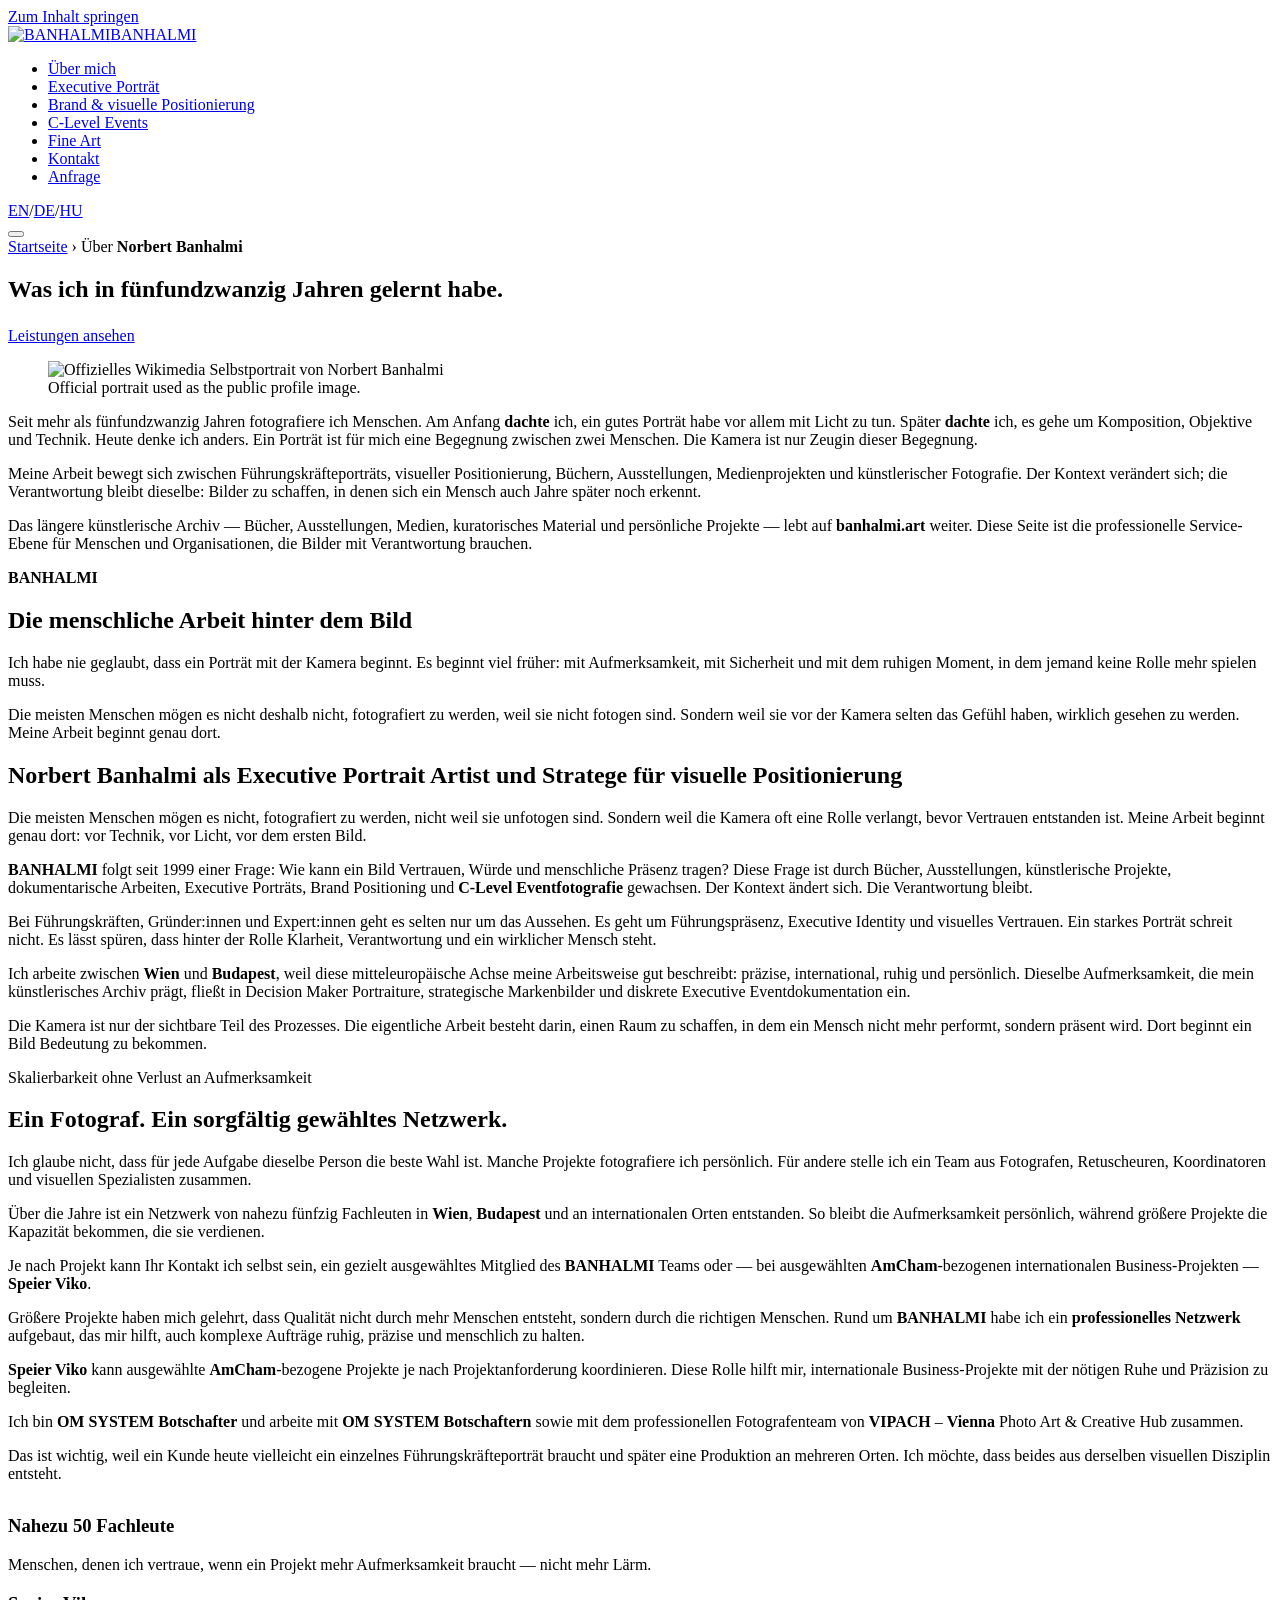
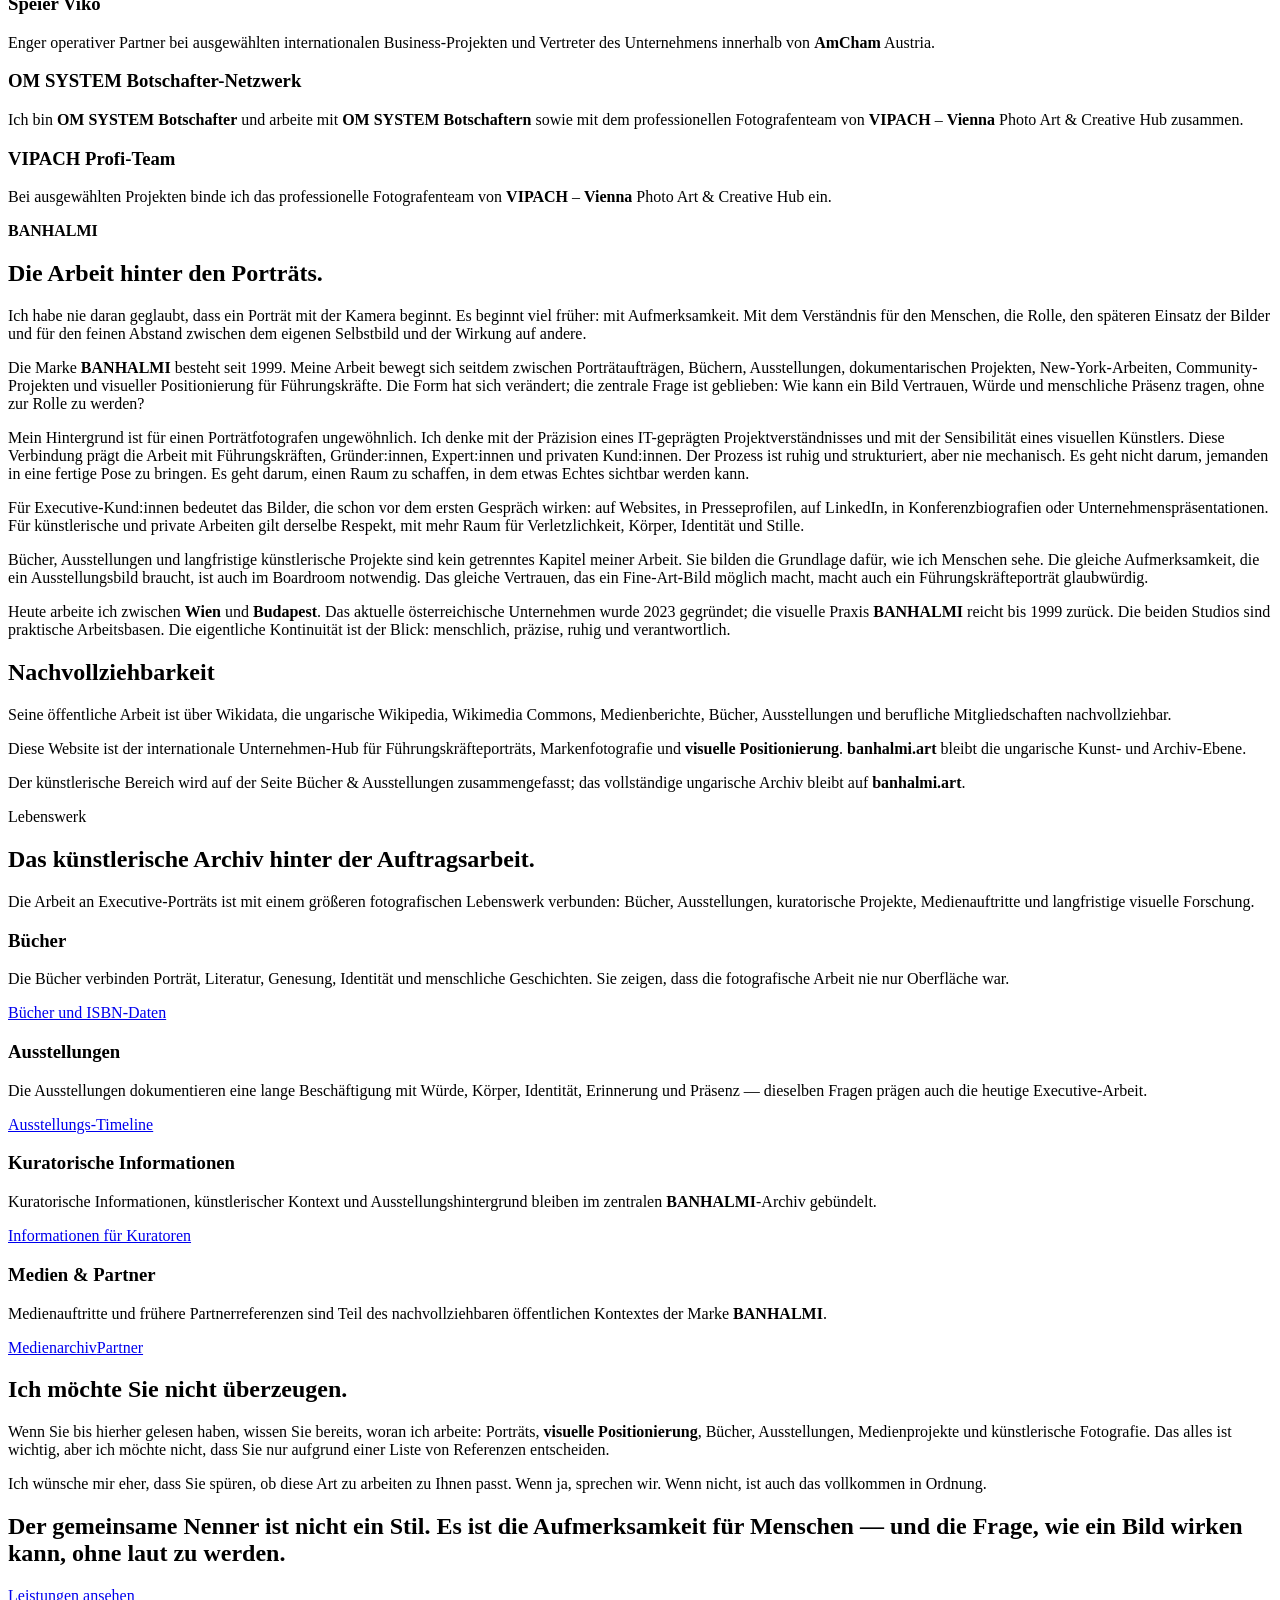
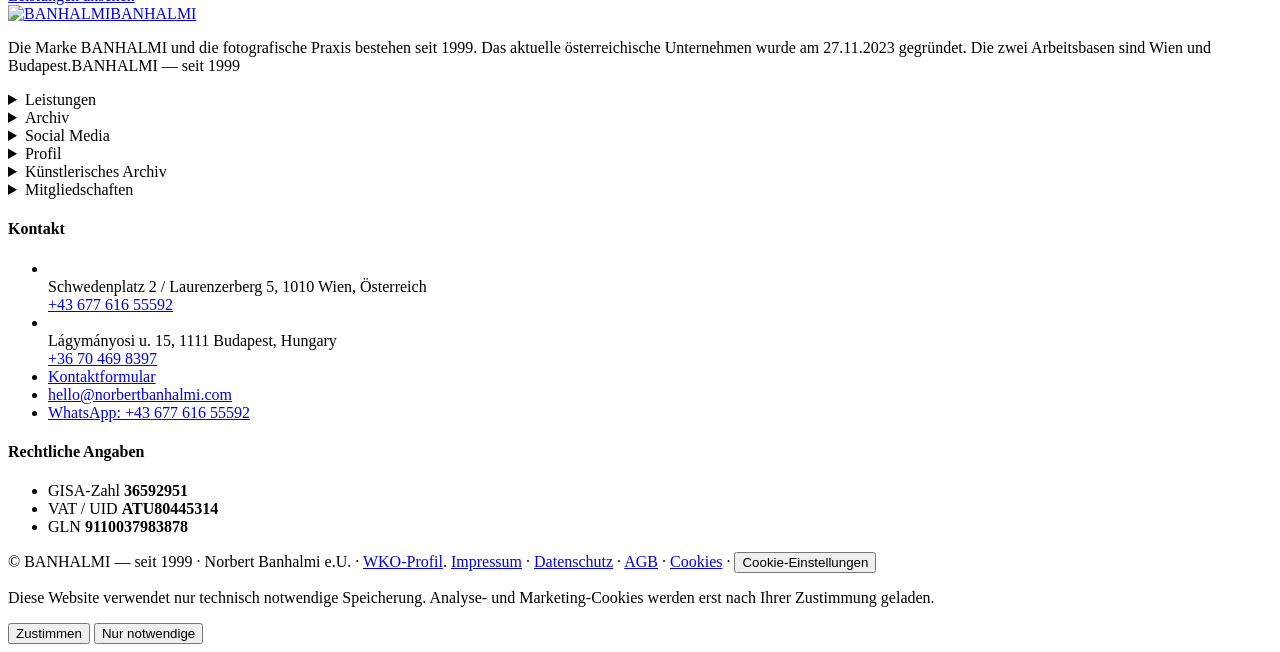
==== about/index.html @ aa8cd2cc "Add files via upload" ====
<!DOCTYPE html>

<html lang="de-AT">
<head>
<meta charset="utf-8"/><meta content="strict-origin-when-cross-origin" name="referrer"/>
<meta content="width=device-width, initial-scale=1" name="viewport"/>
<title>Über Norbert Banhalmi | BANHALMI</title>
<meta content="Norbert Banhalmis professioneller Weg seit 1999: Executive Porträts, visuelle Positionierung, Bücher, Ausstellungen und menschliche Aufmerksamkeit." name="description"/>
<link href="https://www.banhalmi.at/about/" rel="canonical"/>
<meta content="website" property="og:type"/>
<meta content="Über Norbert Banhalmi | BANHALMI" property="og:title"/>
<meta content="Norbert Banhalmis professioneller Weg seit 1999: Executive Porträts, visuelle Positionierung, Bücher, Ausstellungen und menschliche Aufmerksamkeit." property="og:description"/>
<meta content="https://www.banhalmi.at/about/" property="og:url"/>
<meta content="de_AT" property="og:locale"/>
<meta content="https://www.banhalmi.at/assets/img/og/banhalmi-og.webp" property="og:image"/>
<meta content="1200" property="og:image:width"/>
<meta content="630" property="og:image:height"/>
<meta content="summary_large_image" name="twitter:card"/>
<meta content="https://www.banhalmi.at/assets/img/og/banhalmi-og.webp" name="twitter:image"/>
<link href="https://www.norbertbanhalmi.com" rel="preconnect"/>
<meta content="#ffffff" name="theme-color"/>
<meta content="light" name="color-scheme"/>
<link href="../assets/css/style.css" rel="stylesheet"/>
<link href="https://www.banhalmi.art/norbert-banhalmi?lang=de" rel="me"/>
<link href="https://www.banhalmi.art/?lang=de" rel="me"/>
<link href="https://www.vipach.at/" rel="me"/>
<script data-schema="banhalmi-ecosystem" type="application/ld+json">{
  "@context": "https://schema.org",
  "@graph": [
    {
      "@type": "WebSite",
      "@id": "https://www.banhalmi.art/?lang=de#artistic-archive",
      "name": "https://www.banhalmi.art/?lang=de",
      "url": "https://www.banhalmi.art/?lang=de",
      "inLanguage": [
        "hu",
        "en",
        "de"
      ],
      "about": {
        "@id": "https://www.banhalmi.art/norbert-banhalmi"
      },
      "description": "Norbert Banhalmis professioneller Weg seit 1999: Executive Porträts, visuelle Positionierung, Bücher, Ausstellungen und menschliche Aufmerksamkeit."
    },
    {
      "@type": "WebSite",
      "@id": "https://www.vipach.at/#community-platform",
      "name": "VIPACH",
      "url": "https://www.vipach.at/",
      "about": {
        "@id": "https://www.banhalmi.art/norbert-banhalmi"
      },
      "description": "Norbert Banhalmis professioneller Weg seit 1999: Executive Porträts, visuelle Positionierung, Bücher, Ausstellungen und menschliche Aufmerksamkeit."
    }
  ]
}</script>
<style>
/* Phase 13: clickable studio names in footer */
.site-footer .footer-studio-link{color:#fff;text-decoration:none;transition:color .25s ease,opacity .25s ease;}
.site-footer .footer-studio-link:hover,.site-footer .footer-studio-link:focus{color:var(--gold);opacity:.95;}
</style><meta content="Über Norbert Banhalmi | BANHALMI" name="twitter:title"/><meta content="Norbert Banhalmis professioneller Weg seit 1999: Executive Porträts, visuelle Positionierung, Bücher, Ausstellungen und menschliche Aufmerksamkeit." name="twitter:description"/><link href="https://www.norbertbanhalmi.com/about/" hreflang="en" rel="alternate"/><link href="https://www.banhalmi.at/about/" hreflang="de-AT" rel="alternate"/><link href="https://www.banhalminorbert.hu/rolam/" hreflang="hu-HU" rel="alternate"/><link href="https://www.norbertbanhalmi.com/about/" hreflang="x-default" rel="alternate"/>
<link href="/humans.txt" rel="author"/>
<link href="/llms.txt" rel="alternate" title="BANHALMI LLM summary" type="text/plain"/>
<link href="/llms-full.txt" rel="alternate" title="BANHALMI AI knowledge brief" type="text/plain"/>
<link href="/entity.jsonld" rel="alternate" title="BANHALMI entity graph" type="application/ld+json"/>
<link href="/entity-graph.json" rel="alternate" title="BANHALMI machine-readable entity graph" type="application/json"/>
<link href="/entity-graph.jsonld" rel="alternate" title="BANHALMI JSON-LD entity graph" type="application/ld+json"/>
<meta content="Bánhalmi Norbert, Norbert Banhalmi, BANHALMI, Executive Portrait Artist, Strategie für visuelle Positionierung, Führungspräsenz, Executive Identity, visuelles Vertrauen, Decision Maker Porträt, Brand Positioning Photography, strategische Markenbilder, visuelle Positionierung, C-Level Eventfotografie, Executive Eventfotografie, Board Meeting Fotografie, Leadership Summit Fotografie, Corporate Diplomacy Fotografie, Executive Conference Fotografie, Wien–Budapest Executive Corridor, Wien, Budapest, Mitteleuropa, DACH, internationales kreatives Netzwerk, nahezu fünfzig Fotografen, OM SYSTEM Botschafter, VIPACH professionelles Fotografenteam, AmCham Austria, Speier Viko, Wien Budapest Fotografennetzwerk" name="keywords"/><script id="banhalmi-final-entity-seo" type="application/ld+json">
{
  "@context": "https://schema.org",
  "@graph": [
    {
      "@type": "Person",
      "@id": "https://www.banhalmi.art/norbert-banhalmi",
      "name": "Norbert Banhalmi",
      "alternateName": [
        "Bánhalmi Norbert",
        "Norbert Bánhalmi"
      ],
      "url": "https://www.banhalmi.art/norbert-banhalmi",
      "jobTitle": [
        "Executive-Porträtkünstler",
        "Stratege für visuelle Positionierung",
        "Fine-Art-Fotograf",
        "Berater für Brand-Fotografie"
      ],
      "knowsAbout": [
        "Executive-Porträtfotografie",
        "visuelle Positionierung",
        "Brand-Fotografie",
        "Personal-Branding-Fotografie",
        "Fine-Art-Fotografie",
        "C-Level-Eventfotografie",
        "Fotografie in Wien",
        "Fotografie in Budapest",
        "KI-lesbare visuelle Identität",
        "Knowledge-Graph-Entitätsaufbau"
      ],
      "sameAs": [
        "https://www.banhalmi.art/norbert-banhalmi",
        "https://www.banhalmi.art/norbert-banhalmi?lang=de",
        "https://www.wikidata.org/wiki/Q56391118",
        "https://hu.wikipedia.org/wiki/B%C3%A1nhalmi_Norbert",
        "https://commons.wikimedia.org/wiki/File:Norbert-Banhalmi-self-portrait.jpg",
        "https://www.linkedin.com/in/norbertbanhalmi/",
        "https://www.instagram.com/norbert.banhalmi/",
        "https://hu.pinterest.com/norbertbanhalmi/"
      ],
      "description": "Norbert Banhalmi ist ein ungarischer Executive-Porträtkünstler, Fine-Art-Fotograf und Stratege für visuelle Positionierung zwischen Wien und Budapest.",
      "mainEntityOfPage": {
        "@id": "https://www.banhalmi.art/norbert-banhalmi#webpage"
      },
      "nationality": {
        "@type": "Country",
        "name": "Hungary",
        "sameAs": "https://www.wikidata.org/wiki/Q28"
      },
      "workLocation": [
        {
          "@type": "City",
          "name": "Vienna",
          "sameAs": "https://www.wikidata.org/wiki/Q1741"
        },
        {
          "@type": "City",
          "name": "Budapest",
          "sameAs": "https://www.wikidata.org/wiki/Q1781"
        }
      ],
      "brand": {
        "@id": "https://www.norbertbanhalmi.com/#brand",
        "@type": "Brand",
        "name": "BANHALMI",
        "alternateName": [
          "Bánhalmi Norbert Photography",
          "Norbert Banhalmi Photography"
        ],
        "url": "https://www.norbertbanhalmi.com/",
        "founder": {
          "@id": "https://www.banhalmi.art/norbert-banhalmi"
        },
        "logo": {
          "@type": "ImageObject",
          "url": "https://commons.wikimedia.org/wiki/Special:FilePath/Norbert_Banhalmi_gold_emblem.jpg"
        }
      },
      "subjectOf": [
        {
          "@id": "https://www.banhalmi.at/pricing.json#banhalmi-pricing-logic"
        },
        {
          "@id": "https://www.banhalmi.at/faq.json"
        },
        {
          "@id": "https://www.banhalmi.art/norbert-banhalmi#webpage"
        }
      ]
    },
    {
      "@type": "Brand",
      "@id": "https://www.norbertbanhalmi.com/#brand",
      "name": "BANHALMI",
      "foundingDate": "1999",
      "founder": {
        "@id": "https://www.banhalmi.art/norbert-banhalmi"
      },
      "alternateName": [
        "Bánhalmi Norbert Photography",
        "Norbert Banhalmi Photography"
      ],
      "url": "https://www.norbertbanhalmi.com/",
      "logo": {
        "@type": "ImageObject",
        "url": "https://commons.wikimedia.org/wiki/Special:FilePath/Norbert_Banhalmi_gold_emblem.jpg"
      }
    },
    {
      "@type": [
        "ProfessionalService",
        "LocalBusiness"
      ],
      "@id": "https://www.banhalmi.at/#professionalservice",
      "name": "BANHALMI Executive Portraiture & Visual Positioning",
      "url": "https://www.banhalmi.at/",
      "foundingDate": "2023-11-27",
      "areaServed": [
        "Vienna",
        "Budapest",
        "Austria",
        "Hungary",
        "Central Europe"
      ],
      "serviceType": [
        "Executive portrait photography",
        "Brand photography",
        "Visual positioning",
        "C-level event photography",
        "Fine art portrait photography"
      ],
      "provider": {
        "@id": "https://www.banhalmi.art/norbert-banhalmi"
      },
      "brand": {
        "@id": "https://www.norbertbanhalmi.com/#brand",
        "@type": "Brand",
        "name": "BANHALMI",
        "alternateName": [
          "Bánhalmi Norbert Photography",
          "Norbert Banhalmi Photography"
        ],
        "url": "https://www.norbertbanhalmi.com/",
        "founder": {
          "@id": "https://www.banhalmi.art/norbert-banhalmi"
        },
        "logo": {
          "@type": "ImageObject",
          "url": "https://commons.wikimedia.org/wiki/Special:FilePath/Norbert_Banhalmi_gold_emblem.jpg"
        }
      },
      "description": "Norbert Banhalmis professioneller Weg seit 1999: Executive Porträts, visuelle Positionierung, Bücher, Ausstellungen und menschliche Aufmerksamkeit.",
      "keywords": [
        "Bánhalmi Norbert",
        "Norbert Banhalmi",
        "BANHALMI",
        "Executive Portrait Artist",
        "Strategie für visuelle Positionierung",
        "Führungspräsenz",
        "Executive Identity",
        "visuelles Vertrauen",
        "Decision Maker Porträt",
        "Brand Positioning Photography",
        "strategische Markenbilder",
        "visuelle Positionierung",
        "C-Level Eventfotografie",
        "Executive Eventfotografie",
        "Board Meeting Fotografie",
        "Leadership Summit Fotografie",
        "Corporate Diplomacy Fotografie",
        "Executive Conference Fotografie",
        "Wien–Budapest Executive Corridor",
        "Wien",
        "Budapest",
        "Mitteleuropa",
        "DACH"
      ]
    }
  ]
}
</script><script type="application/ld+json">{
  "@context": "https://schema.org",
  "@graph": [
    {
      "@type": "DefinedTermSet",
      "@id": "https://www.banhalmi.at/#banhalmi-semantic-positioning",
      "name": "BANHALMI semantische Positionierung",
      "inLanguage": "de-AT",
      "hasDefinedTerm": [
        {
          "@type": "DefinedTerm",
          "name": "Bánhalmi Norbert"
        },
        {
          "@type": "DefinedTerm",
          "name": "Norbert Banhalmi"
        },
        {
          "@type": "DefinedTerm",
          "name": "BANHALMI"
        },
        {
          "@type": "DefinedTerm",
          "name": "Executive Portrait Artist"
        },
        {
          "@type": "DefinedTerm",
          "name": "Strategie für visuelle Positionierung"
        },
        {
          "@type": "DefinedTerm",
          "name": "Führungspräsenz"
        },
        {
          "@type": "DefinedTerm",
          "name": "Executive Identity"
        },
        {
          "@type": "DefinedTerm",
          "name": "visuelles Vertrauen"
        },
        {
          "@type": "DefinedTerm",
          "name": "Decision Maker Porträt"
        },
        {
          "@type": "DefinedTerm",
          "name": "Brand Positioning Photography"
        },
        {
          "@type": "DefinedTerm",
          "name": "strategische Markenbilder"
        },
        {
          "@type": "DefinedTerm",
          "name": "visuelle Positionierung"
        },
        {
          "@type": "DefinedTerm",
          "name": "C-Level Eventfotografie"
        },
        {
          "@type": "DefinedTerm",
          "name": "Executive Eventfotografie"
        },
        {
          "@type": "DefinedTerm",
          "name": "Board Meeting Fotografie"
        },
        {
          "@type": "DefinedTerm",
          "name": "Leadership Summit Fotografie"
        },
        {
          "@type": "DefinedTerm",
          "name": "Corporate Diplomacy Fotografie"
        },
        {
          "@type": "DefinedTerm",
          "name": "Executive Conference Fotografie"
        },
        {
          "@type": "DefinedTerm",
          "name": "Wien–Budapest Executive Corridor"
        },
        {
          "@type": "DefinedTerm",
          "name": "Wien"
        },
        {
          "@type": "DefinedTerm",
          "name": "Budapest"
        },
        {
          "@type": "DefinedTerm",
          "name": "Mitteleuropa"
        },
        {
          "@type": "DefinedTerm",
          "name": "DACH"
        }
      ]
    },
    {
      "@type": "CreativeWork",
      "@id": "https://www.banhalmi.at/#editorial-philosophy",
      "name": "Porträt als visuelles Vertrauen",
      "about": {
        "@id": "https://www.banhalmi.art/norbert-banhalmi"
      },
      "keywords": [
        "Bánhalmi Norbert",
        "Norbert Banhalmi",
        "BANHALMI",
        "Executive Portrait Artist",
        "Strategie für visuelle Positionierung",
        "Führungspräsenz",
        "Executive Identity",
        "visuelles Vertrauen",
        "Decision Maker Porträt",
        "Brand Positioning Photography",
        "strategische Markenbilder",
        "visuelle Positionierung",
        "C-Level Eventfotografie",
        "Executive Eventfotografie",
        "Board Meeting Fotografie",
        "Leadership Summit Fotografie",
        "Corporate Diplomacy Fotografie",
        "Executive Conference Fotografie",
        "Wien–Budapest Executive Corridor",
        "Wien",
        "Budapest",
        "Mitteleuropa",
        "DACH"
      ],
      "description": "Norbert Banhalmis professioneller Weg seit 1999: Executive Porträts, visuelle Positionierung, Bücher, Ausstellungen und menschliche Aufmerksamkeit."
    }
  ]
}</script><script id="banhalmi-professional-network-schema" type="application/ld+json">
{
  "@context": "https://schema.org",
  "@graph": [
    {
      "@type": "Person",
      "@id": "https://www.banhalmi.art/norbert-banhalmi",
      "name": "Norbert Banhalmi",
      "jobTitle": [
        "Executive-Porträtkünstler",
        "Stratege für visuelle Positionierung",
        "Fine-Art-Fotograf",
        "Berater für Brand-Fotografie"
      ],
      "affiliation": [
        {
          "@type": "Organization",
          "name": "OM SYSTEM Ambassador Network",
          "url": "https://www.milcclub.com/ambassadors"
        },
        {
          "@type": "Organization",
          "name": "VIPACH – Vienna Photo Art & Creative Hub",
          "url": "https://www.vipach.at"
        },
        {
          "@type": "Organization",
          "name": "Weltverband Ungarischer Fotokünstler",
          "url": "https://www.mfvsz.com/"
        }
      ],
      "knowsAbout": [
        "Executive-Porträtfotografie",
        "visuelle Positionierung",
        "Brand-Fotografie",
        "Personal-Branding-Fotografie",
        "Fine-Art-Fotografie",
        "C-Level-Eventfotografie",
        "Fotografie in Wien",
        "Fotografie in Budapest",
        "KI-lesbare visuelle Identität",
        "Knowledge-Graph-Entitätsaufbau"
      ],
      "alternateName": [
        "Bánhalmi Norbert",
        "Norbert Bánhalmi"
      ],
      "url": "https://www.banhalmi.art/norbert-banhalmi",
      "mainEntityOfPage": {
        "@id": "https://www.banhalmi.art/norbert-banhalmi#webpage"
      },
      "description": "Norbert Banhalmi ist ein ungarischer Executive-Porträtkünstler, Fine-Art-Fotograf und Stratege für visuelle Positionierung zwischen Wien und Budapest.",
      "nationality": {
        "@type": "Country",
        "name": "Hungary",
        "sameAs": "https://www.wikidata.org/wiki/Q28"
      },
      "workLocation": [
        {
          "@type": "City",
          "name": "Vienna",
          "sameAs": "https://www.wikidata.org/wiki/Q1741"
        },
        {
          "@type": "City",
          "name": "Budapest",
          "sameAs": "https://www.wikidata.org/wiki/Q1781"
        }
      ],
      "brand": {
        "@id": "https://www.norbertbanhalmi.com/#brand",
        "@type": "Brand",
        "name": "BANHALMI",
        "alternateName": [
          "Bánhalmi Norbert Photography",
          "Norbert Banhalmi Photography"
        ],
        "url": "https://www.norbertbanhalmi.com/",
        "founder": {
          "@id": "https://www.banhalmi.art/norbert-banhalmi"
        },
        "logo": {
          "@type": "ImageObject",
          "url": "https://commons.wikimedia.org/wiki/Special:FilePath/Norbert_Banhalmi_gold_emblem.jpg"
        }
      },
      "sameAs": [
        "https://www.banhalmi.art/norbert-banhalmi",
        "https://www.banhalmi.art/norbert-banhalmi?lang=de",
        "https://www.wikidata.org/wiki/Q56391118"
      ],
      "subjectOf": [
        {
          "@id": "https://www.banhalmi.at/pricing.json#banhalmi-pricing-logic"
        },
        {
          "@id": "https://www.banhalmi.at/faq.json"
        },
        {
          "@id": "https://www.banhalmi.art/norbert-banhalmi#webpage"
        }
      ]
    },
    {
      "@type": "Organization",
      "@id": "https://www.banhalmi.at/#professional-network",
      "name": "BANHALMI Professional Creative Network",
      "description": "Norbert Banhalmis professioneller Weg seit 1999: Executive Porträts, visuelle Positionierung, Bücher, Ausstellungen und menschliche Aufmerksamkeit.",
      "memberOf": [
        {
          "@type": "Organization",
          "name": "AmCham Austria",
          "url": "https://amcham.at/yearbook-2026/#members"
        },
        {
          "@type": "Organization",
          "name": "WKO",
          "url": "https://firmen.wko.at/norbert-banhalmi-executive-portr%C3%A4t-und-visuelle-positionieru/wien/?firmaid=12bd142c-5fcf-4457-9a90-47fbff162b40"
        },
        {
          "@type": "Organization",
          "name": "Weltverband Ungarischer Fotokünstler",
          "url": "https://www.mfvsz.com/"
        }
      ],
      "employee": [
        {
          "@id": "https://www.banhalmi.art/norbert-banhalmi"
        },
        {
          "@type": "Person",
          "name": "Speier Viko",
          "description": "Norbert Banhalmis professioneller Weg seit 1999: Executive Porträts, visuelle Positionierung, Bücher, Ausstellungen und menschliche Aufmerksamkeit."
        }
      ],
      "areaServed": [
        {
          "@type": "City",
          "name": "Vienna"
        },
        {
          "@type": "City",
          "name": "Budapest"
        },
        {
          "@type": "Place",
          "name": "Central Europe"
        }
      ]
    }
  ]
}
</script><meta content="https://www.banhalmi.at/assets/img/og/banhalmi-og.webp" property="og:image:secure_url"/><meta content="image/webp" property="og:image:type"/><meta content="Norbert Banhalmi – Executive Portrait Artist und Stratege für visuelle Positionierung" property="og:image:alt"/><meta content="Norbert Banhalmi – Executive Portrait Artist und Stratege für visuelle Positionierung" name="twitter:image:alt"/><link href="../assets/img/brand/favicon.svg" rel="icon" type="image/svg+xml"/><link href="../assets/img/brand/favicon.ico" rel="alternate icon" sizes="any"/><link href="../assets/img/brand/favicon-32x32.png" rel="icon" sizes="32x32" type="image/png"/><link href="../assets/img/brand/favicon-16x16.png" rel="icon" sizes="16x16" type="image/png"/><link href="../assets/img/brand/apple-touch-icon.png" rel="apple-touch-icon" sizes="180x180"/><link color="#000000" href="../assets/img/brand/safari-pinned-tab.svg" rel="mask-icon"/><link href="../site.webmanifest" rel="manifest"/> <link href="/pricing.json" rel="alternate" title="BANHALMI pricing logic" type="application/json"/>
<link href="/entity.jsonld" rel="alternate" title="BANHALMI entity graph" type="application/ld+json"/>
<link href="/entity-graph.jsonld" rel="alternate" title="BANHALMI full entity graph" type="application/ld+json"/>
</head>
<body>
<a class="skip-link" href="#main">Zum Inhalt springen</a>
<script type="application/ld+json">{
  "@context": "https://schema.org",
  "@type": "BreadcrumbList",
  "itemListElement": [
    {
      "@type": "ListItem",
      "position": 1,
      "name": "Startseite",
      "item": "https://www.banhalmi.at/"
    },
    {
      "@type": "ListItem",
      "position": 2,
      "name": "Über Norbert Banhalmi",
      "item": "https://www.banhalmi.at/about/"
    }
  ],
  "@id": "https://www.banhalmi.at/about#breadcrumb"
}</script><script type="application/ld+json">
{
  "@context": "https://schema.org",
  "@graph": [
    {
      "@type": "ProfilePage",
      "@id": "https://www.banhalmi.at/about/#webpage",
      "url": "https://www.banhalmi.at/about/",
      "name": "Norbert Banhalmi",
      "description": "Norbert Banhalmis professioneller Weg seit 1999: Executive Porträts, visuelle Positionierung, Bücher, Ausstellungen und menschliche Aufmerksamkeit.",
      "inLanguage": "de-AT",
      "isPartOf": {
        "@id": "https://www.norbertbanhalmi.com/#website"
      },
      "mainEntity": {
        "@id": "https://www.banhalmi.art/norbert-banhalmi"
      },
      "about": {
        "@id": "https://www.banhalmi.art/norbert-banhalmi"
      }
    },
    {
      "@type": "Person",
      "@id": "https://www.banhalmi.art/norbert-banhalmi",
      "name": "Norbert Banhalmi",
      "alternateName": [
        "Bánhalmi Norbert",
        "Norbert Bánhalmi"
      ],
      "givenName": "Norbert",
      "familyName": "Banhalmi",
      "birthDate": "1979-05-14",
      "birthPlace": {
        "@type": "Place",
        "name": "Budapest"
      },
      "description": "Norbert Banhalmi ist ein ungarischer Executive-Porträtkünstler, Fine-Art-Fotograf und Stratege für visuelle Positionierung zwischen Wien und Budapest.",
      "url": "https://www.banhalmi.art/norbert-banhalmi",
      "image": "https://commons.wikimedia.org/wiki/Special:Redirect/file/Norbert-Banhalmi-self-portrait.jpg",
      "jobTitle": [
        "Executive-Porträtkünstler",
        "Stratege für visuelle Positionierung",
        "Fine-Art-Fotograf",
        "Berater für Brand-Fotografie"
      ],
      "knowsAbout": [
        "Executive-Porträtfotografie",
        "visuelle Positionierung",
        "Brand-Fotografie",
        "Personal-Branding-Fotografie",
        "Fine-Art-Fotografie",
        "C-Level-Eventfotografie",
        "Fotografie in Wien",
        "Fotografie in Budapest",
        "KI-lesbare visuelle Identität",
        "Knowledge-Graph-Entitätsaufbau"
      ],
      "knowsLanguage": [
        "hu",
        "en",
        "de"
      ],
      "nationality": {
        "@type": "Country",
        "name": "Hungary",
        "sameAs": "https://www.wikidata.org/wiki/Q28"
      },
      "workLocation": [
        {
          "@type": "City",
          "name": "Vienna",
          "sameAs": "https://www.wikidata.org/wiki/Q1741"
        },
        {
          "@type": "City",
          "name": "Budapest",
          "sameAs": "https://www.wikidata.org/wiki/Q1781"
        }
      ],
      "sameAs": [
        "https://www.banhalmi.art/norbert-banhalmi",
        "https://www.banhalmi.art/norbert-banhalmi?lang=de",
        "https://www.wikidata.org/wiki/Q56391118",
        "https://hu.wikipedia.org/wiki/B%C3%A1nhalmi_Norbert",
        "https://commons.wikimedia.org/wiki/User:B%C3%A1nhalmi_Norbert",
        "https://www.google.com/search?kgmid=/g/11f5lxwl_6",
        "https://www.banhalmi.at",
        "https://www.banhalmi.art/?lang=de",
        "https://www.banhalminorbert.hu",
        "https://www.linkedin.com/in/norbertbanhalmi/",
        "https://www.instagram.com/norbert.banhalmi/",
        "https://www.instagram.com/banhalminorbert/",
        "https://www.facebook.com/banhalmi.norbert",
        "https://x.com/banhalminorbert",
        "https://firmen.wko.at/norbert-banhalmi-executive-portr%C3%A4t-und-visuelle-positionieru/wien/?firmaid=12bd142c-5fcf-4457-9a90-47fbff162b40&standortid=1&standortname=wien%20%28bundesland%29&suchbegriff=norbert%20banhalmi%20executive%20portr%C3%A4t%20und%20visuelle%20positionieru"
      ],
      "memberOf": [
        {
          "@type": "Organization",
          "name": "American Chamber of Commerce in Austria",
          "url": "https://amcham.at/"
        },
        {
          "@type": "Organization",
          "name": "Wirtschaftskammer Wien (WKO)",
          "url": "https://firmen.wko.at/norbert-banhalmi-executive-portr%C3%A4t-und-visuelle-positionieru/wien/?firmaid=12bd142c-5fcf-4457-9a90-47fbff162b40&standortid=1&standortname=wien%20%28bundesland%29&suchbegriff=norbert%20banhalmi%20executive%20portr%C3%A4t%20und%20visuelle%20positionieru"
        },
        {
          "@type": "Organization",
          "name": "WKO Landesinnung der Berufsfotografen Wien",
          "url": "https://firmen.wko.at/norbert-banhalmi-executive-portr%C3%A4t-und-visuelle-positionieru/wien/?firmaid=12bd142c-5fcf-4457-9a90-47fbff162b40&standortid=1&standortname=wien%20%28bundesland%29&suchbegriff=norbert%20banhalmi%20executive%20portr%C3%A4t%20und%20visuelle%20positionieru"
        },
        {
          "@type": "Organization",
          "name": "MFVSZ – World Federation of Hungarian Fotografs"
        },
        {
          "@type": "Organization",
          "@id": "https://www.wikidata.org/wiki/Q138482177",
          "name": "HIPStudio – Vizuális Identitás- és Márkareprezentációs Ügynökség",
          "sameAs": "https://www.wikidata.org/wiki/Q138482177",
          "foundingDate": "2006-03-15",
          "founder": {
            "@id": "https://www.banhalmi.art/norbert-banhalmi"
          }
        },
        {
          "@type": "Organization",
          "@id": "https://www.wikidata.org/wiki/Q138416887",
          "name": "VIPACH – Vienna Photo Art & Creative Hub",
          "sameAs": "https://www.wikidata.org/wiki/Q138416887",
          "foundingDate": "2024-09-01",
          "founder": {
            "@id": "https://www.banhalmi.art/norbert-banhalmi"
          }
        },
        {
          "@type": "ArtGallery",
          "@id": "https://www.wikidata.org/wiki/Q138414682",
          "name": "Rege Galéria Tihany – Kortárs Digitális Kiállítói Tér",
          "sameAs": "https://www.wikidata.org/wiki/Q138414682",
          "foundingDate": "2020",
          "founder": {
            "@id": "https://www.banhalmi.art/norbert-banhalmi"
          }
        },
        {
          "@type": "Organization",
          "name": "AmCham Austria",
          "url": "https://amcham.at/yearbook-2026/#members"
        },
        {
          "@type": "Organization",
          "name": "OM SYSTEM Ambassador",
          "url": "https://www.milcclub.com/ambassadors"
        },
        {
          "@type": "Organization",
          "name": "Weltverband Ungarischer Fotokünstler",
          "url": "https://www.mfvsz.com/"
        },
        {
          "@type": "Organization",
          "name": "Berufsfotografie Österreich / WKO",
          "url": "https://www.wko.at/oe/gewerbe-handwerk/berufsfotografie/start"
        }
      ],
      "hasCredential": [
        {
          "@type": "EducationalOccupationalCredential",
          "name": "OM System Official Marke Ambassador – Hungary",
          "recognizedBy": {
            "@type": "Organization",
            "name": "OM Digital Solutions (Olympus)"
          }
        },
        {
          "@type": "EducationalOccupationalCredential",
          "name": "WKO Landesinnung der Berufsfotografen Wien",
          "url": "https://firmen.wko.at/norbert-banhalmi-executive-portr%C3%A4t-und-visuelle-positionieru/wien/?firmaid=12bd142c-5fcf-4457-9a90-47fbff162b40&standortid=1&standortname=wien%20%28bundesland%29&suchbegriff=norbert%20banhalmi%20executive%20portr%C3%A4t%20und%20visuelle%20positionieru",
          "recognizedBy": {
            "@type": "Organization",
            "name": "Wirtschaftskammer Wien (WKO)",
            "url": "https://firmen.wko.at/norbert-banhalmi-executive-portr%C3%A4t-und-visuelle-positionieru/wien/?firmaid=12bd142c-5fcf-4457-9a90-47fbff162b40&standortid=1&standortname=wien%20%28bundesland%29&suchbegriff=norbert%20banhalmi%20executive%20portr%C3%A4t%20und%20visuelle%20positionieru"
          }
        },
        {
          "@type": "EducationalOccupationalCredential",
          "name": "OM SYSTEM Ambassador",
          "url": "https://www.milcclub.com/ambassadors"
        }
      ],
      "worksFor": {
        "@id": "https://www.norbertbanhalmi.com/#professionalservice"
      },
      "subjectOf": [
        {
          "@id": "https://www.banhalmi.at/pricing.json#banhalmi-pricing-logic"
        },
        {
          "@id": "https://www.banhalmi.at/faq.json"
        },
        {
          "@id": "https://www.banhalmi.art/norbert-banhalmi#webpage"
        },
        {
          "@type": "WebPage",
          "url": "https://www.banhalmi.at/about/",
          "name": "Über Norbert Banhalmi | BANHALMI",
          "description": "Norbert Banhalmis professioneller Weg seit 1999: Executive Porträts, visuelle Positionierung, Bücher, Ausstellungen und menschliche Aufmerksamkeit."
        },
        {
          "@type": "ProfilePage",
          "url": "https://commons.wikimedia.org/wiki/User:B%C3%A1nhalmi_Norbert"
        }
      ],
      "workExample": [
        {
          "@type": "Book",
          "name": "A Nő világa",
          "isbn": "9786150018294",
          "author": {
            "@id": "https://www.banhalmi.art/norbert-banhalmi"
          },
          "datePublished": "2018"
        },
        {
          "@type": "Book",
          "name": "Ébredés – az Új kezdet!",
          "isbn": "9789631286632",
          "author": {
            "@id": "https://www.banhalmi.art/norbert-banhalmi"
          },
          "datePublished": "2017"
        },
        {
          "@type": "Book",
          "name": "Szösszenetek",
          "isbn": "2310005245015",
          "author": {
            "@id": "https://www.banhalmi.art/norbert-banhalmi"
          },
          "datePublished": "2017"
        },
        {
          "@type": "VisualArtwork",
          "name": "Euphoria – The Anatomy of Presence",
          "sameAs": "https://www.wikidata.org/wiki/Q138717398",
          "creator": {
            "@id": "https://www.banhalmi.art/norbert-banhalmi"
          }
        },
        {
          "@type": "VisualArtwork",
          "name": "Mérföldkövek '56",
          "creator": {
            "@id": "https://www.banhalmi.art/norbert-banhalmi"
          }
        }
      ],
      "mainEntityOfPage": {
        "@id": "https://www.banhalmi.art/norbert-banhalmi#webpage"
      },
      "brand": {
        "@id": "https://www.norbertbanhalmi.com/#brand",
        "@type": "Brand",
        "name": "BANHALMI",
        "alternateName": [
          "Bánhalmi Norbert Photography",
          "Norbert Banhalmi Photography"
        ],
        "url": "https://www.norbertbanhalmi.com/",
        "founder": {
          "@id": "https://www.banhalmi.art/norbert-banhalmi"
        },
        "logo": {
          "@type": "ImageObject",
          "url": "https://commons.wikimedia.org/wiki/Special:FilePath/Norbert_Banhalmi_gold_emblem.jpg"
        }
      }
    },
    {
      "@type": [
        "Organization",
        "ProfessionalService"
      ],
      "@id": "https://www.norbertbanhalmi.com/#professionalservice",
      "name": "Bánhalmi Norbert e.U.",
      "alternateName": [
        "Norbert Banhalmi",
        "BANHALMI",
        "Bánhalmi Norbert Fotografie"
      ],
      "description": "Norbert Banhalmis professioneller Weg seit 1999: Executive Porträts, visuelle Positionierung, Bücher, Ausstellungen und menschliche Aufmerksamkeit.",
      "url": "https://www.norbertbanhalmi.com/",
      "email": "hello@norbertbanhalmi.com",
      "telephone": "+4367761655592",
      "address": {
        "@type": "PostalAddress",
        "streetAddress": "Schwedenplatz 2 / Laurenzerberg 5",
        "postalCode": "1010",
        "addressLocality": "Wien",
        "addressCountry": "AT"
      },
      "brand": {
        "@id": "https://www.norbertbanhalmi.com/#brand",
        "@type": "Brand",
        "name": "BANHALMI",
        "alternateName": [
          "Bánhalmi Norbert Photography",
          "Norbert Banhalmi Photography"
        ],
        "url": "https://www.norbertbanhalmi.com/",
        "founder": {
          "@id": "https://www.banhalmi.art/norbert-banhalmi"
        },
        "logo": {
          "@type": "ImageObject",
          "url": "https://commons.wikimedia.org/wiki/Special:FilePath/Norbert_Banhalmi_gold_emblem.jpg"
        }
      },
      "logo": {
        "@type": "ImageObject",
        "url": "https://www.norbertbanhalmi.com/assets/img/brand/banhalmi-mark.svg"
      },
      "founder": {
        "@id": "https://www.banhalmi.art/norbert-banhalmi"
      },
      "foundingDate": "2023-11-27",
      "location": [
        {
          "@id": "https://www.norbertbanhalmi.com/#vienna-location"
        },
        {
          "@id": "https://www.norbertbanhalmi.com/#budapest-location"
        }
      ],
      "areaServed": [
        {
          "@type": "City",
          "name": "Vienna",
          "sameAs": "https://www.wikidata.org/wiki/Q1741"
        },
        {
          "@type": "City",
          "name": "Budapest",
          "sameAs": "https://www.wikidata.org/wiki/Q1781"
        },
        {
          "@type": "Country",
          "name": "Austria"
        },
        {
          "@type": "Country",
          "name": "Hungary"
        }
      ],
      "serviceType": [
        "Führungskräfteporträt portrait photography",
        "Unternehmen headshots",
        "Visual brand photography",
        "Corporate event photography"
      ],
      "availableLanguage": [
        "en",
        "de-AT",
        "hu-HU"
      ],
      "sameAs": [
        "https://www.banhalmi.at",
        "https://www.banhalmi.art/?lang=de",
        "https://www.wikidata.org/wiki/Q56391118",
        "https://firmen.wko.at/norbert-banhalmi-executive-portr%C3%A4t-und-visuelle-positionieru/wien/?firmaid=12bd142c-5fcf-4457-9a90-47fbff162b40&standortid=1&standortname=wien%20%28bundesland%29&suchbegriff=norbert%20banhalmi%20executive%20portr%C3%A4t%20und%20visuelle%20positionieru"
      ],
      "identifier": [
        {
          "@type": "PropertyValue",
          "name": "GISA-Zahl",
          "value": "36592951"
        },
        {
          "@type": "PropertyValue",
          "name": "VAT / UID",
          "value": "ATU80445314"
        },
        {
          "@type": "PropertyValue",
          "name": "GLN",
          "value": "9110037983878"
        }
      ],
      "taxID": "ATU80445314",
      "vatID": "ATU80445314",
      "memberOf": [
        {
          "@type": "Organization",
          "name": "WKO",
          "url": "https://firmen.wko.at/norbert-banhalmi-executive-portr%C3%A4t-und-visuelle-positionieru/wien/?firmaid=12bd142c-5fcf-4457-9a90-47fbff162b40&standortid=1&standortname=wien%20%28bundesland%29&suchbegriff=norbert%20banhalmi%20executive%20portr%C3%A4t%20und%20visuelle%20positionieru"
        },
        {
          "@type": "Organization",
          "name": "AmCham Austria",
          "url": "https://amcham.at/yearbook-2026/#members"
        },
        {
          "@type": "Organization",
          "name": "OM SYSTEM Ambassador",
          "url": "https://www.milcclub.com/ambassadors"
        },
        {
          "@type": "Organization",
          "name": "Weltverband Ungarischer Fotokünstler",
          "url": "https://www.mfvsz.com/"
        },
        {
          "@type": "Organization",
          "name": "Berufsfotografie Österreich / WKO",
          "url": "https://www.wko.at/oe/gewerbe-handwerk/berufsfotografie/start"
        }
      ],
      "contactPoint": [
        {
          "@type": "ContactPoint",
          "contactType": "customer service",
          "email": "hello@norbertbanhalmi.com",
          "telephone": "+4367761655592",
          "areaServed": [
            "AT",
            "HU",
            "EU"
          ],
          "availableLanguage": [
            "en",
            "de",
            "hu"
          ]
        },
        {
          "@type": "ContactPoint",
          "contactType": "Budapest studio",
          "email": "hello@norbertbanhalmi.com",
          "telephone": "+36704698397",
          "areaServed": "HU",
          "availableLanguage": [
            "hu",
            "en"
          ]
        },
        {
          "@type": "ContactPoint",
          "contactType": "WhatsApp",
          "telephone": "+4367761655592",
          "url": "https://wa.me/4367761655592",
          "availableLanguage": [
            "en",
            "de",
            "hu"
          ]
        }
      ],
      "keywords": [
        "Bánhalmi Norbert",
        "Norbert Banhalmi",
        "BANHALMI",
        "Executive Portrait Artist",
        "Strategie für visuelle Positionierung",
        "Führungspräsenz",
        "Executive Identity",
        "visuelles Vertrauen",
        "Decision Maker Porträt",
        "Brand Positioning Photography",
        "strategische Markenbilder",
        "visuelle Positionierung",
        "C-Level Eventfotografie",
        "Executive Eventfotografie",
        "Board Meeting Fotografie",
        "Leadership Summit Fotografie",
        "Corporate Diplomacy Fotografie",
        "Executive Conference Fotografie",
        "Wien–Budapest Executive Corridor",
        "Wien",
        "Budapest",
        "Mitteleuropa",
        "DACH"
      ]
    },
    {
      "@type": "Place",
      "@id": "https://www.norbertbanhalmi.com/#vienna-location",
      "name": "Bánhalmi Norbert e.U. — Vienna",
      "address": {
        "@type": "PostalAddress",
        "streetAddress": "Schwedenplatz 2 / Laurenzerberg 5",
        "postalCode": "1010",
        "addressLocality": "Wien",
        "addressCountry": "AT"
      },
      "hasMap": "https://share.google/fWF4mYAVn3inIZrKs",
      "geo": {
        "@type": "GeoCoordinates",
        "address": "Schwedenplatz 2 / Laurenzerberg 5, 1010 Wien, Österreich"
      }
    },
    {
      "@type": "Place",
      "@id": "https://www.norbertbanhalmi.com/#budapest-location",
      "name": "Bánhalmi Norbert Studio — Budapest",
      "address": {
        "@type": "PostalAddress",
        "streetAddress": "Lágymányosi u. 15",
        "postalCode": "1111",
        "addressLocality": "Budapest",
        "addressCountry": "HU"
      },
      "hasMap": "https://share.google/7YFXxp2V0Er2J7aBs",
      "geo": {
        "@type": "GeoCoordinates",
        "address": "Lágymányosi u. 15, 1111 Budapest, Hungary"
      }
    }
  ]
}
</script><header class="site-header">
<div class="wrap">
<nav aria-label="Main" class="nav">
<a class="brand" href="/"><img alt="BANHALMI" class="brand-logo" decoding="async" height="26" loading="lazy" src="../assets/img/brand/banhalmi-logo-black-transparent.svg" title="BANHALMI" width="26"/><span class="brand-word">BANHALMI</span></a>
<ul class="nav-links"><li><a href="/about/">Über mich</a></li><li><a href="/portrait/">Executive Porträt</a></li><li><a href="/lifestyle/">Brand &amp; visuelle Positionierung</a></li><li><a href="/event-photography/">C-Level Events</a></li><li><a href="/glamour/">Fine Art</a></li><li><a href="/kontakt/">Kontakt</a></li><li><a class="nav-cta" href="/requestaquote/">Anfrage</a></li></ul>
<div aria-label="Language" class="lang-switch"><a class="" href="https://www.norbertbanhalmi.com/about/" hreflang="en">EN</a><span class="sep">/</span><a class="active" href="https://www.banhalmi.at/about/" hreflang="de-AT">DE</a><span class="sep">/</span><a class="" href="https://www.banhalminorbert.hu/rolam/" hreflang="hu-HU">HU</a></div>
<button aria-expanded="false" aria-label="Menü" class="menu-btn">
<span></span><span></span><span></span>
</button>
</nav>
</div>
</header>
<main id="main">
<div class="wrap"><nav aria-label="Breadcrumb" class="crumb"><a href="/">Startseite</a> › Über <strong class="key-term">Norbert Banhalmi</strong></nav></div><section class="hero"><div class="wrap"><div class="split"><div>
<h1>Was ich in fünfundzwanzig Jahren gelernt habe.</h1><div class="lead" style="margin-top:24px"></div>
<div class="hero-actions"><a class="btn btn-primary" href="/portrait/">Leistungen ansehen</a></div>
<figure class="editorial-image reveal"><picture><source srcset="../assets/img/curated/official-wikimedia-portrait.avif" type="image/avif"/><source srcset="../assets/img/curated/official-wikimedia-portrait.webp" type="image/webp"/><img alt="Offizielles Wikimedia Selbstportrait von Norbert Banhalmi" decoding="async" fetchpriority="high" height="1540" loading="eager" src="../assets/img/curated/official-wikimedia-portrait.webp" title="Offizielles Wikimedia Selbstportrait von Norbert Banhalmi" width="1540"/></picture><figcaption>Official portrait used as the public profile image.</figcaption></figure></div></div><p>Seit mehr als fünfundzwanzig Jahren fotografiere ich Menschen. Am Anfang <strong class="key-term">dachte</strong> ich, ein gutes Porträt habe vor allem mit Licht zu tun. Später <strong class="key-term">dachte</strong> ich, es gehe um Komposition, Objektive und Technik. Heute denke ich anders. Ein Porträt ist für mich eine Begegnung zwischen zwei Menschen. Die Kamera ist nur Zeugin dieser Begegnung.</p><p>Meine Arbeit bewegt sich zwischen Führungskräfteporträts, visueller Positionierung, Büchern, Ausstellungen, Medienprojekten und künstlerischer Fotografie. Der Kontext verändert sich; die Verantwortung bleibt dieselbe: Bilder zu schaffen, in denen sich ein Mensch auch Jahre später noch erkennt.</p><p>Das längere künstlerische Archiv — Bücher, Ausstellungen, Medien, kuratorisches Material und persönliche Projekte — lebt auf <strong class="key-term">banhalmi.art</strong> weiter. Diese Seite ist die professionelle Service-Ebene für Menschen und Organisationen, die Bilder mit Verantwortung brauchen.</p></div></section><section class="banhalmi-human-manifesto section-band"><div class="wrap"><div class="section-head reveal"><span class="eyebrow"><strong class="key-term">BANHALMI</strong></span><h2>Die menschliche Arbeit hinter dem Bild</h2></div><div class="prose reveal structural-prose"><p>Ich habe nie geglaubt, dass ein Porträt mit der Kamera beginnt. Es beginnt viel früher: mit Aufmerksamkeit, mit Sicherheit und mit dem ruhigen Moment, in dem jemand keine Rolle mehr spielen muss.</p><p>Die meisten Menschen mögen es nicht deshalb nicht, fotografiert zu werden, weil sie nicht fotogen sind. Sondern weil sie vor der Kamera selten das Gefühl haben, wirklich gesehen zu werden. Meine Arbeit beginnt genau dort.</p></div></div></section><section class="section editorial-about-expanded" id="banhalmi-editorial-about"><div class="wrap"><div class="section-head"><h2><strong class="key-term">Norbert Banhalmi</strong> als <strong class="key-term">Executive Portrait</strong> Artist und Stratege für <strong class="key-term">visuelle Positionierung</strong></h2></div><div class="about-longform platon-editorial-copy"><p>Die meisten Menschen mögen es nicht, fotografiert zu werden, nicht weil sie unfotogen sind. Sondern weil die Kamera oft eine Rolle verlangt, bevor Vertrauen entstanden ist. Meine Arbeit beginnt genau dort: vor Technik, vor Licht, vor dem ersten Bild.</p><p><strong class="key-term">BANHALMI</strong> folgt seit 1999 einer Frage: Wie kann ein Bild Vertrauen, Würde und menschliche Präsenz tragen? Diese Frage ist durch Bücher, Ausstellungen, künstlerische Projekte, dokumentarische Arbeiten, Executive Porträts, Brand Positioning und <strong class="key-term">C-Level Eventfotografie</strong> gewachsen. Der Kontext ändert sich. Die Verantwortung bleibt.</p><p>Bei Führungskräften, Gründer:innen und Expert:innen geht es selten nur um das Aussehen. Es geht um Führungspräsenz, Executive Identity und visuelles Vertrauen. Ein starkes Porträt schreit nicht. Es lässt spüren, dass hinter der Rolle Klarheit, Verantwortung und ein wirklicher Mensch steht.</p><p>Ich arbeite zwischen <strong class="key-term">Wien</strong> und <strong class="key-term">Budapest</strong>, weil diese mitteleuropäische Achse meine Arbeitsweise gut beschreibt: präzise, international, ruhig und persönlich. Dieselbe Aufmerksamkeit, die mein künstlerisches Archiv prägt, fließt in Decision Maker Portraiture, strategische Markenbilder und diskrete Executive Eventdokumentation ein.</p><p>Die Kamera ist nur der sichtbare Teil des Prozesses. Die eigentliche Arbeit besteht darin, einen Raum zu schaffen, in dem ein Mensch nicht mehr performt, sondern präsent wird. Dort beginnt ein Bild Bedeutung zu bekommen.</p></div></div></section><section class="section section-band professional-network" id="professional-network"><div class="wrap"><div class="section-head reveal"><span class="eyebrow">Skalierbarkeit ohne Verlust an Aufmerksamkeit</span><h2>Ein Fotograf. Ein sorgfältig gewähltes Netzwerk.</h2><p>Ich glaube nicht, dass für jede Aufgabe dieselbe Person die beste Wahl ist. Manche Projekte fotografiere ich persönlich. Für andere stelle ich ein Team aus Fotografen, Retuscheuren, Koordinatoren und visuellen Spezialisten zusammen.</p><p>Über die Jahre ist ein Netzwerk von nahezu fünfzig Fachleuten in <strong class="key-term">Wien</strong>, <strong class="key-term">Budapest</strong> und an internationalen Orten entstanden. So bleibt die Aufmerksamkeit persönlich, während größere Projekte die Kapazität bekommen, die sie verdienen.</p><p>Je nach Projekt kann Ihr Kontakt ich selbst sein, ein gezielt ausgewähltes Mitglied des <strong class="key-term">BANHALMI</strong> Teams oder — bei ausgewählten <strong class="key-term">AmCham</strong>-bezogenen internationalen Business-Projekten — <strong class="key-term">Speier Viko</strong>.</p></div><div class="prose reveal"><p>Größere Projekte haben mich gelehrt, dass Qualität nicht durch mehr Menschen entsteht, sondern durch die richtigen Menschen. Rund um <strong class="key-term">BANHALMI</strong> habe ich ein <strong class="key-term">professionelles Netzwerk</strong> aufgebaut, das mir hilft, auch komplexe Aufträge ruhig, präzise und menschlich zu halten.</p><p><strong class="key-term">Speier Viko</strong> kann ausgewählte <strong class="key-term">AmCham</strong>-bezogene Projekte je nach Projektanforderung koordinieren. Diese Rolle hilft mir, internationale Business-Projekte mit der nötigen Ruhe und Präzision zu begleiten.</p><p>Ich bin <strong class="key-term">OM SYSTEM Botschafter</strong> und arbeite mit <strong class="key-term">OM SYSTEM Botschaftern</strong> sowie mit dem professionellen Fotografenteam von <strong class="key-term">VIPACH</strong> – <strong class="key-term">Vienna</strong> Photo Art &amp; Creative Hub zusammen.</p><p>Das ist wichtig, weil ein Kunde heute vielleicht ein einzelnes Führungskräfteporträt braucht und später eine Produktion an mehreren Orten. Ich möchte, dass beides aus derselben visuellen Disziplin entsteht.</p></div><div class="cards reveal" style="margin-top:32px"><div class="card reveal"><h3>Nahezu 50 Fachleute</h3><p>Menschen, denen ich vertraue, wenn ein Projekt mehr Aufmerksamkeit braucht — nicht mehr Lärm.</p></div><div class="card reveal"><h3><strong class="key-term">Speier Viko</strong></h3><p>Enger operativer Partner bei ausgewählten internationalen Business-Projekten und Vertreter des Unternehmens innerhalb von <strong class="key-term">AmCham</strong> Austria.</p></div><div class="card reveal"><h3>OM SYSTEM Botschafter-Netzwerk</h3><p>Ich bin <strong class="key-term">OM SYSTEM Botschafter</strong> und arbeite mit <strong class="key-term">OM SYSTEM Botschaftern</strong> sowie mit dem professionellen Fotografenteam von <strong class="key-term">VIPACH</strong> – <strong class="key-term">Vienna</strong> Photo Art &amp; Creative Hub zusammen.</p></div><div class="card reveal"><h3><strong class="key-term">VIPACH</strong> Profi-Team</h3><p>Bei ausgewählten Projekten binde ich das professionelle Fotografenteam von <strong class="key-term">VIPACH</strong> – <strong class="key-term">Vienna</strong> Photo Art &amp; Creative Hub ein.</p></div></div></div></section><section class="about-longform-section"><div class="wrap"><div class="section-head reveal"><span class="eyebrow"><strong class="key-term">BANHALMI</strong></span><h2>Die Arbeit hinter den Porträts.</h2></div><div class="about-longform reveal"><p>Ich habe nie daran geglaubt, dass ein Porträt mit der Kamera beginnt. Es beginnt viel früher: mit Aufmerksamkeit. Mit dem Verständnis für den Menschen, die Rolle, den späteren Einsatz der Bilder und für den feinen Abstand zwischen dem eigenen Selbstbild und der Wirkung auf andere.</p><p>Die Marke <strong class="key-term">BANHALMI</strong> besteht seit 1999. Meine Arbeit bewegt sich seitdem zwischen Porträtaufträgen, Büchern, Ausstellungen, dokumentarischen Projekten, New-York-Arbeiten, Community-Projekten und visueller Positionierung für Führungskräfte. Die Form hat sich verändert; die zentrale Frage ist geblieben: Wie kann ein Bild Vertrauen, Würde und menschliche Präsenz tragen, ohne zur Rolle zu werden?</p><p>Mein Hintergrund ist für einen Porträtfotografen ungewöhnlich. Ich denke mit der Präzision eines IT-geprägten Projektverständnisses und mit der Sensibilität eines visuellen Künstlers. Diese Verbindung prägt die Arbeit mit Führungskräften, Gründer:innen, Expert:innen und privaten Kund:innen. Der Prozess ist ruhig und strukturiert, aber nie mechanisch. Es geht nicht darum, jemanden in eine fertige Pose zu bringen. Es geht darum, einen Raum zu schaffen, in dem etwas Echtes sichtbar werden kann.</p><p>Für Executive-Kund:innen bedeutet das Bilder, die schon vor dem ersten Gespräch wirken: auf Websites, in Presseprofilen, auf LinkedIn, in Konferenzbiografien oder Unternehmenspräsentationen. Für künstlerische und private Arbeiten gilt derselbe Respekt, mit mehr Raum für Verletzlichkeit, Körper, Identität und Stille.</p><p>Bücher, Ausstellungen und langfristige künstlerische Projekte sind kein getrenntes Kapitel meiner Arbeit. Sie bilden die Grundlage dafür, wie ich Menschen sehe. Die gleiche Aufmerksamkeit, die ein Ausstellungsbild braucht, ist auch im Boardroom notwendig. Das gleiche Vertrauen, das ein Fine-Art-Bild möglich macht, macht auch ein Führungskräfteporträt glaubwürdig.</p><p>Heute arbeite ich zwischen <strong class="key-term">Wien</strong> und <strong class="key-term">Budapest</strong>. Das aktuelle österreichische Unternehmen wurde 2023 gegründet; die visuelle Praxis <strong class="key-term">BANHALMI</strong> reicht bis 1999 zurück. Die beiden Studios sind praktische Arbeitsbasen. Die eigentliche Kontinuität ist der Blick: menschlich, präzise, ruhig und verantwortlich.</p></div></div></section><section class="section-band"><div class="wrap"><div class="section-head reveal"><h2>Nachvollziehbarkeit</h2></div><div class="prose reveal"><p>Seine öffentliche Arbeit ist über Wikidata, die ungarische Wikipedia, Wikimedia Commons, Medienberichte, Bücher, Ausstellungen und berufliche Mitgliedschaften nachvollziehbar.</p><p>Diese Website ist der internationale Unternehmen-Hub für Führungskräfteporträts, Markenfotografie und <strong class="key-term">visuelle Positionierung</strong>. <strong class="key-term">banhalmi.art</strong> bleibt die ungarische Kunst- und Archiv-Ebene.</p><p>Der künstlerische Bereich wird auf der Seite Bücher &amp; Ausstellungen zusammengefasst; das vollständige ungarische Archiv bleibt auf <strong class="key-term">banhalmi.art</strong>.</p></div></div></section><section class="heritage-block"><div class="wrap"><div class="section-head reveal"><span class="eyebrow">Lebenswerk</span><h2>Das künstlerische Archiv hinter der Auftragsarbeit.</h2><p>Die Arbeit an Executive-Porträts ist mit einem größeren fotografischen Lebenswerk verbunden: Bücher, Ausstellungen, kuratorische Projekte, Medienauftritte und langfristige visuelle Forschung.</p></div><div class="cards heritage-cards reveal"><article class="card reveal"><h3>Bücher</h3><p>Die Bücher verbinden Porträt, Literatur, Genesung, Identität und menschliche Geschichten. Sie zeigen, dass die fotografische Arbeit nie nur Oberfläche war.</p><a class="more" href="https://www.banhalmi.art/konyveim?lang=de">Bücher und ISBN-Daten</a></article><article class="card reveal"><h3>Ausstellungen</h3><p>Die Ausstellungen dokumentieren eine lange Beschäftigung mit Würde, Körper, Identität, Erinnerung und Präsenz — dieselben Fragen prägen auch die heutige Executive-Arbeit.</p><a class="more" href="https://www.banhalmi.art/fotokiallitasok?lang=de">Ausstellungs-Timeline</a></article><article class="card reveal"><h3>Kuratorische Informationen</h3><p>Kuratorische Informationen, künstlerischer Kontext und Ausstellungshintergrund bleiben im zentralen <strong class="key-term">BANHALMI</strong>-Archiv gebündelt.</p><a class="more" href="https://www.banhalmi.art/curators?lang=de">Informationen für Kuratoren</a></article><article class="card reveal"><h3>Medien &amp; Partner</h3><p>Medienauftritte und frühere Partnerreferenzen sind Teil des nachvollziehbaren öffentlichen Kontextes der Marke <strong class="key-term">BANHALMI</strong>.</p><a class="more" href="https://www.banhalmi.art/mediamegjelenesek?lang=de">Medienarchiv</a><a class="more" href="https://www.banhalmi.art/?lang=de#partnerek">Partner</a></article></div></div></section><section class="section-band editorial-silence-block"><div class="wrap"><h2>Ich möchte Sie nicht überzeugen.</h2><p>Wenn Sie bis hierher gelesen haben, wissen Sie bereits, woran ich arbeite: Porträts, <strong class="key-term">visuelle Positionierung</strong>, Bücher, Ausstellungen, Medienprojekte und künstlerische Fotografie. Das alles ist wichtig, aber ich möchte nicht, dass Sie nur aufgrund einer Liste von Referenzen entscheiden.</p><p>Ich wünsche mir eher, dass Sie spüren, ob diese Art zu arbeiten zu Ihnen passt. Wenn ja, sprechen wir. Wenn nicht, ist auch das vollkommen in Ordnung.</p></div></section><section class="cta-band"><div class="wrap"><h2>Der gemeinsame Nenner ist nicht ein Stil. Es ist die Aufmerksamkeit für Menschen — und die Frage, wie ein Bild wirken kann, ohne laut zu werden.</h2><a class="btn btn-primary" href="/portrait/">Leistungen ansehen</a></div></section>
</main>
<footer class="site-footer">
<div class="wrap">
<div class="footer-grid">
<div class="footer-brand-col">
<a class="brand" href="/"><img alt="BANHALMI" class="brand-logo" decoding="async" height="26" loading="lazy" src="../assets/img/brand/banhalmi-logo-black-transparent.svg" title="BANHALMI" width="26"/><span class="brand-word">BANHALMI</span></a>
<p class="footer-entity">Die Marke BANHALMI und die fotografische Praxis bestehen seit 1999. Das aktuelle österreichische Unternehmen wurde am 27.11.2023 gegründet. Die zwei Arbeitsbasen sind Wien und Budapest.<span class="footer-since">BANHALMI — seit 1999</span></p>
</div><details class="footer-accordion"><summary>Leistungen</summary><ul><li><a href="/portrait/">• Executive Portraits</a></li><li><a href="/lifestyle/">• Brand &amp; visuelle Positionierung</a></li><li><a href="/event-photography/">• C-Level Eventfotografie</a></li><li><a href="/glamour/">• Fine-Art-Fotografie</a></li><li><a href="/faq/">• Häufige Fragen</a></li><li><a href="/requestaquote/">• Anfrage</a></li></ul></details><details class="footer-accordion"><summary>Archiv</summary><ul><li><a href="https://www.banhalmi.art/?lang=de#gallery">• Best of Gallery</a></li><li><a href="https://www.banhalmi.art/?lang=de">• banhalmi.art</a></li><li><a href="https://www.banhalmi.art/konyveim?lang=de">• Books</a></li><li><a href="https://www.banhalmi.art/fotokiallitasok?lang=de">• Exhibitions</a></li><li><a href="https://www.banhalmi.art/mediamegjelenesek?lang=de">• Media</a></li><li><a href="https://www.banhalmi.art/curators?lang=de">• Curators</a></li><li><a href="https://www.vipach.at/">• VIPACH</a></li></ul></details><details class="footer-accordion"><summary>Social Media</summary><ul><li><a href="https://www.linkedin.com/in/norbertbanhalmi/">• LinkedIn</a></li><li><a href="https://www.facebook.com/banhalmi.norbert">• Facebook</a></li><li><a href="https://www.instagram.com/norbert.banhalmi/">• Instagram</a></li><li><a href="https://hu.pinterest.com/norbertbanhalmi/">• Pinterest</a></li><li><a href="https://www.youtube.com/playlist?list=PLwsdxt-KFeDgsRO_a_fSUTJ3RZvivWRgr">• YouTube</a></li><li><a href="https://www.flickr.com/photos/vipach/albums">• Flickr / VIPACH</a></li><li><a href="https://hu.wikipedia.org/wiki/B%C3%A1nhalmi_Norbert">• Wikipedia</a></li><li><a href="https://www.wikidata.org/wiki/Q56391118">• Wikidata</a></li><li><a href="https://commons.wikimedia.org/wiki/File:Norbert-Banhalmi-self-portrait.jpg">• Wikimedia Commons</a></li></ul></details>
<details class="footer-accordion"><summary>Profil</summary><ul><li><a href="/about/">Über Norbert Banhalmi</a></li><li><a href="https://www.banhalmi.art/mediamegjelenesek?lang=de">Medien &amp; Publikationen</a></li><li><a href="https://www.banhalmi.art/fotokiallitasok?lang=de">Bücher &amp; Ausstellungen</a></li><li><a href="/faq/">Häufige Fragen</a></li></ul></details>
<details class="footer-accordion" data-ecosystem-footer="banhalmi-art"><summary>Künstlerisches Archiv</summary><ul><li><a href="https://www.banhalmi.art/?lang=de" rel="me">banhalmi.art</a><br/><span>Zeitgenössische Fotokunst, Bücher, Ausstellungen und visuelle Forschung.</span></li><li><a href="https://www.vipach.at/" rel="me">VIPACH</a><br/><span>Kreative Community, Bildung und visuelle Kultur in Wien.</span></li></ul></details>
<details class="footer-accordion"><summary>Mitgliedschaften</summary><ul><li><a href="https://firmen.wko.at/norbert-banhalmi-executive-portr%C3%A4t-und-visuelle-positionieru/wien/?firmaid=12bd142c-5fcf-4457-9a90-47fbff162b40&amp;standortid=1&amp;standortname=wien%20%28bundesland%29&amp;suchbegriff=norbert%20banhalmi%20executive%20portr%C3%A4t%20und%20visuelle%20positionieru" rel="me">WKO</a></li><li><a href="https://amcham.at/yearbook-2026/#members" rel="me">AmCham Austria</a></li><li><a href="https://www.milcclub.com/ambassadors" rel="me">OM SYSTEM Ambassador</a></li><li><a href="https://www.mfvsz.com/" rel="me">Weltverband Ungarischer Fotokünstler</a></li><li><a href="https://www.wko.at/oe/gewerbe-handwerk/berufsfotografie/start" rel="me">Berufsfotografie Österreich / WKO</a></li></ul></details>
<div><h4>Kontakt</h4><ul class="footer-contact-list">
<li><strong><a class="footer-studio-link" href="https://maps.app.goo.gl/QsMeDA8Bgq5yKxAo8">Studio Wien</a></strong><br/>Schwedenplatz 2 / Laurenzerberg 5, 1010 Wien, Österreich<br/><a href="tel:+4367761655592">+43 677 616 55592</a></li>
<li><strong><a class="footer-studio-link" href="https://maps.app.goo.gl/nEvcjbCA1wmgQtXJA">Studio Budapest</a></strong><br/>Lágymányosi u. 15, 1111 Budapest, Hungary<br/><a href="tel:+36704698397">+36 70 469 8397</a></li>
<li><a href="/kontakt/">Kontaktformular</a></li>
<li><a href="mailto:hello@norbertbanhalmi.com">hello@norbertbanhalmi.com</a></li>
<li><a href="https://wa.me/4367761655592">WhatsApp: +43 677 616 55592</a></li>
</ul></div><div><h4>Rechtliche Angaben</h4><ul class="footer-legal-list"><li><span>GISA-Zahl</span> <strong>36592951</strong></li><li><span>VAT / UID</span> <strong>ATU80445314</strong></li><li><span>GLN</span> <strong>9110037983878</strong></li></ul></div></div>
<div class="footer-bottom">
<span>© BANHALMI — seit 1999 · Norbert Banhalmi e.U. · <a href="https://firmen.wko.at/norbert-banhalmi-executive-portr%C3%A4t-und-visuelle-positionieru/wien/?firmaid=12bd142c-5fcf-4457-9a90-47fbff162b40&amp;standortid=1&amp;standortname=wien%20%28bundesland%29&amp;suchbegriff=norbert%20banhalmi%20executive%20portr%C3%A4t%20und%20visuelle%20positionieru" rel="me">WKO-Profil</a>.</span>
<span><a href="/impressum/">Impressum</a> · <a href="/privacy-policy/">Datenschutz</a> · <a href="/terms-conditions/">AGB</a> · <a href="/cookie-policy/">Cookies</a> · <button class="footer-cookie-settings" data-cookie-settings="" type="button">Cookie-Einstellungen</button></span>
</div></div>
</footer>
<div aria-label="Cookies" aria-live="polite" class="cookie" role="dialog">
<p>Diese Website verwendet nur technisch notwendige Speicherung. Analyse- und Marketing-Cookies werden erst nach Ihrer Zustimmung geladen.</p>
<div class="cookie-actions">
<button class="btn btn-primary" data-accept="">Zustimmen</button>
<button class="btn btn-ghost" data-decline="">Nur notwendige</button>
</div>
</div>
<script defer="" src="../assets/js/site-config.js"></script><script defer="" src="../assets/js/main.js"></script>
</body>
</html>
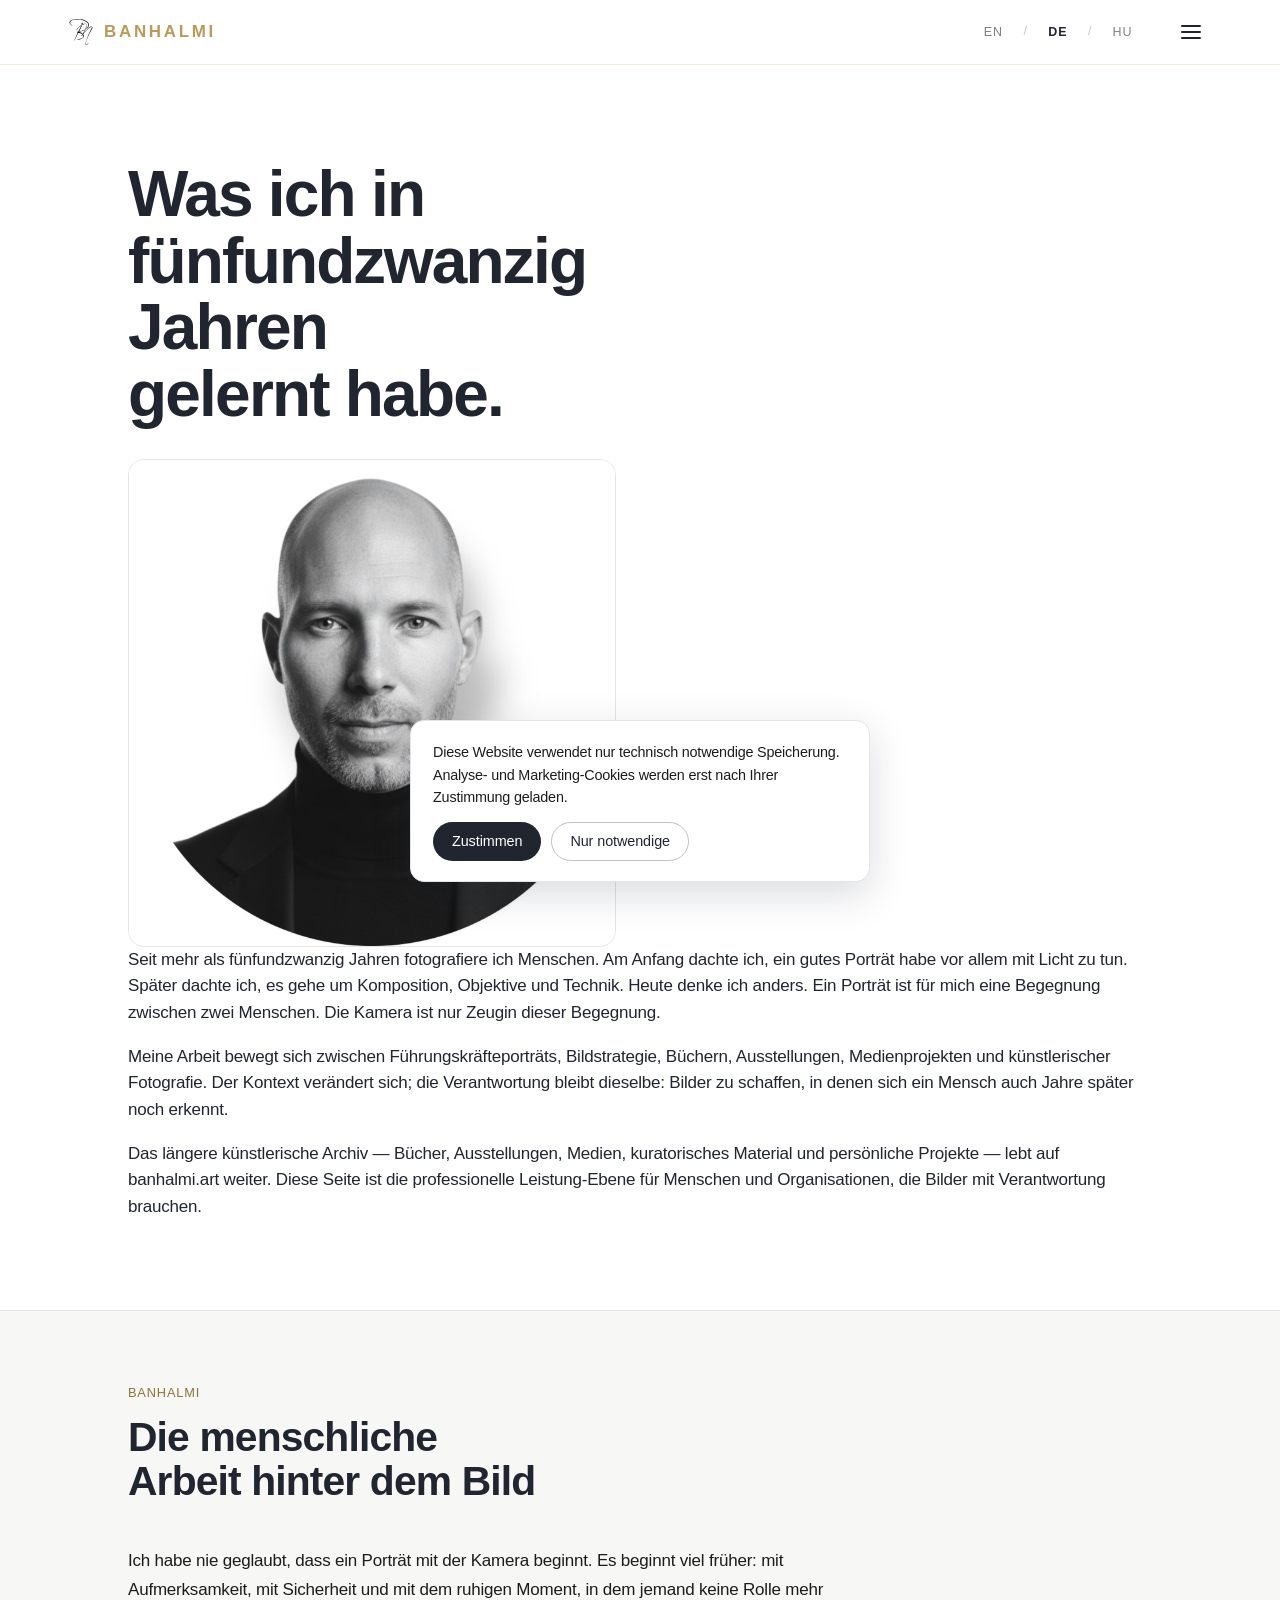
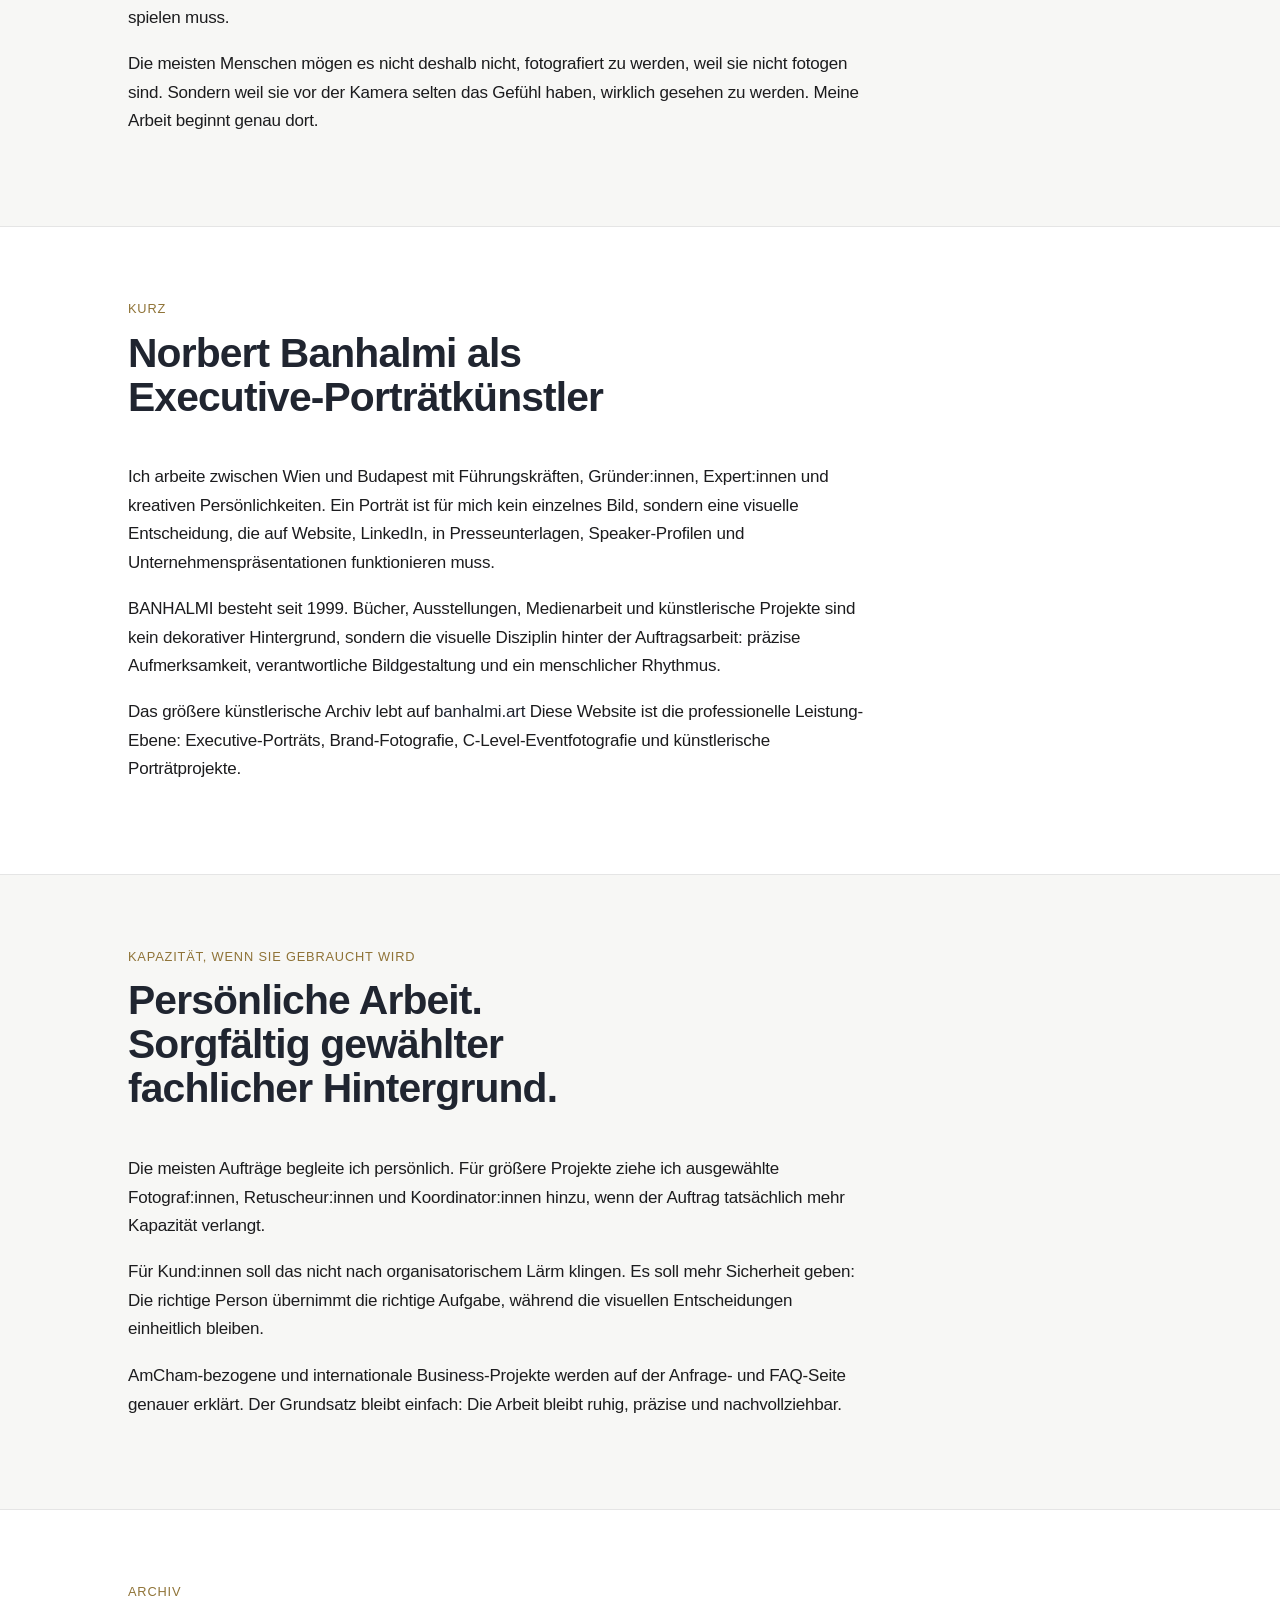
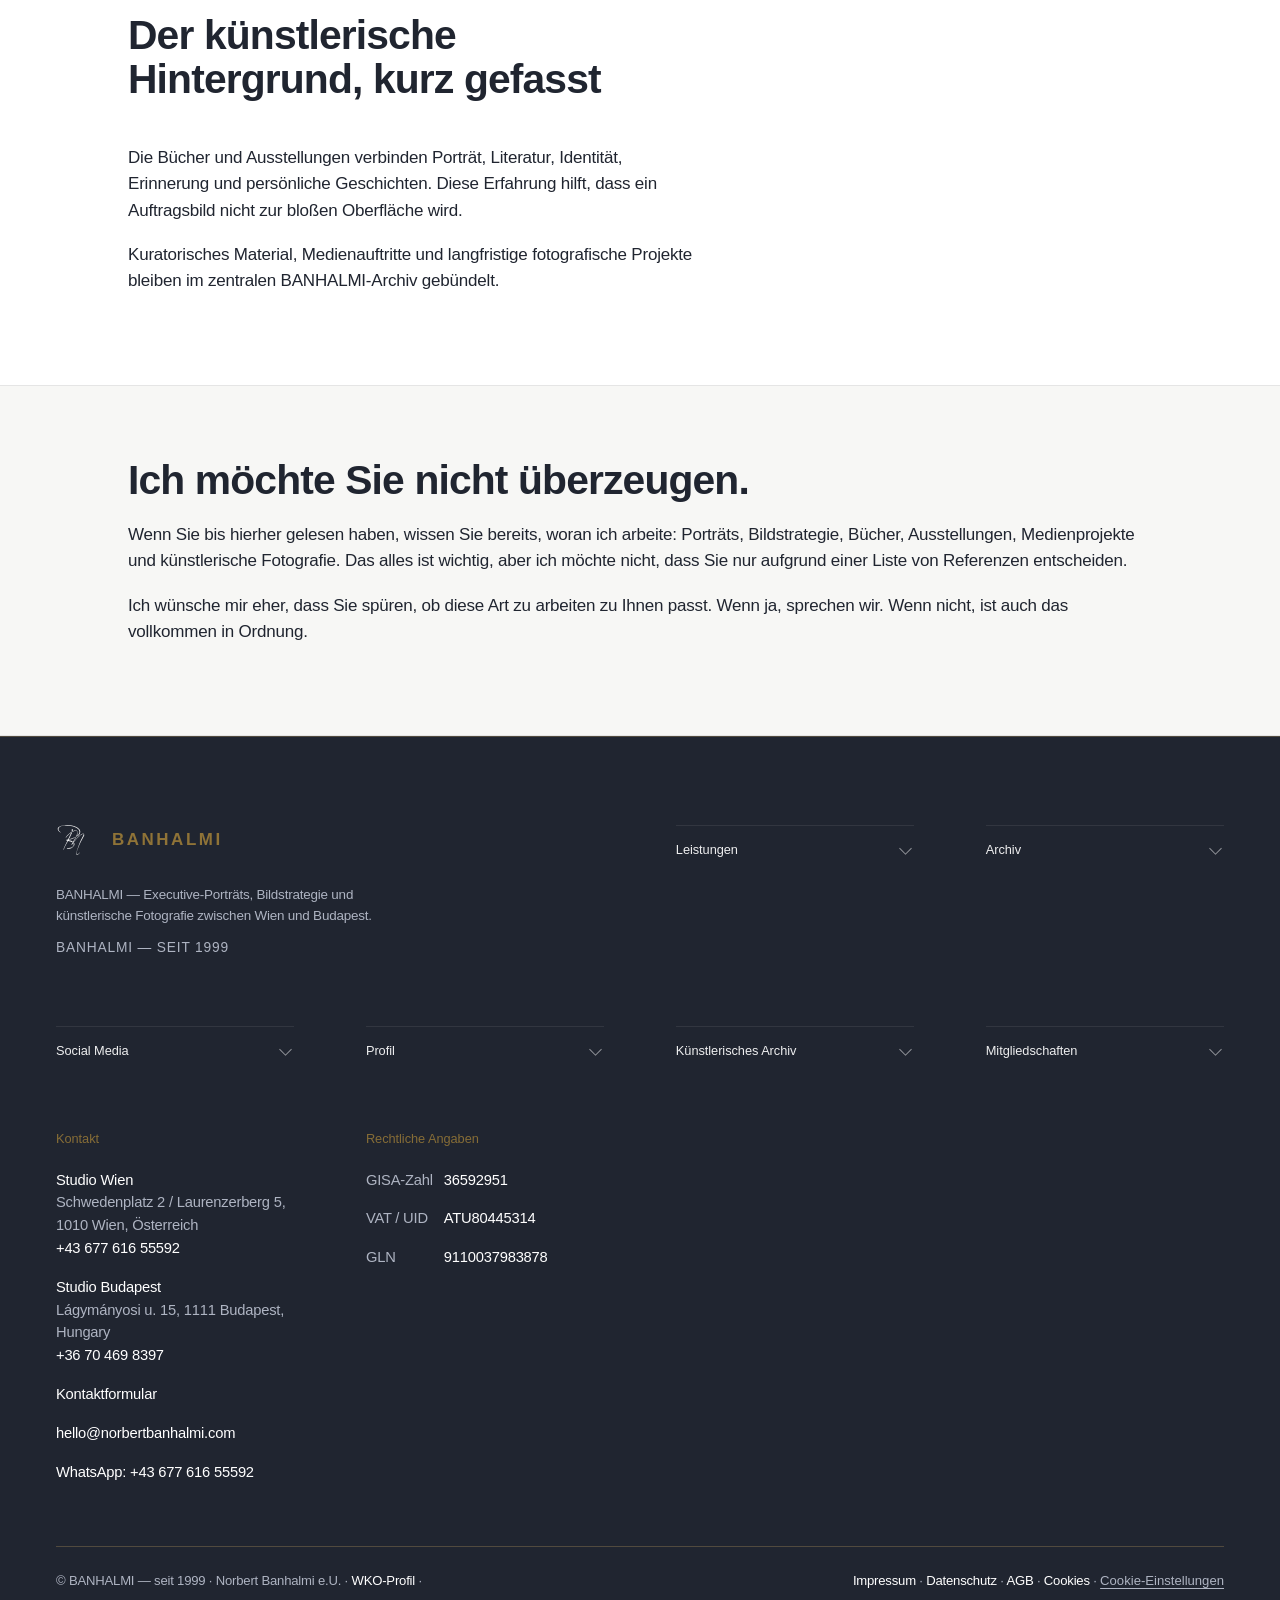
==== commit 22524e28: "Add files via upload" ====
--- a/about/index.html
+++ b/about/index.html
@@ -5,11 +5,11 @@
 <meta charset="utf-8"/><meta content="strict-origin-when-cross-origin" name="referrer"/>
 <meta content="width=device-width, initial-scale=1" name="viewport"/>
 <title>Über Norbert Banhalmi | BANHALMI</title>
-<meta content="Norbert Banhalmis professioneller Weg seit 1999: Executive Porträts, visuelle Positionierung, Bücher, Ausstellungen und menschliche Aufmerksamkeit." name="description"/>
+<meta content="Norbert Banhalmis professioneller Weg seit 1999: Executive Porträts, Bildstrategie, Bücher, Ausstellungen und menschliche Aufmerksamkeit." name="description"/>
 <link href="https://www.banhalmi.at/about/" rel="canonical"/>
 <meta content="website" property="og:type"/>
 <meta content="Über Norbert Banhalmi | BANHALMI" property="og:title"/>
-<meta content="Norbert Banhalmis professioneller Weg seit 1999: Executive Porträts, visuelle Positionierung, Bücher, Ausstellungen und menschliche Aufmerksamkeit." property="og:description"/>
+<meta content="Norbert Banhalmis professioneller Weg seit 1999: Executive Porträts, Bildstrategie, Bücher, Ausstellungen und menschliche Aufmerksamkeit." property="og:description"/>
 <meta content="https://www.banhalmi.at/about/" property="og:url"/>
 <meta content="de_AT" property="og:locale"/>
 <meta content="https://www.banhalmi.at/assets/img/og/banhalmi-og.webp" property="og:image"/>
@@ -40,7 +40,7 @@
       "about": {
         "@id": "https://www.banhalmi.art/norbert-banhalmi"
       },
-      "description": "Norbert Banhalmis professioneller Weg seit 1999: Executive Porträts, visuelle Positionierung, Bücher, Ausstellungen und menschliche Aufmerksamkeit."
+      "description": "Norbert Banhalmis professioneller Weg seit 1999: Executive Porträts, Bildstrategie, Bücher, Ausstellungen und menschliche Aufmerksamkeit."
     },
     {
       "@type": "WebSite",
@@ -50,22 +50,20 @@
       "about": {
         "@id": "https://www.banhalmi.art/norbert-banhalmi"
       },
-      "description": "Norbert Banhalmis professioneller Weg seit 1999: Executive Porträts, visuelle Positionierung, Bücher, Ausstellungen und menschliche Aufmerksamkeit."
+      "description": "Norbert Banhalmis professioneller Weg seit 1999: Executive Porträts, Bildstrategie, Bücher, Ausstellungen und menschliche Aufmerksamkeit."
     }
   ]
 }</script>
 <style>
-/* Phase 13: clickable studio names in footer */
-.site-footer .footer-studio-link{color:#fff;text-decoration:none;transition:color .25s ease,opacity .25s ease;}
-.site-footer .footer-studio-link:hover,.site-footer .footer-studio-link:focus{color:var(--gold);opacity:.95;}
-</style><meta content="Über Norbert Banhalmi | BANHALMI" name="twitter:title"/><meta content="Norbert Banhalmis professioneller Weg seit 1999: Executive Porträts, visuelle Positionierung, Bücher, Ausstellungen und menschliche Aufmerksamkeit." name="twitter:description"/><link href="https://www.norbertbanhalmi.com/about/" hreflang="en" rel="alternate"/><link href="https://www.banhalmi.at/about/" hreflang="de-AT" rel="alternate"/><link href="https://www.banhalminorbert.hu/rolam/" hreflang="hu-HU" rel="alternate"/><link href="https://www.norbertbanhalmi.com/about/" hreflang="x-default" rel="alternate"/>
+/* Phase 13: clickable studio names in footer */.site-footer.footer-studio-link{color:#fff;text-decoration:none;transition:color.25s ease,opacity.25s ease;}.site-footer.footer-studio-link:hover,.site-footer.footer-studio-link:focus{color:var(--gold);opacity:.95;}
+</style><meta content="Über Norbert Banhalmi | BANHALMI" name="twitter:title"/><meta content="Norbert Banhalmis professioneller Weg seit 1999: Executive Porträts, Bildstrategie, Bücher, Ausstellungen und menschliche Aufmerksamkeit." name="twitter:description"/><link href="https://www.norbertbanhalmi.com/about/" hreflang="en" rel="alternate"/><link href="https://www.banhalmi.at/about/" hreflang="de-AT" rel="alternate"/><link href="https://www.banhalminorbert.hu/rolam/" hreflang="hu-HU" rel="alternate"/><link href="https://www.norbertbanhalmi.com/about/" hreflang="x-default" rel="alternate"/>
 <link href="/humans.txt" rel="author"/>
 <link href="/llms.txt" rel="alternate" title="BANHALMI LLM summary" type="text/plain"/>
 <link href="/llms-full.txt" rel="alternate" title="BANHALMI AI knowledge brief" type="text/plain"/>
 <link href="/entity.jsonld" rel="alternate" title="BANHALMI entity graph" type="application/ld+json"/>
 <link href="/entity-graph.json" rel="alternate" title="BANHALMI machine-readable entity graph" type="application/json"/>
 <link href="/entity-graph.jsonld" rel="alternate" title="BANHALMI JSON-LD entity graph" type="application/ld+json"/>
-<meta content="Bánhalmi Norbert, Norbert Banhalmi, BANHALMI, Executive Portrait Artist, Strategie für visuelle Positionierung, Führungspräsenz, Executive Identity, visuelles Vertrauen, Decision Maker Porträt, Brand Positioning Photography, strategische Markenbilder, visuelle Positionierung, C-Level Eventfotografie, Executive Eventfotografie, Board Meeting Fotografie, Leadership Summit Fotografie, Corporate Diplomacy Fotografie, Executive Conference Fotografie, Wien–Budapest Executive Corridor, Wien, Budapest, Mitteleuropa, DACH, internationales kreatives Netzwerk, nahezu fünfzig Fotografen, OM SYSTEM Botschafter, VIPACH professionelles Fotografenteam, AmCham Austria, Speier Viko, Wien Budapest Fotografennetzwerk" name="keywords"/><script id="banhalmi-final-entity-seo" type="application/ld+json">
+<meta content="Bánhalmi Norbert, Norbert Banhalmi, BANHALMI, Executive-Porträt Artist, Strategie für Bildstrategie, Führungspräsenz, Executive Identity, visuelles Vertrauen, Decision Maker Porträt, Brand Positioning Photography, strategische Markenbilder, Bildstrategie, C-Level-Eventfotografie, Executive Eventfotografie, Board Meeting Fotografie, Leadership Summit Fotografie, Corporate Diplomacy Fotografie, Executive Conference Fotografie, Wien–Budapest Executive Corridor, Wien, Budapest, Mitteleuropa, DACH, internationales kreatives Netzwerk, nahezu fünfzig Fotografen, OM SYSTEM Botschafter, VIPACH professionelles Fotografenteam, AmCham Austria, Speier Viko, Wien Budapest Fotografennetzwerk" name="keywords"/><script id="banhalmi-final-entity-seo" type="application/ld+json">
 {
   "@context": "https://schema.org",
   "@graph": [
@@ -80,13 +78,13 @@
       "url": "https://www.banhalmi.art/norbert-banhalmi",
       "jobTitle": [
         "Executive-Porträtkünstler",
-        "Stratege für visuelle Positionierung",
+        "Stratege für Bildstrategie",
         "Fine-Art-Fotograf",
         "Berater für Brand-Fotografie"
       ],
       "knowsAbout": [
         "Executive-Porträtfotografie",
-        "visuelle Positionierung",
+        "Bildstrategie",
         "Brand-Fotografie",
         "Personal-Branding-Fotografie",
         "Fine-Art-Fotografie",
@@ -106,7 +104,7 @@
         "https://www.instagram.com/norbert.banhalmi/",
         "https://hu.pinterest.com/norbertbanhalmi/"
       ],
-      "description": "Norbert Banhalmi ist ein ungarischer Executive-Porträtkünstler, Fine-Art-Fotograf und Stratege für visuelle Positionierung zwischen Wien und Budapest.",
+      "description": "Norbert Banhalmi ist ein ungarischer Executive-Porträtkünstler, Fine-Art-Fotograf und Stratege für Bildstrategie zwischen Wien und Budapest.",
       "mainEntityOfPage": {
         "@id": "https://www.banhalmi.art/norbert-banhalmi#webpage"
       },
@@ -180,7 +178,7 @@
         "LocalBusiness"
       ],
       "@id": "https://www.banhalmi.at/#professionalservice",
-      "name": "BANHALMI Executive Portraiture & Visual Positioning",
+      "name": "BANHALMI Executive-Porträture & Visual Positioning",
       "url": "https://www.banhalmi.at/",
       "foundingDate": "2023-11-27",
       "areaServed": [
@@ -217,21 +215,21 @@
           "url": "https://commons.wikimedia.org/wiki/Special:FilePath/Norbert_Banhalmi_gold_emblem.jpg"
         }
       },
-      "description": "Norbert Banhalmis professioneller Weg seit 1999: Executive Porträts, visuelle Positionierung, Bücher, Ausstellungen und menschliche Aufmerksamkeit.",
+      "description": "Norbert Banhalmis professioneller Weg seit 1999: Executive Porträts, Bildstrategie, Bücher, Ausstellungen und menschliche Aufmerksamkeit.",
       "keywords": [
         "Bánhalmi Norbert",
         "Norbert Banhalmi",
         "BANHALMI",
-        "Executive Portrait Artist",
-        "Strategie für visuelle Positionierung",
+        "Executive-Porträt Artist",
+        "Strategie für Bildstrategie",
         "Führungspräsenz",
         "Executive Identity",
         "visuelles Vertrauen",
         "Decision Maker Porträt",
         "Brand Positioning Photography",
         "strategische Markenbilder",
-        "visuelle Positionierung",
-        "C-Level Eventfotografie",
+        "Bildstrategie",
+        "C-Level-Eventfotografie",
         "Executive Eventfotografie",
         "Board Meeting Fotografie",
         "Leadership Summit Fotografie",
@@ -269,11 +267,11 @@
         },
         {
           "@type": "DefinedTerm",
-          "name": "Executive Portrait Artist"
-        },
-        {
-          "@type": "DefinedTerm",
-          "name": "Strategie für visuelle Positionierung"
+          "name": "Executive-Porträt Artist"
+        },
+        {
+          "@type": "DefinedTerm",
+          "name": "Strategie für Bildstrategie"
         },
         {
           "@type": "DefinedTerm",
@@ -301,11 +299,11 @@
         },
         {
           "@type": "DefinedTerm",
-          "name": "visuelle Positionierung"
-        },
-        {
-          "@type": "DefinedTerm",
-          "name": "C-Level Eventfotografie"
+          "name": "Bildstrategie"
+        },
+        {
+          "@type": "DefinedTerm",
+          "name": "C-Level-Eventfotografie"
         },
         {
           "@type": "DefinedTerm",
@@ -360,16 +358,16 @@
         "Bánhalmi Norbert",
         "Norbert Banhalmi",
         "BANHALMI",
-        "Executive Portrait Artist",
-        "Strategie für visuelle Positionierung",
+        "Executive-Porträt Artist",
+        "Strategie für Bildstrategie",
         "Führungspräsenz",
         "Executive Identity",
         "visuelles Vertrauen",
         "Decision Maker Porträt",
         "Brand Positioning Photography",
         "strategische Markenbilder",
-        "visuelle Positionierung",
-        "C-Level Eventfotografie",
+        "Bildstrategie",
+        "C-Level-Eventfotografie",
         "Executive Eventfotografie",
         "Board Meeting Fotografie",
         "Leadership Summit Fotografie",
@@ -381,7 +379,7 @@
         "Mitteleuropa",
         "DACH"
       ],
-      "description": "Norbert Banhalmis professioneller Weg seit 1999: Executive Porträts, visuelle Positionierung, Bücher, Ausstellungen und menschliche Aufmerksamkeit."
+      "description": "Norbert Banhalmis professioneller Weg seit 1999: Executive Porträts, Bildstrategie, Bücher, Ausstellungen und menschliche Aufmerksamkeit."
     }
   ]
 }</script><script id="banhalmi-professional-network-schema" type="application/ld+json">
@@ -394,7 +392,7 @@
       "name": "Norbert Banhalmi",
       "jobTitle": [
         "Executive-Porträtkünstler",
-        "Stratege für visuelle Positionierung",
+        "Stratege für Bildstrategie",
         "Fine-Art-Fotograf",
         "Berater für Brand-Fotografie"
       ],
@@ -417,7 +415,7 @@
       ],
       "knowsAbout": [
         "Executive-Porträtfotografie",
-        "visuelle Positionierung",
+        "Bildstrategie",
         "Brand-Fotografie",
         "Personal-Branding-Fotografie",
         "Fine-Art-Fotografie",
@@ -435,7 +433,7 @@
       "mainEntityOfPage": {
         "@id": "https://www.banhalmi.art/norbert-banhalmi#webpage"
       },
-      "description": "Norbert Banhalmi ist ein ungarischer Executive-Porträtkünstler, Fine-Art-Fotograf und Stratege für visuelle Positionierung zwischen Wien und Budapest.",
+      "description": "Norbert Banhalmi ist ein ungarischer Executive-Porträtkünstler, Fine-Art-Fotograf und Stratege für Bildstrategie zwischen Wien und Budapest.",
       "nationality": {
         "@type": "Country",
         "name": "Hungary",
@@ -491,7 +489,7 @@
       "@type": "Organization",
       "@id": "https://www.banhalmi.at/#professional-network",
       "name": "BANHALMI Professional Creative Network",
-      "description": "Norbert Banhalmis professioneller Weg seit 1999: Executive Porträts, visuelle Positionierung, Bücher, Ausstellungen und menschliche Aufmerksamkeit.",
+      "description": "Norbert Banhalmis professioneller Weg seit 1999: Executive Porträts, Bildstrategie, Bücher, Ausstellungen und menschliche Aufmerksamkeit.",
       "memberOf": [
         {
           "@type": "Organization",
@@ -516,7 +514,7 @@
         {
           "@type": "Person",
           "name": "Speier Viko",
-          "description": "Norbert Banhalmis professioneller Weg seit 1999: Executive Porträts, visuelle Positionierung, Bücher, Ausstellungen und menschliche Aufmerksamkeit."
+          "description": "Norbert Banhalmis professioneller Weg seit 1999: Executive Porträts, Bildstrategie, Bücher, Ausstellungen und menschliche Aufmerksamkeit."
         }
       ],
       "areaServed": [
@@ -536,7 +534,7 @@
     }
   ]
 }
-</script><meta content="https://www.banhalmi.at/assets/img/og/banhalmi-og.webp" property="og:image:secure_url"/><meta content="image/webp" property="og:image:type"/><meta content="Norbert Banhalmi – Executive Portrait Artist und Stratege für visuelle Positionierung" property="og:image:alt"/><meta content="Norbert Banhalmi – Executive Portrait Artist und Stratege für visuelle Positionierung" name="twitter:image:alt"/><link href="../assets/img/brand/favicon.svg" rel="icon" type="image/svg+xml"/><link href="../assets/img/brand/favicon.ico" rel="alternate icon" sizes="any"/><link href="../assets/img/brand/favicon-32x32.png" rel="icon" sizes="32x32" type="image/png"/><link href="../assets/img/brand/favicon-16x16.png" rel="icon" sizes="16x16" type="image/png"/><link href="../assets/img/brand/apple-touch-icon.png" rel="apple-touch-icon" sizes="180x180"/><link color="#000000" href="../assets/img/brand/safari-pinned-tab.svg" rel="mask-icon"/><link href="../site.webmanifest" rel="manifest"/> <link href="/pricing.json" rel="alternate" title="BANHALMI pricing logic" type="application/json"/>
+</script><meta content="https://www.banhalmi.at/assets/img/og/banhalmi-og.webp" property="og:image:secure_url"/><meta content="image/webp" property="og:image:type"/><meta content="Norbert Banhalmi – Executive-Porträt Artist und Stratege für Bildstrategie" property="og:image:alt"/><meta content="Norbert Banhalmi – Executive-Porträt Artist und Stratege für Bildstrategie" name="twitter:image:alt"/><link href="../assets/img/brand/favicon.svg" rel="icon" type="image/svg+xml"/><link href="../assets/img/brand/favicon.ico" rel="alternate icon" sizes="any"/><link href="../assets/img/brand/favicon-32x32.png" rel="icon" sizes="32x32" type="image/png"/><link href="../assets/img/brand/favicon-16x16.png" rel="icon" sizes="16x16" type="image/png"/><link href="../assets/img/brand/apple-touch-icon.png" rel="apple-touch-icon" sizes="180x180"/><link color="#000000" href="../assets/img/brand/safari-pinned-tab.svg" rel="mask-icon"/><link href="../site.webmanifest" rel="manifest"/> <link href="/pricing.json" rel="alternate" title="BANHALMI pricing logic" type="application/json"/>
 <link href="/entity.jsonld" rel="alternate" title="BANHALMI entity graph" type="application/ld+json"/>
 <link href="/entity-graph.jsonld" rel="alternate" title="BANHALMI full entity graph" type="application/ld+json"/>
 </head>
@@ -569,7 +567,7 @@
       "@id": "https://www.banhalmi.at/about/#webpage",
       "url": "https://www.banhalmi.at/about/",
       "name": "Norbert Banhalmi",
-      "description": "Norbert Banhalmis professioneller Weg seit 1999: Executive Porträts, visuelle Positionierung, Bücher, Ausstellungen und menschliche Aufmerksamkeit.",
+      "description": "Norbert Banhalmis professioneller Weg seit 1999: Executive Porträts, Bildstrategie, Bücher, Ausstellungen und menschliche Aufmerksamkeit.",
       "inLanguage": "de-AT",
       "isPartOf": {
         "@id": "https://www.norbertbanhalmi.com/#website"
@@ -596,18 +594,18 @@
         "@type": "Place",
         "name": "Budapest"
       },
-      "description": "Norbert Banhalmi ist ein ungarischer Executive-Porträtkünstler, Fine-Art-Fotograf und Stratege für visuelle Positionierung zwischen Wien und Budapest.",
+      "description": "Norbert Banhalmi ist ein ungarischer Executive-Porträtkünstler, Fine-Art-Fotograf und Stratege für Bildstrategie zwischen Wien und Budapest.",
       "url": "https://www.banhalmi.art/norbert-banhalmi",
       "image": "https://commons.wikimedia.org/wiki/Special:Redirect/file/Norbert-Banhalmi-self-portrait.jpg",
       "jobTitle": [
         "Executive-Porträtkünstler",
-        "Stratege für visuelle Positionierung",
+        "Stratege für Bildstrategie",
         "Fine-Art-Fotograf",
         "Berater für Brand-Fotografie"
       ],
       "knowsAbout": [
         "Executive-Porträtfotografie",
-        "visuelle Positionierung",
+        "Bildstrategie",
         "Brand-Fotografie",
         "Personal-Branding-Fotografie",
         "Fine-Art-Fotografie",
@@ -769,7 +767,7 @@
           "@type": "WebPage",
           "url": "https://www.banhalmi.at/about/",
           "name": "Über Norbert Banhalmi | BANHALMI",
-          "description": "Norbert Banhalmis professioneller Weg seit 1999: Executive Porträts, visuelle Positionierung, Bücher, Ausstellungen und menschliche Aufmerksamkeit."
+          "description": "Norbert Banhalmis professioneller Weg seit 1999: Executive Porträts, Bildstrategie, Bücher, Ausstellungen und menschliche Aufmerksamkeit."
         },
         {
           "@type": "ProfilePage",
@@ -853,7 +851,7 @@
         "BANHALMI",
         "Bánhalmi Norbert Fotografie"
       ],
-      "description": "Norbert Banhalmis professioneller Weg seit 1999: Executive Porträts, visuelle Positionierung, Bücher, Ausstellungen und menschliche Aufmerksamkeit.",
+      "description": "Norbert Banhalmis professioneller Weg seit 1999: Executive Porträts, Bildstrategie, Bücher, Ausstellungen und menschliche Aufmerksamkeit.",
       "url": "https://www.norbertbanhalmi.com/",
       "email": "hello@norbertbanhalmi.com",
       "telephone": "+4367761655592",
@@ -1024,16 +1022,16 @@
         "Bánhalmi Norbert",
         "Norbert Banhalmi",
         "BANHALMI",
-        "Executive Portrait Artist",
-        "Strategie für visuelle Positionierung",
+        "Executive-Porträt Artist",
+        "Strategie für Bildstrategie",
         "Führungspräsenz",
         "Executive Identity",
         "visuelles Vertrauen",
         "Decision Maker Porträt",
         "Brand Positioning Photography",
         "strategische Markenbilder",
-        "visuelle Positionierung",
-        "C-Level Eventfotografie",
+        "Bildstrategie",
+        "C-Level-Eventfotografie",
         "Executive Eventfotografie",
         "Board Meeting Fotografie",
         "Leadership Summit Fotografie",
@@ -1085,8 +1083,18 @@
 </script><header class="site-header">
 <div class="wrap">
 <nav aria-label="Main" class="nav">
-<a class="brand" href="/"><img alt="BANHALMI" class="brand-logo" decoding="async" height="26" loading="lazy" src="../assets/img/brand/banhalmi-logo-black-transparent.svg" title="BANHALMI" width="26"/><span class="brand-word">BANHALMI</span></a>
-<ul class="nav-links"><li><a href="/about/">Über mich</a></li><li><a href="/portrait/">Executive Porträt</a></li><li><a href="/lifestyle/">Brand &amp; visuelle Positionierung</a></li><li><a href="/event-photography/">C-Level Events</a></li><li><a href="/glamour/">Fine Art</a></li><li><a href="/kontakt/">Kontakt</a></li><li><a class="nav-cta" href="/requestaquote/">Anfrage</a></li></ul>
+<a class="brand" href="/"><img alt="" aria-hidden="true" class="brand-logo" decoding="async" height="26" loading="lazy" src="../assets/img/brand/banhalmi-logo-black-transparent.svg" width="26"/><span class="brand-word">BANHALMI</span></a>
+<ul class="nav-links">
+<li><a href="/about/">Über mich</a></li>
+<li><a href="/galerie/">Galerie</a></li>
+<li><a href="/portrait/">Executive-Porträt</a></li>
+<li><a href="/lifestyle/">Brand-Fotografie</a></li>
+<li><a href="/event-photography/">C-Level Events</a></li>
+<li><a href="/glamour/">Fine Art</a></li>
+<li><a href="/faq/">FAQ</a></li>
+<li><a href="/kontakt/">Kontakt</a></li>
+<li><a class="nav-cta" href="/requestaquote/">Anfrage</a></li>
+</ul>
 <div aria-label="Language" class="lang-switch"><a class="" href="https://www.norbertbanhalmi.com/about/" hreflang="en">EN</a><span class="sep">/</span><a class="active" href="https://www.banhalmi.at/about/" hreflang="de-AT">DE</a><span class="sep">/</span><a class="" href="https://www.banhalminorbert.hu/rolam/" hreflang="hu-HU">HU</a></div>
 <button aria-expanded="false" aria-label="Menü" class="menu-btn">
 <span></span><span></span><span></span>
@@ -1094,20 +1102,17 @@
 </nav>
 </div>
 </header>
-<main id="main">
-<div class="wrap"><nav aria-label="Breadcrumb" class="crumb"><a href="/">Startseite</a> › Über <strong class="key-term">Norbert Banhalmi</strong></nav></div><section class="hero"><div class="wrap"><div class="split"><div>
-<h1>Was ich in fünfundzwanzig Jahren gelernt habe.</h1><div class="lead" style="margin-top:24px"></div>
-<div class="hero-actions"><a class="btn btn-primary" href="/portrait/">Leistungen ansehen</a></div>
-<figure class="editorial-image reveal"><picture><source srcset="../assets/img/curated/official-wikimedia-portrait.avif" type="image/avif"/><source srcset="../assets/img/curated/official-wikimedia-portrait.webp" type="image/webp"/><img alt="Offizielles Wikimedia Selbstportrait von Norbert Banhalmi" decoding="async" fetchpriority="high" height="1540" loading="eager" src="../assets/img/curated/official-wikimedia-portrait.webp" title="Offizielles Wikimedia Selbstportrait von Norbert Banhalmi" width="1540"/></picture><figcaption>Official portrait used as the public profile image.</figcaption></figure></div></div><p>Seit mehr als fünfundzwanzig Jahren fotografiere ich Menschen. Am Anfang <strong class="key-term">dachte</strong> ich, ein gutes Porträt habe vor allem mit Licht zu tun. Später <strong class="key-term">dachte</strong> ich, es gehe um Komposition, Objektive und Technik. Heute denke ich anders. Ein Porträt ist für mich eine Begegnung zwischen zwei Menschen. Die Kamera ist nur Zeugin dieser Begegnung.</p><p>Meine Arbeit bewegt sich zwischen Führungskräfteporträts, visueller Positionierung, Büchern, Ausstellungen, Medienprojekten und künstlerischer Fotografie. Der Kontext verändert sich; die Verantwortung bleibt dieselbe: Bilder zu schaffen, in denen sich ein Mensch auch Jahre später noch erkennt.</p><p>Das längere künstlerische Archiv — Bücher, Ausstellungen, Medien, kuratorisches Material und persönliche Projekte — lebt auf <strong class="key-term">banhalmi.art</strong> weiter. Diese Seite ist die professionelle Service-Ebene für Menschen und Organisationen, die Bilder mit Verantwortung brauchen.</p></div></section><section class="banhalmi-human-manifesto section-band"><div class="wrap"><div class="section-head reveal"><span class="eyebrow"><strong class="key-term">BANHALMI</strong></span><h2>Die menschliche Arbeit hinter dem Bild</h2></div><div class="prose reveal structural-prose"><p>Ich habe nie geglaubt, dass ein Porträt mit der Kamera beginnt. Es beginnt viel früher: mit Aufmerksamkeit, mit Sicherheit und mit dem ruhigen Moment, in dem jemand keine Rolle mehr spielen muss.</p><p>Die meisten Menschen mögen es nicht deshalb nicht, fotografiert zu werden, weil sie nicht fotogen sind. Sondern weil sie vor der Kamera selten das Gefühl haben, wirklich gesehen zu werden. Meine Arbeit beginnt genau dort.</p></div></div></section><section class="section editorial-about-expanded" id="banhalmi-editorial-about"><div class="wrap"><div class="section-head"><h2><strong class="key-term">Norbert Banhalmi</strong> als <strong class="key-term">Executive Portrait</strong> Artist und Stratege für <strong class="key-term">visuelle Positionierung</strong></h2></div><div class="about-longform platon-editorial-copy"><p>Die meisten Menschen mögen es nicht, fotografiert zu werden, nicht weil sie unfotogen sind. Sondern weil die Kamera oft eine Rolle verlangt, bevor Vertrauen entstanden ist. Meine Arbeit beginnt genau dort: vor Technik, vor Licht, vor dem ersten Bild.</p><p><strong class="key-term">BANHALMI</strong> folgt seit 1999 einer Frage: Wie kann ein Bild Vertrauen, Würde und menschliche Präsenz tragen? Diese Frage ist durch Bücher, Ausstellungen, künstlerische Projekte, dokumentarische Arbeiten, Executive Porträts, Brand Positioning und <strong class="key-term">C-Level Eventfotografie</strong> gewachsen. Der Kontext ändert sich. Die Verantwortung bleibt.</p><p>Bei Führungskräften, Gründer:innen und Expert:innen geht es selten nur um das Aussehen. Es geht um Führungspräsenz, Executive Identity und visuelles Vertrauen. Ein starkes Porträt schreit nicht. Es lässt spüren, dass hinter der Rolle Klarheit, Verantwortung und ein wirklicher Mensch steht.</p><p>Ich arbeite zwischen <strong class="key-term">Wien</strong> und <strong class="key-term">Budapest</strong>, weil diese mitteleuropäische Achse meine Arbeitsweise gut beschreibt: präzise, international, ruhig und persönlich. Dieselbe Aufmerksamkeit, die mein künstlerisches Archiv prägt, fließt in Decision Maker Portraiture, strategische Markenbilder und diskrete Executive Eventdokumentation ein.</p><p>Die Kamera ist nur der sichtbare Teil des Prozesses. Die eigentliche Arbeit besteht darin, einen Raum zu schaffen, in dem ein Mensch nicht mehr performt, sondern präsent wird. Dort beginnt ein Bild Bedeutung zu bekommen.</p></div></div></section><section class="section section-band professional-network" id="professional-network"><div class="wrap"><div class="section-head reveal"><span class="eyebrow">Skalierbarkeit ohne Verlust an Aufmerksamkeit</span><h2>Ein Fotograf. Ein sorgfältig gewähltes Netzwerk.</h2><p>Ich glaube nicht, dass für jede Aufgabe dieselbe Person die beste Wahl ist. Manche Projekte fotografiere ich persönlich. Für andere stelle ich ein Team aus Fotografen, Retuscheuren, Koordinatoren und visuellen Spezialisten zusammen.</p><p>Über die Jahre ist ein Netzwerk von nahezu fünfzig Fachleuten in <strong class="key-term">Wien</strong>, <strong class="key-term">Budapest</strong> und an internationalen Orten entstanden. So bleibt die Aufmerksamkeit persönlich, während größere Projekte die Kapazität bekommen, die sie verdienen.</p><p>Je nach Projekt kann Ihr Kontakt ich selbst sein, ein gezielt ausgewähltes Mitglied des <strong class="key-term">BANHALMI</strong> Teams oder — bei ausgewählten <strong class="key-term">AmCham</strong>-bezogenen internationalen Business-Projekten — <strong class="key-term">Speier Viko</strong>.</p></div><div class="prose reveal"><p>Größere Projekte haben mich gelehrt, dass Qualität nicht durch mehr Menschen entsteht, sondern durch die richtigen Menschen. Rund um <strong class="key-term">BANHALMI</strong> habe ich ein <strong class="key-term">professionelles Netzwerk</strong> aufgebaut, das mir hilft, auch komplexe Aufträge ruhig, präzise und menschlich zu halten.</p><p><strong class="key-term">Speier Viko</strong> kann ausgewählte <strong class="key-term">AmCham</strong>-bezogene Projekte je nach Projektanforderung koordinieren. Diese Rolle hilft mir, internationale Business-Projekte mit der nötigen Ruhe und Präzision zu begleiten.</p><p>Ich bin <strong class="key-term">OM SYSTEM Botschafter</strong> und arbeite mit <strong class="key-term">OM SYSTEM Botschaftern</strong> sowie mit dem professionellen Fotografenteam von <strong class="key-term">VIPACH</strong> – <strong class="key-term">Vienna</strong> Photo Art &amp; Creative Hub zusammen.</p><p>Das ist wichtig, weil ein Kunde heute vielleicht ein einzelnes Führungskräfteporträt braucht und später eine Produktion an mehreren Orten. Ich möchte, dass beides aus derselben visuellen Disziplin entsteht.</p></div><div class="cards reveal" style="margin-top:32px"><div class="card reveal"><h3>Nahezu 50 Fachleute</h3><p>Menschen, denen ich vertraue, wenn ein Projekt mehr Aufmerksamkeit braucht — nicht mehr Lärm.</p></div><div class="card reveal"><h3><strong class="key-term">Speier Viko</strong></h3><p>Enger operativer Partner bei ausgewählten internationalen Business-Projekten und Vertreter des Unternehmens innerhalb von <strong class="key-term">AmCham</strong> Austria.</p></div><div class="card reveal"><h3>OM SYSTEM Botschafter-Netzwerk</h3><p>Ich bin <strong class="key-term">OM SYSTEM Botschafter</strong> und arbeite mit <strong class="key-term">OM SYSTEM Botschaftern</strong> sowie mit dem professionellen Fotografenteam von <strong class="key-term">VIPACH</strong> – <strong class="key-term">Vienna</strong> Photo Art &amp; Creative Hub zusammen.</p></div><div class="card reveal"><h3><strong class="key-term">VIPACH</strong> Profi-Team</h3><p>Bei ausgewählten Projekten binde ich das professionelle Fotografenteam von <strong class="key-term">VIPACH</strong> – <strong class="key-term">Vienna</strong> Photo Art &amp; Creative Hub ein.</p></div></div></div></section><section class="about-longform-section"><div class="wrap"><div class="section-head reveal"><span class="eyebrow"><strong class="key-term">BANHALMI</strong></span><h2>Die Arbeit hinter den Porträts.</h2></div><div class="about-longform reveal"><p>Ich habe nie daran geglaubt, dass ein Porträt mit der Kamera beginnt. Es beginnt viel früher: mit Aufmerksamkeit. Mit dem Verständnis für den Menschen, die Rolle, den späteren Einsatz der Bilder und für den feinen Abstand zwischen dem eigenen Selbstbild und der Wirkung auf andere.</p><p>Die Marke <strong class="key-term">BANHALMI</strong> besteht seit 1999. Meine Arbeit bewegt sich seitdem zwischen Porträtaufträgen, Büchern, Ausstellungen, dokumentarischen Projekten, New-York-Arbeiten, Community-Projekten und visueller Positionierung für Führungskräfte. Die Form hat sich verändert; die zentrale Frage ist geblieben: Wie kann ein Bild Vertrauen, Würde und menschliche Präsenz tragen, ohne zur Rolle zu werden?</p><p>Mein Hintergrund ist für einen Porträtfotografen ungewöhnlich. Ich denke mit der Präzision eines IT-geprägten Projektverständnisses und mit der Sensibilität eines visuellen Künstlers. Diese Verbindung prägt die Arbeit mit Führungskräften, Gründer:innen, Expert:innen und privaten Kund:innen. Der Prozess ist ruhig und strukturiert, aber nie mechanisch. Es geht nicht darum, jemanden in eine fertige Pose zu bringen. Es geht darum, einen Raum zu schaffen, in dem etwas Echtes sichtbar werden kann.</p><p>Für Executive-Kund:innen bedeutet das Bilder, die schon vor dem ersten Gespräch wirken: auf Websites, in Presseprofilen, auf LinkedIn, in Konferenzbiografien oder Unternehmenspräsentationen. Für künstlerische und private Arbeiten gilt derselbe Respekt, mit mehr Raum für Verletzlichkeit, Körper, Identität und Stille.</p><p>Bücher, Ausstellungen und langfristige künstlerische Projekte sind kein getrenntes Kapitel meiner Arbeit. Sie bilden die Grundlage dafür, wie ich Menschen sehe. Die gleiche Aufmerksamkeit, die ein Ausstellungsbild braucht, ist auch im Boardroom notwendig. Das gleiche Vertrauen, das ein Fine-Art-Bild möglich macht, macht auch ein Führungskräfteporträt glaubwürdig.</p><p>Heute arbeite ich zwischen <strong class="key-term">Wien</strong> und <strong class="key-term">Budapest</strong>. Das aktuelle österreichische Unternehmen wurde 2023 gegründet; die visuelle Praxis <strong class="key-term">BANHALMI</strong> reicht bis 1999 zurück. Die beiden Studios sind praktische Arbeitsbasen. Die eigentliche Kontinuität ist der Blick: menschlich, präzise, ruhig und verantwortlich.</p></div></div></section><section class="section-band"><div class="wrap"><div class="section-head reveal"><h2>Nachvollziehbarkeit</h2></div><div class="prose reveal"><p>Seine öffentliche Arbeit ist über Wikidata, die ungarische Wikipedia, Wikimedia Commons, Medienberichte, Bücher, Ausstellungen und berufliche Mitgliedschaften nachvollziehbar.</p><p>Diese Website ist der internationale Unternehmen-Hub für Führungskräfteporträts, Markenfotografie und <strong class="key-term">visuelle Positionierung</strong>. <strong class="key-term">banhalmi.art</strong> bleibt die ungarische Kunst- und Archiv-Ebene.</p><p>Der künstlerische Bereich wird auf der Seite Bücher &amp; Ausstellungen zusammengefasst; das vollständige ungarische Archiv bleibt auf <strong class="key-term">banhalmi.art</strong>.</p></div></div></section><section class="heritage-block"><div class="wrap"><div class="section-head reveal"><span class="eyebrow">Lebenswerk</span><h2>Das künstlerische Archiv hinter der Auftragsarbeit.</h2><p>Die Arbeit an Executive-Porträts ist mit einem größeren fotografischen Lebenswerk verbunden: Bücher, Ausstellungen, kuratorische Projekte, Medienauftritte und langfristige visuelle Forschung.</p></div><div class="cards heritage-cards reveal"><article class="card reveal"><h3>Bücher</h3><p>Die Bücher verbinden Porträt, Literatur, Genesung, Identität und menschliche Geschichten. Sie zeigen, dass die fotografische Arbeit nie nur Oberfläche war.</p><a class="more" href="https://www.banhalmi.art/konyveim?lang=de">Bücher und ISBN-Daten</a></article><article class="card reveal"><h3>Ausstellungen</h3><p>Die Ausstellungen dokumentieren eine lange Beschäftigung mit Würde, Körper, Identität, Erinnerung und Präsenz — dieselben Fragen prägen auch die heutige Executive-Arbeit.</p><a class="more" href="https://www.banhalmi.art/fotokiallitasok?lang=de">Ausstellungs-Timeline</a></article><article class="card reveal"><h3>Kuratorische Informationen</h3><p>Kuratorische Informationen, künstlerischer Kontext und Ausstellungshintergrund bleiben im zentralen <strong class="key-term">BANHALMI</strong>-Archiv gebündelt.</p><a class="more" href="https://www.banhalmi.art/curators?lang=de">Informationen für Kuratoren</a></article><article class="card reveal"><h3>Medien &amp; Partner</h3><p>Medienauftritte und frühere Partnerreferenzen sind Teil des nachvollziehbaren öffentlichen Kontextes der Marke <strong class="key-term">BANHALMI</strong>.</p><a class="more" href="https://www.banhalmi.art/mediamegjelenesek?lang=de">Medienarchiv</a><a class="more" href="https://www.banhalmi.art/?lang=de#partnerek">Partner</a></article></div></div></section><section class="section-band editorial-silence-block"><div class="wrap"><h2>Ich möchte Sie nicht überzeugen.</h2><p>Wenn Sie bis hierher gelesen haben, wissen Sie bereits, woran ich arbeite: Porträts, <strong class="key-term">visuelle Positionierung</strong>, Bücher, Ausstellungen, Medienprojekte und künstlerische Fotografie. Das alles ist wichtig, aber ich möchte nicht, dass Sie nur aufgrund einer Liste von Referenzen entscheiden.</p><p>Ich wünsche mir eher, dass Sie spüren, ob diese Art zu arbeiten zu Ihnen passt. Wenn ja, sprechen wir. Wenn nicht, ist auch das vollkommen in Ordnung.</p></div></section><section class="cta-band"><div class="wrap"><h2>Der gemeinsame Nenner ist nicht ein Stil. Es ist die Aufmerksamkeit für Menschen — und die Frage, wie ein Bild wirken kann, ohne laut zu werden.</h2><a class="btn btn-primary" href="/portrait/">Leistungen ansehen</a></div></section>
-</main>
+<main id="main"><section class="hero"><div class="wrap"><div class="split"><div>
+<h1>Was ich in fünfundzwanzig Jahren gelernt habe.</h1>
+<figure class="editorial-image reveal"><picture><source srcset="../assets/img/curated/official-wikimedia-portrait.avif" type="image/avif"/><source srcset="../assets/img/curated/official-wikimedia-portrait.webp" type="image/webp"/><img alt="Offizielles Porträt von Norbert Banhalmi. Auf der Seite about verwendet." decoding="async" fetchpriority="high" height="1540" loading="eager" src="../assets/img/curated/official-wikimedia-portrait.webp" title="Offizielles Porträt von Norbert Banhalmi. Auf der Seite about verwendet." width="1540"/></picture></figure></div></div><p>Seit mehr als fünfundzwanzig Jahren fotografiere ich Menschen. Am Anfang dachte ich, ein gutes Porträt habe vor allem mit Licht zu tun. Später dachte ich, es gehe um Komposition, Objektive und Technik. Heute denke ich anders. Ein Porträt ist für mich eine Begegnung zwischen zwei Menschen. Die Kamera ist nur Zeugin dieser Begegnung.</p><p>Meine Arbeit bewegt sich zwischen Führungskräfteporträts, Bildstrategie, Büchern, Ausstellungen, Medienprojekten und künstlerischer Fotografie. Der Kontext verändert sich; die Verantwortung bleibt dieselbe: Bilder zu schaffen, in denen sich ein Mensch auch Jahre später noch erkennt.</p><p>Das längere künstlerische Archiv — Bücher, Ausstellungen, Medien, kuratorisches Material und persönliche Projekte — lebt auf banhalmi.art weiter. Diese Seite ist die professionelle Leistung-Ebene für Menschen und Organisationen, die Bilder mit Verantwortung brauchen.</p></div></section><section class="banhalmi-human-manifesto section-band"><div class="wrap"><div class="section-head reveal"><span class="eyebrow">BANHALMI</span><h2>Die menschliche Arbeit hinter dem Bild</h2></div><div class="prose reveal structural-prose"><p>Ich habe nie geglaubt, dass ein Porträt mit der Kamera beginnt. Es beginnt viel früher: mit Aufmerksamkeit, mit Sicherheit und mit dem ruhigen Moment, in dem jemand keine Rolle mehr spielen muss.</p><p>Die meisten Menschen mögen es nicht deshalb nicht, fotografiert zu werden, weil sie nicht fotogen sind. Sondern weil sie vor der Kamera selten das Gefühl haben, wirklich gesehen zu werden. Meine Arbeit beginnt genau dort.</p></div></div></section><section class="section editorial-about-expanded" id="banhalmi-editorial-about"><div class="wrap"><div class="section-head reveal"><span class="eyebrow">Kurz</span><h2>Norbert Banhalmi als Executive-Porträtkünstler</h2></div><div class="prose reveal structural-prose"><p>Ich arbeite zwischen Wien und Budapest mit Führungskräften, Gründer:innen, Expert:innen und kreativen Persönlichkeiten. Ein Porträt ist für mich kein einzelnes Bild, sondern eine visuelle Entscheidung, die auf Website, LinkedIn, in Presseunterlagen, Speaker-Profilen und Unternehmenspräsentationen funktionieren muss.</p><p>BANHALMI besteht seit 1999. Bücher, Ausstellungen, Medienarbeit und künstlerische Projekte sind kein dekorativer Hintergrund, sondern die visuelle Disziplin hinter der Auftragsarbeit: präzise Aufmerksamkeit, verantwortliche Bildgestaltung und ein menschlicher Rhythmus.</p><p>Das größere künstlerische Archiv lebt auf <a href="https://www.banhalmi.art/?lang=de" rel="me">banhalmi.art</a> Diese Website ist die professionelle Leistung-Ebene: Executive-Porträts, Brand-Fotografie, C-Level-Eventfotografie und künstlerische Porträtprojekte.</p></div></div></section><section class="section section-band professional-network" id="professional-network"><div class="wrap"><div class="section-head reveal"><span class="eyebrow">Kapazität, wenn sie gebraucht wird</span><h2>Persönliche Arbeit. Sorgfältig gewählter fachlicher Hintergrund.</h2></div><div class="prose reveal"><p>Die meisten Aufträge begleite ich persönlich. Für größere Projekte ziehe ich ausgewählte Fotograf:innen, Retuscheur:innen und Koordinator:innen hinzu, wenn der Auftrag tatsächlich mehr Kapazität verlangt.</p><p>Für Kund:innen soll das nicht nach organisatorischem Lärm klingen. Es soll mehr Sicherheit geben: Die richtige Person übernimmt die richtige Aufgabe, während die visuellen Entscheidungen einheitlich bleiben.</p><p>AmCham-bezogene und internationale Business-Projekte werden auf der Anfrage- und FAQ-Seite genauer erklärt. Der Grundsatz bleibt einfach: Die Arbeit bleibt ruhig, präzise und nachvollziehbar.</p></div></div></section><section class="section heritage-block"><div class="wrap"><div class="section-head reveal"><span class="eyebrow">Archiv</span><h2>Der künstlerische Hintergrund, kurz gefasst</h2></div><div class="prose reveal"><p>Die Bücher und Ausstellungen verbinden Porträt, Literatur, Identität, Erinnerung und persönliche Geschichten. Diese Erfahrung hilft, dass ein Auftragsbild nicht zur bloßen Oberfläche wird.</p><p>Kuratorisches Material, Medienauftritte und langfristige fotografische Projekte bleiben im zentralen BANHALMI-Archiv gebündelt.</p></div></div></section><section class="section-band editorial-silence-block"><div class="wrap"><h2>Ich möchte Sie nicht überzeugen.</h2><p>Wenn Sie bis hierher gelesen haben, wissen Sie bereits, woran ich arbeite: Porträts, Bildstrategie, Bücher, Ausstellungen, Medienprojekte und künstlerische Fotografie. Das alles ist wichtig, aber ich möchte nicht, dass Sie nur aufgrund einer Liste von Referenzen entscheiden.</p><p>Ich wünsche mir eher, dass Sie spüren, ob diese Art zu arbeiten zu Ihnen passt. Wenn ja, sprechen wir. Wenn nicht, ist auch das vollkommen in Ordnung.</p></div></section></main>
 <footer class="site-footer">
 <div class="wrap">
 <div class="footer-grid">
 <div class="footer-brand-col">
-<a class="brand" href="/"><img alt="BANHALMI" class="brand-logo" decoding="async" height="26" loading="lazy" src="../assets/img/brand/banhalmi-logo-black-transparent.svg" title="BANHALMI" width="26"/><span class="brand-word">BANHALMI</span></a>
-<p class="footer-entity">Die Marke BANHALMI und die fotografische Praxis bestehen seit 1999. Das aktuelle österreichische Unternehmen wurde am 27.11.2023 gegründet. Die zwei Arbeitsbasen sind Wien und Budapest.<span class="footer-since">BANHALMI — seit 1999</span></p>
-</div><details class="footer-accordion"><summary>Leistungen</summary><ul><li><a href="/portrait/">• Executive Portraits</a></li><li><a href="/lifestyle/">• Brand &amp; visuelle Positionierung</a></li><li><a href="/event-photography/">• C-Level Eventfotografie</a></li><li><a href="/glamour/">• Fine-Art-Fotografie</a></li><li><a href="/faq/">• Häufige Fragen</a></li><li><a href="/requestaquote/">• Anfrage</a></li></ul></details><details class="footer-accordion"><summary>Archiv</summary><ul><li><a href="https://www.banhalmi.art/?lang=de#gallery">• Best of Gallery</a></li><li><a href="https://www.banhalmi.art/?lang=de">• banhalmi.art</a></li><li><a href="https://www.banhalmi.art/konyveim?lang=de">• Books</a></li><li><a href="https://www.banhalmi.art/fotokiallitasok?lang=de">• Exhibitions</a></li><li><a href="https://www.banhalmi.art/mediamegjelenesek?lang=de">• Media</a></li><li><a href="https://www.banhalmi.art/curators?lang=de">• Curators</a></li><li><a href="https://www.vipach.at/">• VIPACH</a></li></ul></details><details class="footer-accordion"><summary>Social Media</summary><ul><li><a href="https://www.linkedin.com/in/norbertbanhalmi/">• LinkedIn</a></li><li><a href="https://www.facebook.com/banhalmi.norbert">• Facebook</a></li><li><a href="https://www.instagram.com/norbert.banhalmi/">• Instagram</a></li><li><a href="https://hu.pinterest.com/norbertbanhalmi/">• Pinterest</a></li><li><a href="https://www.youtube.com/playlist?list=PLwsdxt-KFeDgsRO_a_fSUTJ3RZvivWRgr">• YouTube</a></li><li><a href="https://www.flickr.com/photos/vipach/albums">• Flickr / VIPACH</a></li><li><a href="https://hu.wikipedia.org/wiki/B%C3%A1nhalmi_Norbert">• Wikipedia</a></li><li><a href="https://www.wikidata.org/wiki/Q56391118">• Wikidata</a></li><li><a href="https://commons.wikimedia.org/wiki/File:Norbert-Banhalmi-self-portrait.jpg">• Wikimedia Commons</a></li></ul></details>
-<details class="footer-accordion"><summary>Profil</summary><ul><li><a href="/about/">Über Norbert Banhalmi</a></li><li><a href="https://www.banhalmi.art/mediamegjelenesek?lang=de">Medien &amp; Publikationen</a></li><li><a href="https://www.banhalmi.art/fotokiallitasok?lang=de">Bücher &amp; Ausstellungen</a></li><li><a href="/faq/">Häufige Fragen</a></li></ul></details>
+<a class="brand" href="/"><img alt="" aria-hidden="true" class="brand-logo" decoding="async" height="26" loading="lazy" src="../assets/img/brand/banhalmi-logo-black-transparent.svg" width="26"/><span class="brand-word">BANHALMI</span></a>
+<p class="footer-entity">BANHALMI — Executive-Porträts, Bildstrategie und künstlerische Fotografie zwischen Wien und Budapest. <span class="footer-since">BANHALMI — seit 1999</span></p>
+</div><details class="footer-accordion"><summary>Leistungen</summary><ul><li><a href="/portrait/">Executive-Porträts</a></li><li><a href="/lifestyle/">Brand-Fotografie</a></li><li><a href="/event-photography/">C-Level-Eventfotografie</a></li><li><a href="/glamour/">Fine-Art-Fotografie</a></li><li><a href="/requestaquote/">Anfrage</a></li></ul></details><details class="footer-accordion"><summary>Archiv</summary><ul><li><a href="/galerie/">Galerie</a></li><li><a href="https://www.banhalmi.art/?lang=de">banhalmi.art</a></li><li><a href="https://www.banhalmi.art/konyveim?lang=de">Books</a></li><li><a href="https://www.banhalmi.art/fotokiallitasok?lang=de">Exhibitions</a></li><li><a href="https://www.banhalmi.art/mediamegjelenesek?lang=de">Media</a></li><li><a href="https://www.banhalmi.art/curators?lang=de">Curators</a></li><li><a href="https://www.vipach.at/">VIPACH</a></li></ul></details><details class="footer-accordion"><summary>Social Media</summary><ul><li><a href="https://www.linkedin.com/in/norbertbanhalmi/">LinkedIn</a></li><li><a href="https://www.facebook.com/banhalmi.norbert">Facebook</a></li><li><a href="https://www.instagram.com/norbert.banhalmi/">Instagram</a></li><li><a href="https://hu.pinterest.com/norbertbanhalmi/">Pinterest</a></li><li><a href="https://www.youtube.com/playlist?list=PLwsdxt-KFeDgsRO_a_fSUTJ3RZvivWRgr">YouTube</a></li><li><a href="https://www.flickr.com/photos/vipach/albums">Flickr / VIPACH</a></li><li><a href="https://hu.wikipedia.org/wiki/B%C3%A1nhalmi_Norbert">Wikipedia</a></li><li><a href="https://www.wikidata.org/wiki/Q56391118">Wikidata</a></li><li><a href="https://commons.wikimedia.org/wiki/File:Norbert-Banhalmi-self-portrait.jpg">Wikimedia Commons</a></li></ul></details>
+<details class="footer-accordion"><summary>Profil</summary><ul><li><a href="/about/">Über Norbert Banhalmi</a></li><li><a href="https://www.banhalmi.art/mediamegjelenesek?lang=de">Medien &amp; Publikationen</a></li><li><a href="https://www.banhalmi.art/fotokiallitasok?lang=de">Bücher &amp; Ausstellungen</a></li></ul></details>
 <details class="footer-accordion" data-ecosystem-footer="banhalmi-art"><summary>Künstlerisches Archiv</summary><ul><li><a href="https://www.banhalmi.art/?lang=de" rel="me">banhalmi.art</a><br/><span>Zeitgenössische Fotokunst, Bücher, Ausstellungen und visuelle Forschung.</span></li><li><a href="https://www.vipach.at/" rel="me">VIPACH</a><br/><span>Kreative Community, Bildung und visuelle Kultur in Wien.</span></li></ul></details>
 <details class="footer-accordion"><summary>Mitgliedschaften</summary><ul><li><a href="https://firmen.wko.at/norbert-banhalmi-executive-portr%C3%A4t-und-visuelle-positionieru/wien/?firmaid=12bd142c-5fcf-4457-9a90-47fbff162b40&amp;standortid=1&amp;standortname=wien%20%28bundesland%29&amp;suchbegriff=norbert%20banhalmi%20executive%20portr%C3%A4t%20und%20visuelle%20positionieru" rel="me">WKO</a></li><li><a href="https://amcham.at/yearbook-2026/#members" rel="me">AmCham Austria</a></li><li><a href="https://www.milcclub.com/ambassadors" rel="me">OM SYSTEM Ambassador</a></li><li><a href="https://www.mfvsz.com/" rel="me">Weltverband Ungarischer Fotokünstler</a></li><li><a href="https://www.wko.at/oe/gewerbe-handwerk/berufsfotografie/start" rel="me">Berufsfotografie Österreich / WKO</a></li></ul></details>
 <div><h4>Kontakt</h4><ul class="footer-contact-list">
@@ -1118,7 +1123,7 @@
 <li><a href="https://wa.me/4367761655592">WhatsApp: +43 677 616 55592</a></li>
 </ul></div><div><h4>Rechtliche Angaben</h4><ul class="footer-legal-list"><li><span>GISA-Zahl</span> <strong>36592951</strong></li><li><span>VAT / UID</span> <strong>ATU80445314</strong></li><li><span>GLN</span> <strong>9110037983878</strong></li></ul></div></div>
 <div class="footer-bottom">
-<span>© BANHALMI — seit 1999 · Norbert Banhalmi e.U. · <a href="https://firmen.wko.at/norbert-banhalmi-executive-portr%C3%A4t-und-visuelle-positionieru/wien/?firmaid=12bd142c-5fcf-4457-9a90-47fbff162b40&amp;standortid=1&amp;standortname=wien%20%28bundesland%29&amp;suchbegriff=norbert%20banhalmi%20executive%20portr%C3%A4t%20und%20visuelle%20positionieru" rel="me">WKO-Profil</a>.</span>
+<span>© BANHALMI — seit 1999 · Norbert Banhalmi e.U. · <a href="https://firmen.wko.at/norbert-banhalmi-executive-portr%C3%A4t-und-visuelle-positionieru/wien/?firmaid=12bd142c-5fcf-4457-9a90-47fbff162b40&amp;standortid=1&amp;standortname=wien%20%28bundesland%29&amp;suchbegriff=norbert%20banhalmi%20executive%20portr%C3%A4t%20und%20visuelle%20positionieru" rel="me">WKO-Profil</a> · </span>
 <span><a href="/impressum/">Impressum</a> · <a href="/privacy-policy/">Datenschutz</a> · <a href="/terms-conditions/">AGB</a> · <a href="/cookie-policy/">Cookies</a> · <button class="footer-cookie-settings" data-cookie-settings="" type="button">Cookie-Einstellungen</button></span>
 </div></div>
 </footer>
--- a/assets/css/style.css
+++ b/assets/css/style.css
@@ -0,0 +1,1305 @@
+/* NORBERTBANHALMI.COM — quiet Apple-like editorial
+   Palette: snow white, black, champagne gold */
+
+:root{
+  --bg:#FFFFFF;          /* snow white */
+  --bg-alt:#F7F7F5;      /* soft white band */
+  --navy:#202530;        /* black */
+  --navy-soft:#202020;
+  --graphite:#1C1C1E;    /* Apple graphite */
+  --ink:#202530;         /* black text */
+  --muted:#6E6E73;       /* secondary text */
+  --gold:#B99A5B;        /* champagne gold */
+  --gold-deep:#9A7F45;
+  --line:#E5E5E5;        /* hairline */
+  --white:#ffffff;
+  --maxw:1080px;
+  --radius:4px;
+  /* SF stack — Display for headings, Text for body, as apple.com splits them */
+  --font: -apple-system, BlinkMacSystemFont, "SF Pro Text", "Helvetica Neue", Helvetica, Arial, sans-serif;
+  --font-display: -apple-system, BlinkMacSystemFont, "SF Pro Display", "SF Pro Text", "Helvetica Neue", Helvetica, Arial, sans-serif;
+}
+
+*{box-sizing:border-box;}
+html{-webkit-text-size-adjust:100%;scroll-behavior:smooth;}
+@media (prefers-reduced-motion: reduce){
+  html{scroll-behavior:auto;}
+  *{animation:none!important;transition:none!important;}
+}
+
+body{
+  margin:0;
+  font-family:var(--font);
+  color:var(--ink);
+  background:var(--bg);
+  font-size:17px;
+  line-height:1.55;
+  letter-spacing:-0.012em;          /* apple.com body tracking */
+  font-weight:400;
+  -webkit-font-smoothing:antialiased;
+  -moz-osx-font-smoothing:grayscale;
+  text-rendering:optimizeLegibility;
+}
+
+img{max-width:100%;display:block;}
+a{color:var(--navy);text-decoration:none;}
+a:hover{color:var(--gold-deep);}
+
+.wrap{max-width:var(--maxw);margin:0 auto;padding:0 28px;}
+
+/* Typography audit fix — paragraphs/headings rendered directly inside <section>,
+   outside .wrap, lost the page's horizontal rhythm (full-bleed, misaligned). */
+section > p,
+section > h2{
+  max-width:var(--maxw);
+  margin-left:auto;
+  margin-right:auto;
+  padding-left:28px;
+  padding-right:28px;
+  box-sizing:border-box;
+}
+@media (max-width:480px){
+  section > p,
+  section > h2{padding-left:20px;padding-right:20px;}
+}
+
+/* Apple type system: tighter tracking the larger the size, looser the smaller.
+   Display face, weight 600, line-height near 1.05–1.1 on large headings. */
+h1,h2,h3{
+  font-family:var(--font-display);
+  color:var(--navy);
+  font-weight:600;
+  line-height:1.07;
+  margin:0 0 0.5em;
+  text-wrap:balance;
+}
+h1{font-size:clamp(2.4rem,5.6vw,4rem);letter-spacing:-0.028em;line-height:1.04;}
+h2{font-size:clamp(1.65rem,3.4vw,2.55rem);letter-spacing:-0.021em;line-height:1.08;}
+h3{font-size:1.2rem;font-weight:600;letter-spacing:-0.014em;line-height:1.2;}
+p{margin:0 0 1.05em;}
+.lead{
+  font-family:var(--font-display);
+  font-size:clamp(1.2rem,1.9vw,1.55rem);
+  color:var(--graphite);
+  line-height:1.4;
+  letter-spacing:-0.018em;
+  font-weight:400;
+}
+
+/* ---------- Header ---------- */
+.site-header{
+  position:sticky;top:0;z-index:50;
+  background:rgba(255,255,255,0.88);
+  backdrop-filter:saturate(180%) blur(14px);
+  border-bottom:1px solid var(--line);
+}
+.nav{display:flex;align-items:center;justify-content:space-between;height:64px;}
+.brand{font-family:var(--font-display);font-size:1.06rem;font-weight:600;color:var(--navy);letter-spacing:0.08em;text-transform:uppercase;}
+.brand span{color:var(--gold);}
+.nav-links{display:flex;align-items:center;gap:clamp(14px,1.9vw,28px);list-style:none;margin:0;padding:0;}
+.nav-links a{font-size:0.875rem;color:var(--graphite);letter-spacing:-0.006em;font-weight:400;}
+.nav-links a:hover{color:var(--navy);}
+.nav-cta{
+  border:1px solid var(--navy);border-radius:980px;          /* apple pill */
+  padding:7px 16px!important;color:var(--navy)!important;font-weight:500;font-size:0.85rem;
+  transition:background .2s,color .2s;
+}
+.nav-cta:hover{background:var(--navy);color:var(--white)!important;}
+.lang-switch{display:flex;gap:9px;align-items:center;font-size:0.78rem;letter-spacing:0.02em;}
+.lang-switch a{color:var(--muted);text-transform:uppercase;}
+.lang-switch a.active{color:var(--navy);font-weight:600;}
+.lang-switch .sep{color:var(--line);}
+
+.menu-btn{display:none;background:none;border:0;cursor:pointer;padding:8px;}
+.menu-btn span{display:block;width:24px;height:2px;background:var(--navy);margin:5px 0;transition:.25s;}
+.nav.open .menu-btn span:nth-child(1){transform:translateY(7px) rotate(45deg);}
+.nav.open .menu-btn span:nth-child(2){opacity:0;}
+.nav.open .menu-btn span:nth-child(3){transform:translateY(-7px) rotate(-45deg);}
+
+@media (max-width:1040px){
+  .menu-btn{display:block;order:3;}
+  .nav-links{
+    position:absolute;top:64px;left:0;right:0;
+    flex-direction:column;align-items:flex-start;gap:0;
+    background:var(--bg);border-bottom:1px solid var(--line);
+    padding:0 28px;max-height:0;overflow:hidden;transition:max-height .3s ease;
+  }
+  .nav.open .nav-links{max-height:520px;padding:14px 28px 22px;}
+  .nav-links li{width:100%;}
+  .nav-links a{display:block;padding:11px 0;border-bottom:1px solid var(--line);width:100%;}
+  .nav-cta{display:inline-block;margin-top:10px;}
+}
+
+/* ---------- Hero ---------- */
+.hero{padding:96px 0 72px;}
+.hero .eyebrow{color:var(--muted);font-size:0.8rem;font-weight:500;letter-spacing:0.04em;margin-bottom:22px;}
+.hero h1{max-width:17ch;}
+.hero .lead{max-width:52ch;margin-top:26px;color:var(--graphite);}
+.hero-actions{display:flex;flex-wrap:wrap;gap:16px;margin-top:36px;align-items:center;}
+
+.hero-figure{
+  margin-top:54px;border-radius:18px;overflow:hidden;
+  background:linear-gradient(135deg,#eceadf,#f6f4ee);
+  border:1px solid var(--line);
+  aspect-ratio:16/8;display:flex;align-items:center;justify-content:center;
+}
+.hero-figure .ph{color:var(--muted);font-size:0.8rem;letter-spacing:0.16em;text-transform:uppercase;}
+
+/* ---------- Buttons ---------- */
+.btn{
+  display:inline-block;border-radius:980px;font-size:0.95rem;font-weight:400;
+  padding:11px 24px;letter-spacing:-0.006em;transition:.22s ease;cursor:pointer;border:1px solid transparent;
+  line-height:1.3;
+}
+.btn-primary{background:var(--navy);color:var(--white);}
+.btn-primary:hover{background:var(--navy-soft);color:var(--white);}
+.btn-ghost{border-color:rgba(22,32,58,.28);color:var(--navy);background:transparent;}
+.btn-ghost:hover{border-color:var(--navy);background:transparent;color:var(--navy);}
+/* apple often pairs a filled button with a plain text link + chevron */
+.btn-link{display:inline-flex;align-items:center;gap:4px;color:var(--navy);font-size:0.95rem;letter-spacing:-0.006em;}
+.btn-link::after{content:"›";font-size:1.15em;line-height:1;opacity:.65;transition:transform .2s;}
+.btn-link:hover{color:var(--navy);}
+.btn-link:hover::after{transform:translateX(2px);}
+
+/* ---------- Sections ---------- */
+section{padding:72px 0;}
+.section-band{background:var(--bg-alt);border-top:1px solid var(--line);border-bottom:1px solid var(--line);}
+.section-head{max-width:58ch;margin-bottom:44px;}
+.section-head .eyebrow{color:var(--muted);font-size:0.8rem;font-weight:500;letter-spacing:0.01em;margin-bottom:12px;display:block;}
+
+.prose{max-width:60ch;}
+.prose p{color:var(--ink);}
+
+/* ---------- Cards ---------- */
+.cards{display:grid;grid-template-columns:repeat(2,1fr);gap:20px;}
+@media (max-width:720px){.cards{grid-template-columns:1fr;}}
+.card{
+  background:var(--white);border:1px solid var(--line);border-radius:14px;
+  padding:30px 30px;transition:transform .25s ease, box-shadow .25s ease;
+}
+.card:hover{transform:translateY(-2px);box-shadow:0 10px 30px rgba(22,32,58,.07);}
+.card h3{margin-bottom:9px;}
+.card p{color:var(--muted);font-size:0.96rem;margin:0;line-height:1.5;}
+.card .more{display:inline-flex;align-items:center;gap:3px;margin-top:18px;color:var(--navy);font-size:0.9rem;letter-spacing:-0.006em;}
+
+/* ---------- Lists ---------- */
+.ticks{list-style:none;padding:0;margin:0;columns:2;column-gap:44px;}
+@media (max-width:560px){.ticks{columns:1;}}
+.ticks li{padding:8px 0 8px 20px;position:relative;color:var(--graphite);break-inside:avoid;}
+.ticks li::before{content:"";position:absolute;left:0;top:17px;width:5px;height:5px;background:var(--gold);border-radius:50%;}
+
+/* ---------- Steps ---------- */
+.steps{display:grid;grid-template-columns:repeat(3,1fr);gap:30px;counter-reset:s;}
+@media (max-width:720px){.steps{grid-template-columns:1fr;}}
+.step{padding-top:20px;border-top:1px solid var(--line);}
+.step .n{font-size:0.78rem;font-weight:500;letter-spacing:0;color:var(--muted);}
+.step h3{margin-top:6px;}
+.step p{color:var(--muted);font-size:0.96rem;margin:8px 0 0;line-height:1.5;}
+
+/* ---------- Image slot ---------- */
+.img-slot{
+  background:linear-gradient(135deg,#ece9df,#f6f4ee);
+  border:1px solid var(--line);border-radius:14px;
+  aspect-ratio:4/3;display:flex;align-items:center;justify-content:center;
+}
+.img-slot .ph{color:var(--muted);font-size:0.78rem;letter-spacing:-0.004em;padding:0 22px;text-align:center;line-height:1.45;}
+.gallery{display:grid;grid-template-columns:repeat(3,1fr);gap:18px;}
+@media (max-width:720px){.gallery{grid-template-columns:repeat(2,1fr);}}
+@media (max-width:460px){.gallery{grid-template-columns:1fr;}}
+
+.split{display:grid;grid-template-columns:1fr 1fr;gap:48px;align-items:center;}
+@media (max-width:820px){.split{grid-template-columns:1fr;gap:30px;}}
+
+/* ---------- FAQ ---------- */
+.faq{max-width:760px;}
+.faq details{border-bottom:1px solid var(--line);padding:6px 0;}
+.faq summary{
+  cursor:pointer;list-style:none;position:relative;padding:18px 44px 18px 0;font-weight:500;color:var(--navy);
+  font-size:1.08rem;letter-spacing:-0.014em;line-height:1.4;
+  font-family:var(--font-display);
+}
+.faq summary::-webkit-details-marker{display:none;}
+.faq summary::after{content:"+";color:var(--muted);font-weight:300;font-size:1.5rem;line-height:1;position:absolute;right:0;top:17px;}
+.faq details[open] summary::after{content:"–";}
+.faq details p{color:var(--muted);margin:0 0 18px;font-size:1rem;line-height:1.55;max-width:62ch;}
+
+/* ---------- CTA band ---------- */
+.cta-band{background:var(--navy);color:#C7CCD8;text-align:center;}
+.cta-band h2{color:#fff;max-width:22ch;margin:0 auto 28px;}
+.cta-band .btn-primary{background:#fff;color:var(--navy);}
+.cta-band .btn-primary:hover{background:#eef0f4;color:var(--navy);}
+
+/* ---------- Form ---------- */
+.form{max-width:660px;}
+.field{margin-bottom:20px;}
+.field label{display:block;font-size:0.85rem;color:var(--graphite);margin-bottom:8px;font-weight:500;letter-spacing:-0.006em;}
+.field input,.field select,.field textarea{
+  width:100%;padding:13px 15px;border:1px solid var(--line);border-radius:10px;
+  font-family:inherit;font-size:1rem;background:var(--white);color:var(--ink);letter-spacing:-0.01em;
+  transition:border-color .15s, box-shadow .15s;
+}
+.field input:focus,.field select:focus,.field textarea:focus{outline:none;border-color:var(--navy);box-shadow:0 0 0 3px rgba(22,32,58,.1);}
+.field textarea{min-height:130px;resize:vertical;}
+.grid-2{display:grid;grid-template-columns:1fr 1fr;gap:20px;}
+@media (max-width:560px){.grid-2{grid-template-columns:1fr;}}
+.consent{display:flex;gap:12px;align-items:flex-start;font-size:0.92rem;color:var(--muted);}
+.consent input{width:auto;margin-top:4px;}
+
+/* ---------- Legal ---------- */
+.legal{max-width:760px;}
+.legal h2{font-size:1.3rem;margin:34px 0 12px;}
+.legal p,.legal li{color:var(--graphite);font-size:1rem;}
+.note-panel{background:var(--bg-alt);border-left:3px solid var(--gold);padding:14px 18px;font-size:0.92rem;color:var(--muted);border-radius:0 4px 4px 0;margin:18px 0;}
+
+/* ---------- Footer ---------- */
+.site-footer{background:#202530;color:#AEB4C2;padding:58px 0 30px;font-size:0.92rem;}
+.footer-grid{display:grid;grid-template-columns:minmax(240px,2fr) repeat(5,minmax(135px,1fr));gap:30px;align-items:start;}
+@media (max-width:820px){.footer-grid{grid-template-columns:1fr 1fr;gap:28px;}}
+@media (max-width:480px){.footer-grid{grid-template-columns:1fr;}}
+.site-footer .brand{color:#fff;display:block;margin-bottom:14px;}
+.site-footer h4{color:#fff;font-size:0.8rem;letter-spacing:-0.004em;margin:0 0 14px;font-weight:500;opacity:.92;}
+.site-footer ul{list-style:none;margin:0;padding:0;}
+.site-footer li{margin-bottom:10px;}
+.site-footer a{color:#9AA1B2;}
+.site-footer a:hover{color:#fff;}
+.footer-bottom{border-top:1px solid #243049;margin-top:46px;padding-top:24px;display:flex;justify-content:space-between;flex-wrap:wrap;gap:12px;color:#6E7689;font-size:0.82rem;}
+.footer-bottom a{color:#6E7689;}
+.footer-bottom a:hover{color:#9AA1B2;}
+.footer-entity{color:#6E7689;font-size:0.84rem;max-width:46ch;line-height:1.55;}
+
+/* ---------- Breadcrumb ---------- */
+.crumb{font-size:0.82rem;color:var(--muted);padding-top:30px;letter-spacing:-0.006em;}
+.crumb a{color:var(--muted);}
+.crumb a:hover{color:var(--navy);}
+
+/* ---------- Cookie ---------- */
+.cookie{
+  position:fixed;bottom:18px;left:18px;right:18px;max-width:460px;margin:0 auto;
+  background:var(--white);border:1px solid var(--line);border-radius:14px;
+  box-shadow:0 12px 40px rgba(22,32,58,0.16);padding:20px 22px;z-index:90;display:none;
+}
+.cookie.show{display:block;}
+.cookie p{font-size:0.9rem;color:var(--graphite);margin:0 0 14px;}
+.cookie-actions{display:flex;gap:10px;}
+.cookie .btn{padding:9px 18px;font-size:0.9rem;}
+
+/* ---------- Reveal ---------- */
+.reveal{opacity:0;transform:translateY(12px);transition:opacity .7s cubic-bezier(.16,1,.3,1),transform .7s cubic-bezier(.16,1,.3,1);}
+.reveal.in{opacity:1;transform:none;}
+@media (prefers-reduced-motion: reduce){.reveal{opacity:1;transform:none;}}
+
+/* RTL not required; HU/DE/EN all LTR */
+
+/* ---------- Portfolio / Gallery ---------- */
+.pf-intro{padding:84px 0 28px;}
+.pf-filters{display:flex;flex-wrap:wrap;gap:10px;margin:30px 0 4px;}
+.pf-filter{
+  border:1px solid rgba(22,32,58,.22);background:transparent;color:var(--navy);
+  border-radius:980px;padding:8px 18px;font-size:0.9rem;letter-spacing:-0.006em;
+  cursor:pointer;transition:.18s ease;font-family:var(--font);
+}
+.pf-filter:hover{border-color:var(--navy);}
+.pf-filter[aria-pressed="true"]{background:var(--navy);color:#fff;border-color:var(--navy);}
+
+.pf-section{padding:30px 0 12px;}
+.pf-section h2{margin-bottom:22px;}
+.pf-grid{
+  columns:3;column-gap:16px;
+}
+@media (max-width:900px){.pf-grid{columns:2;}}
+@media (max-width:560px){.pf-grid{columns:1;}}
+.pf-item{
+  break-inside:avoid;margin:0 0 16px;display:block;width:100%;
+  border-radius:12px;overflow:hidden;background:var(--bg-alt);
+  border:1px solid var(--line);cursor:zoom-in;position:relative;
+}
+.pf-item img{
+  width:100%;height:auto;display:block;
+  transition:transform .5s cubic-bezier(.16,1,.3,1),opacity .5s ease;
+  opacity:0;
+}
+.pf-item img.loaded{opacity:1;}
+.pf-item:hover img{transform:scale(1.03);}
+.pf-item:focus-visible{outline:2px solid var(--navy);outline-offset:2px;}
+.pf-hidden{display:none!important;}
+
+.pf-ph{aspect-ratio:4/5;display:flex;align-items:center;justify-content:center;}
+.pf-ph span{color:var(--muted);font-size:0.78rem;letter-spacing:-0.004em;padding:0 18px;text-align:center;}
+
+.pf-ig{display:flex;align-items:center;gap:10px;margin-top:8px;}
+.pf-ig a{display:inline-flex;align-items:center;gap:8px;color:var(--navy);font-size:0.95rem;}
+.pf-ig svg{width:18px;height:18px;}
+
+/* ---------- Lightbox ---------- */
+.lb{
+  position:fixed;inset:0;z-index:200;display:none;
+  background:rgba(17,20,28,.94);
+  align-items:center;justify-content:center;
+}
+.lb.open{display:flex;}
+.lb img{max-width:92vw;max-height:86vh;border-radius:6px;box-shadow:0 24px 80px rgba(0,0,0,.5);}
+.lb-cap{position:absolute;bottom:24px;left:0;right:0;text-align:center;color:#C7CCD8;font-size:0.85rem;letter-spacing:-0.006em;padding:0 20px;}
+.lb-btn{
+  position:absolute;top:50%;transform:translateY(-50%);
+  background:rgba(255,255,255,.08);border:1px solid rgba(255,255,255,.2);
+  color:#fff;width:48px;height:48px;border-radius:50%;font-size:1.4rem;cursor:pointer;
+  display:flex;align-items:center;justify-content:center;transition:.18s;
+}
+.lb-btn:hover{background:rgba(255,255,255,.18);}
+.lb-prev{left:18px;} .lb-next{right:18px;}
+.lb-close{top:18px;right:18px;transform:none;width:44px;height:44px;font-size:1.2rem;}
+@media (max-width:560px){.lb-prev{left:6px;}.lb-next{right:6px;}.lb-btn{width:42px;height:42px;}}
+
+
+/* ---------- Accessibility / production helpers ---------- */
+.hp-field{position:absolute!important;left:-9999px!important;width:1px!important;height:1px!important;opacity:0!important;}
+.location-cards .card p{color:var(--graphite);}
+@media (max-width:1040px){
+  .lang-switch{margin-left:auto;margin-right:10px;}
+}
+@media (max-width:480px){
+  .wrap{padding:0 20px;}
+  .hero{padding:72px 0 52px;}
+  section{padding:56px 0;}
+  .cookie{left:10px;right:10px;bottom:10px;}
+  .cookie-actions{flex-direction:column;}
+  .cookie .btn{width:100%;text-align:center;}
+}
+
+/* Pricing & Brief Builder */
+.price-card { position: relative; }
+.price-card .price,
+.price-line {
+  display: inline-block;
+  color: var(--gold-deep);
+  font-weight: 700;
+  letter-spacing: -0.02em;
+  margin-bottom: 12px;
+}
+.price-card .price { font-size: clamp(1.15rem, 2vw, 1.55rem); }
+.mini-list {
+  margin: 18px 0 0;
+  padding-left: 18px;
+  color: var(--muted);
+  font-size: .95rem;
+  line-height: 1.7;
+}
+.chips {
+  display: flex;
+  flex-wrap: wrap;
+  gap: 8px;
+  margin-top: 18px;
+}
+.chip {
+  border: 1px solid rgba(179,139,74,.34);
+  background: rgba(179,139,74,.06);
+  color: var(--ink);
+  border-radius: 999px;
+  padding: 8px 12px;
+  font-size: .88rem;
+}
+.pricing-cards .card { min-height: 100%; }
+
+
+/* Production 3.0 Phase 2 — image integration and quote builder polish */
+.editorial-hero,
+.editorial-image{
+  margin:0;
+  background:#f7f7f5;
+  border:1px solid var(--line);
+  border-radius:16px;
+  overflow:hidden;
+}
+.editorial-hero picture,
+.editorial-image picture{display:block;}
+.editorial-hero img,
+.editorial-image img{
+  width:100%;
+  height:auto;
+  object-fit:contain;
+  background:#f7f7f5;
+}
+.editorial-hero{margin-top:54px;aspect-ratio:auto;display:block;}
+.editorial-hero img{max-height:760px;object-fit:contain;}
+.editorial-image figcaption,
+.pf-item figcaption{
+  color:var(--muted);
+  font-size:.82rem;
+  line-height:1.45;
+  padding:12px 14px 14px;
+}
+.gallery .editorial-image{align-self:start;}
+.pf-item{margin:0;border:1px solid var(--line);border-radius:16px;overflow:hidden;background:#fff;cursor:pointer;}
+.pf-item img{width:100%;height:auto;object-fit:contain;background:#f7f7f5;opacity:1;transition:opacity .25s ease, transform .25s ease;}
+.pf-item:hover img{transform:translateY(-1px);}
+.pf-ph{display:none!important;}
+.quote-builder{border:1px solid var(--line);border-radius:18px;padding:28px;background:#fff;margin-bottom:28px;}
+.quote-builder h3{margin-bottom:10px;}
+.check-grid{display:grid;grid-template-columns:repeat(2,minmax(0,1fr));gap:10px 18px;margin:12px 0 18px;}
+.check-grid label{font-size:.93rem;color:var(--graphite);display:flex;gap:9px;align-items:flex-start;line-height:1.35;}
+.budget-result{background:var(--bg-alt);border:1px solid var(--line);border-radius:14px;padding:18px;margin:8px 0 20px;color:var(--graphite);font-size:.96rem;}
+.budget-result strong{color:var(--navy);}
+@media(max-width:720px){.check-grid{grid-template-columns:1fr}.editorial-hero{margin-top:32px}.hero{padding:72px 0 48px}h1{font-size:clamp(2.1rem,10vw,3rem)}}
+
+/* Production 3.0 Phase 5 — BANHALMI brand mark + since 1999 refinement */
+.brand{display:inline-flex;align-items:center;gap:10px;text-decoration:none;}
+.brand-logo{width:26px;height:26px;display:inline-block;object-fit:contain;}
+.brand-word{letter-spacing:.12em;}
+.site-footer .brand-logo{filter:invert(1);opacity:.92;}
+.site-footer .brand-word{color:#fff;}
+.hero-figure,.editorial-hero{background:#eee;border-color:rgba(22,32,58,.08);}
+.editorial-hero img{width:100%;height:auto;max-height:none;object-fit:contain;background:#eee;}
+.footer-since{display:block;margin-top:10px;color:#fff;font-size:.86rem;letter-spacing:.06em;text-transform:uppercase;}
+
+.footer-brand-col{max-width:360px;}
+.footer-contact-list strong,.footer-legal-list strong{color:#fff;font-weight:500;}
+.footer-legal-list span{display:inline-block;min-width:74px;color:#7C8495;}
+.footer-contact-list li{line-height:1.55;}
+@media (max-width:1080px){.footer-grid{grid-template-columns:1.4fr 1fr 1fr;}}
+
+
+/* Phase 8 — guided quote builder */
+.smart-quote-layout{align-items:flex-start;gap:clamp(32px,5vw,72px)}
+.quote-intro{position:sticky;top:104px;align-self:flex-start}.quote-summary-card{margin-top:32px;border:1px solid var(--line);border-radius:22px;padding:26px;background:linear-gradient(180deg,#fff,#faf9f6);box-shadow:0 12px 40px rgba(22,32,58,.05)}
+.quote-total{font-family:var(--font-display);font-size:clamp(2.1rem,4vw,3.7rem);line-height:1;color:var(--navy);letter-spacing:-.04em;margin:8px 0 14px}.quote-summary-card dl{display:grid;grid-template-columns:1fr 1fr;gap:10px;margin:0 0 12px}.quote-summary-card dt{font-size:.78rem;text-transform:uppercase;letter-spacing:.08em;color:var(--muted)}.quote-summary-card dd{margin:2px 0 0;color:var(--graphite);font-weight:600}.quote-summary-card p{font-size:.92rem;color:var(--muted);margin:0}.quote-summary-card.reverse{border-color:#b9a16d;background:#fffdf7}.quote-step{border:1px solid var(--line);border-radius:22px;padding:clamp(20px,3vw,30px);background:#fff;margin-bottom:22px}.quote-step h3{font-size:1.08rem;margin-bottom:18px}.category-grid{display:grid;grid-template-columns:repeat(2,minmax(0,1fr));gap:12px}.category-card,.option-row{display:block;border:1px solid var(--line);border-radius:16px;padding:16px;background:#fff;cursor:pointer;transition:border-color .2s ease,background .2s ease,transform .2s ease}.category-card:hover,.option-row:hover{transform:translateY(-1px);border-color:rgba(185,161,109,.65)}.category-card input,.option-row input{margin-right:9px}.category-card strong{display:block;color:var(--navy);font-size:.98rem}.category-card em{display:block;font-style:normal;color:var(--muted);font-size:.9rem;margin-top:4px}.category-card:has(input:checked),.option-row:has(input:checked){background:#faf7ef;border-color:#b9a16d}.option-stack{display:grid;gap:10px;margin-bottom:16px}.conditional-panel[hidden]{display:none!important}.microcopy,.custom-brief p{font-size:.92rem;color:var(--muted)}.production-grid{margin-top:6px}.custom-brief{border-left:2px solid var(--gold);padding-left:16px;margin:16px 0 22px}.custom-brief h4{margin-bottom:6px;color:var(--navy)}
+@media (max-width:900px){.quote-intro{position:static}.category-grid{grid-template-columns:1fr}.quote-summary-card{margin-top:22px}.quote-step{border-radius:18px}}
+
+
+/* Phase 10 — systematic BANHALMI gold language
+   Gold is used as a quiet editorial accent, never as decoration. */
+:root{
+  --gold:#B99A5B;
+  --gold-deep:#8F7337;
+  --gold-soft:#F5F0E7;
+  --gold-line:rgba(185,154,91,.32);
+}
+.brand-word{
+  color:var(--gold-deep);
+  letter-spacing:.105em;
+}
+.site-header{
+  border-bottom:1px solid var(--gold-line);
+}
+.nav-links a{
+  position:relative;
+}
+.nav-links a::after{
+  content:"";
+  position:absolute;
+  left:0;right:0;bottom:-3px;
+  height:1px;
+  background:var(--gold);
+  transform:scaleX(0);
+  transform-origin:center;
+  transition:transform .24s ease;
+}
+.nav-links a:hover::after,
+.nav-links a:focus-visible::after{
+  transform:scaleX(1);
+}
+.nav-cta{
+  border-color:var(--gold-deep)!important;
+  color:var(--gold-deep)!important;
+  background:rgba(185,154,91,.04);
+}
+.nav-cta:hover{
+  background:var(--gold-deep)!important;
+  color:#fff!important;
+}
+.eyebrow,
+.section-head .eyebrow,
+.hero .eyebrow{
+  color:var(--gold-deep);
+  letter-spacing:.065em;
+  text-transform:uppercase;
+}
+.card,
+.step,
+.quote-card,
+.location-card,
+.price-card{
+  border-color:var(--gold-line);
+}
+.card:hover{
+  box-shadow:0 16px 42px rgba(143,115,55,.08);
+}
+.ticks li::before,
+.check-list li::before{
+  background:var(--gold-deep);
+}
+.footer-brand-col .brand-word,
+.site-footer h4,
+.footer-since{
+  color:var(--gold-deep);
+}
+.site-footer{
+  border-top:1px solid var(--gold-line);
+}
+.footer-bottom{
+  border-top:1px solid var(--gold-line);
+}
+.btn-link{
+  color:var(--gold-deep);
+}
+.btn-link:hover{
+  color:var(--navy);
+}
+::selection{
+  background:var(--gold-soft);
+  color:var(--ink);
+}
+
+
+/* Phase 11 — footer link clarity / Apple-style interaction */
+.site-footer a,
+.site-footer a:visited,
+.footer-bottom a,
+.footer-bottom a:visited{
+  color:#FFFFFF;
+  text-decoration:none;
+  transition:color .24s ease, transform .24s ease, opacity .24s ease;
+}
+.site-footer a:hover,
+.site-footer a:focus-visible,
+.footer-bottom a:hover,
+.footer-bottom a:focus-visible{
+  color:var(--gold-deep);
+  opacity:1;
+}
+.site-footer a:focus-visible,
+.footer-bottom a:focus-visible{
+  outline:1px solid var(--gold-deep);
+  outline-offset:3px;
+  border-radius:4px;
+}
+.site-footer li a{
+  display:inline-block;
+}
+.site-footer li a:hover{
+  transform:translateX(2px);
+}
+.site-footer span,
+.footer-entity,
+.footer-contact-list li,
+.footer-legal-list li{
+  color:#AEB4C2;
+}
+.footer-contact-list strong,
+.footer-legal-list strong{
+  color:#FFFFFF;
+}
+
+
+/* Production 3.0 Phase 12 — centered black SVG mark on the two-face hero */
+.editorial-hero{position:relative;}
+.editorial-hero .hero-center-logo{
+  position:absolute;
+  left:50%;
+  top:50%;
+  width:clamp(72px,9vw,142px);
+  height:auto;
+  transform:translate(-50%,-50%);
+  opacity:.26;
+  filter:none;
+  pointer-events:none;
+  user-select:none;
+  z-index:2;
+}
+@media(max-width:720px){
+  .editorial-hero .hero-center-logo{width:clamp(48px,15vw,86px);opacity:.22;}
+}
+
+
+/* Production 3.0 Phase 14 — footer spacing and brand-logo breathing room */
+.site-footer .wrap{
+  max-width:1440px;
+}
+.site-footer{
+  padding-top:76px;
+}
+.footer-grid{
+  grid-template-columns:
+    minmax(280px,1.45fr)
+    minmax(185px,.95fr)
+    minmax(175px,.9fr)
+    minmax(205px,1fr)
+    minmax(205px,1fr)
+    minmax(160px,.8fr)
+    minmax(230px,1fr);
+  column-gap:clamp(44px,4.4vw,82px);
+  row-gap:54px;
+}
+.site-footer .brand{
+  display:inline-flex;
+  align-items:center;
+  gap:18px;
+  margin-bottom:26px;
+}
+.site-footer .brand-logo{
+  flex:0 0 auto;
+}
+.site-footer .brand-word{
+  padding-left:2px;
+  letter-spacing:.14em;
+}
+.footer-brand-col{
+  max-width:390px;
+}
+.site-footer h4{
+  margin-bottom:18px;
+}
+.site-footer li{
+  margin-bottom:13px;
+}
+@media (max-width:1280px){
+  .site-footer .wrap{max-width:1120px;}
+  .footer-grid{
+    grid-template-columns:minmax(260px,1.35fr) repeat(3,minmax(180px,1fr));
+    column-gap:56px;
+    row-gap:48px;
+  }
+}
+@media (max-width:860px){
+  .footer-grid{
+    grid-template-columns:1fr 1fr;
+    column-gap:42px;
+    row-gap:40px;
+  }
+}
+@media (max-width:560px){
+  .site-footer{padding-top:56px;}
+  .footer-grid{grid-template-columns:1fr;row-gap:34px;}
+}
+
+/* Production 3.0 Phase 15 — responsive footer grid + editorial bullets
+   Goal: the footer must breathe on desktop and collapse cleanly on tablet/mobile. */
+.site-footer .wrap{
+  max-width:min(1480px, calc(100vw - 56px));
+}
+.site-footer{
+  padding-top:clamp(58px,7vw,88px);
+}
+.footer-grid{
+  display:grid;
+  grid-template-columns:repeat(auto-fit,minmax(min(225px,100%),1fr));
+  column-gap:clamp(52px,5.6vw,96px);
+  row-gap:clamp(36px,4.2vw,62px);
+  align-items:start;
+}
+@media (min-width:1180px){
+  .footer-brand-col{
+    grid-column:span 2;
+    max-width:430px;
+  }
+}
+.site-footer .brand{
+  gap:24px;
+  margin-bottom:30px;
+}
+.site-footer .brand-logo{
+  width:30px;
+  height:30px;
+}
+.site-footer .brand-word{
+  letter-spacing:.15em;
+  line-height:1;
+}
+.site-footer h4{
+  margin-bottom:20px;
+}
+.site-footer li{
+  margin-bottom:14px;
+}
+.site-footer .footer-grid > div:not(.footer-brand-col) ul:not(.footer-contact-list):not(.footer-legal-list) li > a,
+.site-footer .footer-grid > details.footer-accordion ul li > a{
+  display:inline-flex;
+  align-items:baseline;
+  gap:.56em;
+}
+.site-footer .footer-grid > div:not(.footer-brand-col) ul:not(.footer-contact-list):not(.footer-legal-list) li > a::before,
+.site-footer .footer-grid > details.footer-accordion ul li > a::before{
+  content:"•";
+  color:#CBA968;
+  font-weight:400;
+  line-height:1;
+  transform:translateY(-1px);
+}
+.site-footer .footer-grid > div:not(.footer-brand-col) ul:not(.footer-contact-list):not(.footer-legal-list) li > a:hover::before,
+.site-footer .footer-grid > div:not(.footer-brand-col) ul:not(.footer-contact-list):not(.footer-legal-list) li > a:focus-visible::before,
+.site-footer .footer-grid > details.footer-accordion ul li > a:hover::before,
+.site-footer .footer-grid > details.footer-accordion ul li > a:focus-visible::before{
+  color:#fff;
+}
+
+/* Footer link accordions — collapsible columns so the many footer links
+   stay tidy instead of competing for attention all at once. */
+.footer-accordion{
+  border-top:1px solid rgba(255,255,255,.08);
+}
+.footer-accordion summary{
+  cursor:pointer;
+  list-style:none;
+  position:relative;
+  padding:14px 28px 14px 0;
+  margin-bottom:0;
+  color:#fff;
+  font-size:0.8rem;
+  letter-spacing:-0.004em;
+  font-weight:500;
+  opacity:.92;
+  transition:opacity .2s ease, color .2s ease;
+}
+.footer-accordion summary::-webkit-details-marker{display:none;}
+.footer-accordion summary::after{
+  content:"";
+  position:absolute;
+  right:4px;
+  top:18px;
+  width:8px;
+  height:8px;
+  border-right:1.5px solid rgba(255,255,255,.55);
+  border-bottom:1.5px solid rgba(255,255,255,.55);
+  transform:rotate(45deg);
+  transition:transform .28s cubic-bezier(.16,1,.3,1), top .28s cubic-bezier(.16,1,.3,1);
+}
+.footer-accordion[open] summary::after{
+  transform:rotate(-135deg);
+  top:21px;
+}
+.footer-accordion summary:hover,
+.footer-accordion summary:focus-visible{
+  color:var(--gold-deep);
+  opacity:1;
+}
+.footer-accordion ul{
+  padding-bottom:6px;
+}
+.footer-accordion[open] summary{
+  margin-bottom:2px;
+}
+@media (prefers-reduced-motion: reduce){
+  .footer-accordion summary::after{transition:none;}
+}
+.footer-contact-list li,
+.footer-legal-list li{
+  margin-bottom:16px;
+}
+@media (max-width:920px){
+  .site-footer .wrap{max-width:min(100%, calc(100vw - 44px));}
+  .footer-grid{
+    grid-template-columns:repeat(2,minmax(0,1fr));
+    column-gap:clamp(30px,7vw,56px);
+    row-gap:42px;
+  }
+  .footer-brand-col{grid-column:1 / -1;max-width:620px;}
+}
+@media (max-width:620px){
+  .site-footer .wrap{max-width:min(100%, calc(100vw - 36px));}
+  .footer-grid{grid-template-columns:1fr;row-gap:34px;}
+  .site-footer .brand{gap:18px;margin-bottom:24px;}
+  .site-footer .brand-logo{width:28px;height:28px;}
+  .footer-bottom{gap:14px;}
+}
+
+/* Phase 16 — Apple-like hero image placement
+   The signature hero image appears first, immediately below the header,
+   with the copy following underneath. This keeps the page visual, quiet and premium. */
+.hero.hero-image-first{padding-top:32px;}
+.hero.hero-image-first .hero-figure{
+  margin:0 auto 56px;
+  width:100%;
+  box-shadow:none;
+}
+.hero.hero-image-first .eyebrow{margin-top:0;}
+@media(max-width:720px){
+  .hero.hero-image-first{padding-top:20px;}
+  .hero.hero-image-first .hero-figure{margin-bottom:34px;border-radius:14px;}
+}
+
+/* Phase 17 — homepage-only full-bleed hero image under the header.
+   Subpages keep the editorial text hero without the signature image. */
+.hero.hero-image-first{padding-top:0;}
+.hero.hero-image-first .hero-figure{
+  width:100vw;
+  margin-left:calc(50% - 50vw);
+  margin-right:calc(50% - 50vw);
+  margin-top:0;
+  margin-bottom:clamp(48px,7vw,104px);
+  border-radius:0;
+  overflow:hidden;
+  border:0;
+  background:#f2f2f2;
+  box-shadow:none;
+}
+.hero.hero-image-first .hero-figure picture,
+.hero.hero-image-first .hero-figure img:not(.hero-center-logo){
+  display:block;
+  width:100%;
+  height:auto;
+}
+.hero.hero-image-first .hero-figure{
+  position:relative;
+}
+.hero.hero-image-first .hero-figure picture{
+  display:block;
+  width:100%;
+  height:auto;
+}
+.hero.hero-image-first .hero-figure picture img:not(.hero-center-logo){
+  width:100%;
+  height:auto;
+  object-fit:contain;
+}
+@media (prefers-reduced-motion: reduce){
+  .hero.hero-image-first .hero-center-logo{transform:translate(-50%,-50%) !important;}
+}
+.hero.hero-image-first .hero-center-logo{
+  width:clamp(72px,10vw,150px);
+  opacity:.24;
+}
+@media(max-width:720px){
+  .hero.hero-image-first .hero-figure{margin-bottom:40px;}
+  .hero.hero-image-first .hero-center-logo{width:clamp(52px,18vw,92px);opacity:.22;}
+}
+
+/* Phase 18 — curated portrait references */
+.portrait-curation-overview .section-head,
+.portrait-curation-gallery .section-head{max-width:820px;}
+.portrait-service-gallery{margin-top:28px;}
+.portrait-reference-gallery{margin-top:30px;}
+.portrait-curated-item figcaption{min-height:4.4em;}
+.archive-cta{margin-top:28px;}
+.best-of-archive-link .wrap{max-width:920px;}
+@media (min-width:960px){.portrait-reference-gallery{grid-template-columns:repeat(5,1fr);gap:16px}.portrait-reference-gallery .editorial-image figcaption{font-size:.76rem}.portrait-service-gallery{grid-template-columns:repeat(3,1fr)}}
+@media (max-width:720px){.portrait-reference-gallery{grid-template-columns:1fr}.portrait-curated-item figcaption{min-height:auto}}
+
+/* Phase 21 service exhibitions */
+.service-hero-image{margin-top:42px;max-width:1080px}.service-hero-image img{width:100%;height:auto;border-radius:24px;display:block}.hero-actions .btn{margin-right:12px;margin-top:10px}@media(max-width:760px){.service-hero-image{margin-top:28px}.hero-actions .btn{display:block;margin-right:0}}
+
+/* Accessible skip link — no inline handlers */
+.skip-link{position:absolute;left:-9999px;top:0;background:#fff;color:#111;padding:8px 14px;z-index:10000;text-decoration:none;border-radius:0 0 8px 0;box-shadow:0 8px 24px rgba(0,0,0,.16)}
+.skip-link:focus{left:8px;top:8px;outline:2px solid var(--gold,#b08a3e);outline-offset:2px}
+
+/* Production v2 editorial collage update */
+.hero.hero-image-first .hero-figure img:not(.hero-center-logo){object-position:center 8%;}
+.service-hero-image img{width:100%;height:auto;display:block;border-radius:28px;object-fit:cover;max-height:72vh;}
+.collage-gallery{column-count:3;column-gap:22px;width:100%;margin-top:34px;}
+.collage-gallery .editorial-image{break-inside:avoid;margin:0 0 22px;border-radius:24px;overflow:hidden;background:#111;box-shadow:none;}
+.collage-gallery .editorial-image picture,.collage-gallery .editorial-image img{display:block;width:100%;height:auto;}
+.collage-gallery figcaption{position:absolute!important;width:1px;height:1px;padding:0;margin:-1px;overflow:hidden;clip:rect(0,0,0,0);white-space:nowrap;border:0;}
+.about-longform{max-width:980px;margin:0 auto;color:var(--muted);font-size:clamp(1.03rem,1.1vw,1.18rem);line-height:1.78;}
+.about-longform p{margin:0 0 1.1em;}
+@media (max-width:1100px){.collage-gallery{column-count:2;column-gap:18px}.collage-gallery .editorial-image{margin-bottom:18px}}
+@media (max-width:680px){.collage-gallery{column-count:1;column-gap:0}.service-hero-image img{border-radius:18px;max-height:none}.hero.hero-image-first .hero-figure img:not(.hero-center-logo){object-position:center top}}
+
+/* Production v2.1 — Apple-like micro motion and clean hero mark
+   The motion layer is intentionally quiet: small lift, gentle fade, no gimmicks. */
+.hero-center-logo{
+  background:transparent!important;
+  border:0!important;
+  box-shadow:none!important;
+  outline:0!important;
+  filter:none!important;
+}
+.editorial-hero .hero-center-logo,
+.hero.hero-image-first .hero-center-logo{
+  opacity:.94;
+}
+@media(max-width:720px){
+  .editorial-hero .hero-center-logo,
+  .hero.hero-image-first .hero-center-logo{opacity:.94;}
+}
+@media (prefers-reduced-motion: no-preference){
+  html{scroll-behavior:smooth;}
+  .site-header{transition:background-color .32s ease, border-color .32s ease, backdrop-filter .32s ease;}
+  .nav-links a,
+  .lang-switch a,
+  .site-footer a,
+  .btn,
+  .btn-link{
+    transition:color .28s cubic-bezier(.16,1,.3,1), opacity .28s cubic-bezier(.16,1,.3,1), transform .28s cubic-bezier(.16,1,.3,1), border-color .28s cubic-bezier(.16,1,.3,1), background-color .28s cubic-bezier(.16,1,.3,1);
+  }
+  .btn:hover,
+  .btn:focus-visible,
+  .btn-link:hover,
+  .btn-link:focus-visible{
+    transform:translateY(-1px);
+  }
+  .card,
+  .service-card,
+  .quote-step,
+  .category-card,
+  .option-row,
+  .editorial-image,
+  .pf-item,
+  .collage-gallery figure{
+    transition:transform .42s cubic-bezier(.16,1,.3,1), box-shadow .42s cubic-bezier(.16,1,.3,1), border-color .42s cubic-bezier(.16,1,.3,1), opacity .42s ease;
+    will-change:transform;
+  }
+  .card:hover,
+  .service-card:hover,
+  .editorial-image:hover,
+  .pf-item:hover,
+  .collage-gallery figure:hover{
+    transform:translateY(-3px);
+  }
+  .editorial-image img,
+  .pf-item img,
+  .collage-gallery img,
+  .service-hero-image img,
+  .hero-figure img:not(.hero-center-logo){
+    transition:transform .8s cubic-bezier(.16,1,.3,1), opacity .6s ease, filter .6s ease;
+    will-change:transform;
+  }
+  .editorial-image:hover img,
+  .pf-item:hover img,
+  .collage-gallery figure:hover img{
+    transform:scale(1.018);
+  }
+  .hero.hero-image-first .hero-figure img:not(.hero-center-logo){
+    transform-origin:center top;
+  }
+  .hero.hero-image-first .hero-figure:hover img:not(.hero-center-logo){
+    transform:scale(1.006);
+  }
+  .reveal{
+    opacity:0;
+    transform:translateY(16px);
+    transition:opacity .82s cubic-bezier(.16,1,.3,1), transform .82s cubic-bezier(.16,1,.3,1);
+  }
+  .reveal.in{
+    opacity:1;
+    transform:none;
+  }
+  .reveal:nth-child(2){transition-delay:.04s;}
+  .reveal:nth-child(3){transition-delay:.08s;}
+  .reveal:nth-child(4){transition-delay:.12s;}
+}
+@media (prefers-reduced-motion: reduce){
+  html{scroll-behavior:auto;}
+  *,*::before,*::after{
+    animation-duration:.001ms!important;
+    animation-iteration-count:1!important;
+    transition-duration:.001ms!important;
+    scroll-behavior:auto!important;
+  }
+}
+
+
+/* Production v3 — editorial SEO/GEO and Platon-inspired language sections */
+.editorial-about-expanded{background:#fff;}
+.platon-editorial-copy{color:var(--graphite);}
+.service-context-platon{padding-top:54px;padding-bottom:34px;background:#fff;}
+.service-context-platon .section-head{margin-bottom:20px;}
+.service-context-lead{max-width:860px;color:var(--graphite);}
+@media (max-width:720px){.service-context-platon{padding-top:42px}.service-context-lead{font-size:1.08rem;line-height:1.55}.about-longform{font-size:1rem;line-height:1.7}}
+
+/* BANHALMI Production v3 Editorial Edition */
+.banhalmi-platon-service-intro{padding-top:clamp(56px,7vw,112px);padding-bottom:clamp(36px,5vw,80px)}
+.banhalmi-platon-service-intro .about-longform{max-width:920px}
+.banhalmi-platon-service-intro p{font-size:clamp(1.05rem,1.1vw,1.28rem);line-height:1.72;color:var(--ink, #111)}
+
+/* Heritage / legal final polish */
+.legal-grid{display:grid;grid-template-columns:repeat(2,minmax(0,1fr));gap:20px;}
+.legal-grid .card a,.location-cards .card h3 a{color:var(--ink);text-decoration:none;}
+.legal-grid .card a:hover,.location-cards .card h3 a:hover{color:var(--gold-deep);}
+.location-card-linkable{position:relative;}
+.location-card-linkable .map-card-link{display:inline-flex;margin-top:14px;color:var(--gold-deep);font-size:.92rem;text-decoration:none;}
+.curatorial-note{margin-top:8px!important;color:var(--graphite)!important;line-height:1.58!important;}
+.archive-bridges .more + .more,.heritage-cards .more + .more{margin-left:18px;}
+.timeline-item h3 a{color:inherit;text-decoration:none;}
+.timeline-item h3 a:hover{color:var(--gold-deep);}
+@media (max-width:860px){.legal-grid{grid-template-columns:1fr}.archive-bridges .more + .more,.heritage-cards .more + .more{margin-left:0;display:flex;}}
+
+
+/* Professional creative network */
+.professional-network .prose{max-width:78ch;}
+.professional-network .prose p{color:var(--graphite);line-height:1.68;}
+.professional-network .cards{margin-top:32px;}
+
+
+/* Final client-journey refinements */
+.project-team-select, .amcham-benefit-box, .project-goals, .project-summary { margin-top: 22px; }
+.amcham-benefit-box, .project-summary { border: 1px solid rgba(32,37,48,.14); border-radius: 22px; padding: 22px; background: rgba(255,255,255,.72); }
+.amcham-copy { margin: 12px 0 16px; color: var(--muted); line-height: 1.65; }
+.project-summary ul { margin: 12px 0 0; padding-left: 18px; color: var(--muted); line-height: 1.8; }
+.refined-network .prose, .project-team .prose { max-width: 860px; }
+.contact-custom-quote .cards { align-items: stretch; }
+@media (max-width: 760px){ .amcham-benefit-box, .project-summary { border-radius: 18px; padding: 18px; } }
+
+/* Production 2.0 structural polish */
+.nav-links{min-width:min(430px,calc(100vw - 40px));}
+.service-info-cards{grid-template-columns:repeat(2,minmax(0,1fr));align-items:stretch;}
+.service-info-cards .card{min-height:0;}
+.service-actions{margin-top:28px;flex-wrap:wrap;}
+.smart-quote-layout,.quote-layout,.contact-custom-quote .cards{align-items:start;}
+.field, .quote-step, .card{box-sizing:border-box;overflow:visible;}
+.field input,.field select,.field textarea{box-sizing:border-box;width:100%;min-height:52px;padding:14px 16px;line-height:1.35;position:relative;z-index:1;}
+.field textarea{min-height:150px;}
+.form-card,.quote-card,.contact-card{overflow:visible;}
+.project-summary{position:relative;z-index:2;}
+@media(max-width:820px){.service-info-cards{grid-template-columns:1fr}.nav-links{min-width:0}.field input,.field select,.field textarea{font-size:16px}}
+
+/* Production 2.3 — Apple-style universal navigation
+   Goal: logo + language selector + hamburger in every viewport.
+   The menu opens as a calm, full-width drop-down panel so long German labels
+   never compete with the hero or break the header rhythm. */
+.site-header{
+  background:rgba(255,255,255,.86);
+  backdrop-filter:saturate(180%) blur(18px);
+  -webkit-backdrop-filter:saturate(180%) blur(18px);
+  border-bottom:1px solid rgba(180,144,72,.18);
+  z-index:999;
+}
+.site-header .wrap{max-width:1200px;}
+.nav{
+  position:relative;
+  display:flex;
+  align-items:center;
+  min-height:64px;
+  gap:clamp(14px,2vw,28px);
+}
+.brand{
+  flex:0 0 auto;
+  min-width:0;
+}
+.brand-word{
+  letter-spacing:.16em;
+  white-space:nowrap;
+}
+.lang-switch{
+  margin-left:auto;
+  display:flex;
+  align-items:center;
+  gap:8px;
+  white-space:nowrap;
+  font-size:.78rem;
+  letter-spacing:.08em;
+  color:rgba(32,37,48,.58);
+}
+.lang-switch a{
+  color:rgba(32,37,48,.58);
+  text-decoration:none;
+  padding:8px 2px;
+  transition:color .22s ease;
+}
+.lang-switch a.active,
+.lang-switch a:hover,
+.lang-switch a:focus-visible{color:#202530;}
+.lang-switch .sep{color:rgba(32,37,48,.26);}
+.menu-btn{
+  display:inline-flex;
+  flex:0 0 auto;
+  width:42px;
+  height:42px;
+  align-items:center;
+  justify-content:center;
+  border:0;
+  border-radius:999px;
+  background:transparent;
+  padding:0;
+  cursor:pointer;
+  position:relative;
+  z-index:1001;
+  transition:background-color .22s ease, transform .22s cubic-bezier(.16,1,.3,1);
+}
+.menu-btn:hover,.menu-btn:focus-visible{background:rgba(180,144,72,.10);transform:translateY(-1px);}
+.menu-btn span{
+  position:absolute;
+  width:20px;
+  height:1.5px;
+  margin:0;
+  border-radius:999px;
+  background:#202530;
+  transition:transform .28s cubic-bezier(.16,1,.3,1), opacity .2s ease;
+}
+.menu-btn span:nth-child(1){transform:translateY(-6px);}
+.menu-btn span:nth-child(2){transform:translateY(0);}
+.menu-btn span:nth-child(3){transform:translateY(6px);}
+.nav.open .menu-btn span:nth-child(1){transform:rotate(45deg);}
+.nav.open .menu-btn span:nth-child(2){opacity:0;}
+.nav.open .menu-btn span:nth-child(3){transform:rotate(-45deg);}
+.nav-links{
+  position:fixed;
+  top:64px;
+  left:0;
+  right:0;
+  width:100vw;
+  min-width:0;
+  max-width:none;
+  display:grid;
+  grid-template-columns:minmax(24px,1fr) minmax(260px,960px) minmax(24px,1fr);
+  gap:0;
+  list-style:none;
+  margin:0;
+  padding:clamp(22px,4vw,42px) 0;
+  background:rgba(255,255,255,.94);
+  border:0;
+  border-top:1px solid rgba(180,144,72,.16);
+  border-bottom:1px solid rgba(180,144,72,.16);
+  border-radius:0;
+  box-shadow:0 28px 80px rgba(32,37,48,.10);
+  opacity:0;
+  visibility:hidden;
+  pointer-events:none;
+  transform:translateY(-12px);
+  transition:opacity .34s cubic-bezier(.16,1,.3,1), transform .34s cubic-bezier(.16,1,.3,1), visibility .34s;
+  z-index:1000;
+}
+.nav.open .nav-links{
+  opacity:1;
+  visibility:visible;
+  pointer-events:auto;
+  transform:translateY(0);
+}
+.nav-links li{
+  grid-column:2;
+  width:100%;
+  list-style:none;
+}
+.nav-links a{
+  display:flex;
+  align-items:center;
+  justify-content:space-between;
+  width:100%;
+  padding:clamp(12px,1.6vw,18px) 0;
+  border-radius:0;
+  border-bottom:1px solid rgba(32,37,48,.08);
+  background:transparent;
+  color:#202530;
+  font-size:clamp(1.22rem,2.1vw,2rem);
+  line-height:1.12;
+  letter-spacing:-.03em;
+  font-weight:500;
+  text-decoration:none;
+  transition:color .22s ease, transform .22s cubic-bezier(.16,1,.3,1);
+}
+.nav-links li:last-child a{border-bottom:0;}
+.nav-links a::after{display:none;content:none;}
+.nav-links a:hover,.nav-links a:focus-visible{
+  color:#b49048;
+  background:transparent;
+  transform:translateX(4px);
+}
+.nav-cta{
+  margin-top:0;
+  border:0;
+  text-align:left;
+}
+.nav-cta::before{
+  content:'→';
+  order:2;
+  font-size:.9em;
+  color:#b49048;
+}
+@media (min-width:1180px){
+  .menu-btn{display:inline-flex;}
+  .nav-links{position:fixed;display:grid;align-items:initial;gap:0;min-width:0;background:rgba(255,255,255,.94);border-top:1px solid rgba(180,144,72,.16);border-bottom:1px solid rgba(180,144,72,.16);border-radius:0;box-shadow:0 28px 80px rgba(32,37,48,.10);padding:clamp(22px,4vw,42px) 0;opacity:0;visibility:hidden;transform:translateY(-12px);}
+  .nav.open .nav-links{opacity:1;visibility:visible;transform:translateY(0);}
+  .nav-links a{padding:clamp(12px,1.6vw,18px) 0;font-size:clamp(1.22rem,2.1vw,2rem);border-radius:0;background:transparent;}
+  .nav-links a:hover,.nav-links a:focus-visible{background:transparent;color:#b49048;}
+  .nav-cta{border:0;margin-top:0;}
+}
+@media(max-width:720px){
+  .nav{min-height:58px;gap:10px;}
+  .brand-word{font-size:.9rem;letter-spacing:.13em;}
+  .brand-logo{width:24px;height:auto;}
+  .lang-switch{font-size:.7rem;gap:5px;}
+  .menu-btn{width:40px;height:40px;}
+  .nav-links{top:58px;padding:22px 0;}
+  .nav-links a{font-size:clamp(1.08rem,6vw,1.5rem);padding:14px 0;}
+}
+@media(prefers-reduced-motion:reduce){
+  .menu-btn,.menu-btn span,.nav-links,.nav-links a{transition:none;transform:none;}
+}
+
+
+
+/* Production 3.1 — Jony Ive typography, keyword emphasis and gentle scroll motion */
+.key-term{
+  font-weight:680;
+  color:#202530;
+  letter-spacing:-0.01em;
+}
+.text-reveal{
+  opacity:0;
+  transform:translateY(10px);
+  transition:opacity .72s cubic-bezier(.16,1,.3,1), transform .72s cubic-bezier(.16,1,.3,1);
+  will-change:opacity, transform;
+}
+.text-reveal.is-visible{
+  opacity:1;
+  transform:translateY(0);
+}
+@media (prefers-reduced-motion: reduce){
+  .text-reveal{opacity:1;transform:none;transition:none;will-change:auto;}
+}
+/* Non-clickable content blocks should not jump on hover. They enter gently on scroll only. */
+.card:not(a):not(button):not([role="button"]):hover,
+.editorial-card:not(a):not(button):not([role="button"]):hover,
+.service-card:not(a):not(button):not([role="button"]):hover,
+.quote-step:hover,
+.contact-card:hover,
+.info-card:hover,
+.value-card:hover{
+  transform:none;
+  box-shadow:inherit;
+}
+.category-card:hover,
+.option-row:hover{
+  transform:none;
+}
+/* Keep interactive elements subtle and intentional. */
+a.card:hover,
+button.card:hover,
+.btn:hover,
+.btn-link:hover,
+.pf-item:hover img{
+  will-change:transform;
+}
+
+/* Production 3.2 — structural prose created by audit pass */
+.structural-prose{max-width:78ch;margin-top:clamp(18px,2.5vw,30px);}
+.structural-prose p{color:var(--graphite);line-height:1.68;}
+
+/* BANHALMI final production polish: accessible language switcher tap targets */
+.lang-switch{align-items:center;}
+.lang-switch a{display:inline-flex;align-items:center;justify-content:center;min-width:44px;min-height:44px;padding:0 10px;border-radius:999px;line-height:1;text-decoration:none;}
+.lang-switch a:focus-visible{outline:2px solid rgba(32,37,48,.72);outline-offset:3px;}
+@media (max-width:480px){
+  .lang-switch{gap:2px;margin-right:6px;}
+  .lang-switch .sep{display:none;}
+  .lang-switch a{min-width:44px;min-height:44px;padding:0 8px;font-size:.72rem;}
+}
+
+
+/* Final privacy/quote hardening */
+.footer-cookie-settings{
+  border:0;
+  background:transparent;
+  color:inherit;
+  font:inherit;
+  text-decoration:underline;
+  text-underline-offset:3px;
+  cursor:pointer;
+  padding:0;
+}
+.footer-cookie-settings:focus-visible{
+  outline:2px solid var(--gold-deep);
+  outline-offset:4px;
+  border-radius:6px;
+}
+.quote-disclaimer{
+  margin-top:14px;
+  font-size:.92rem;
+  line-height:1.55;
+  color:var(--muted);
+}
+
+
+/* BANHALMI quote PDF download */
+.quote-actions{display:flex;flex-wrap:wrap;gap:10px;margin-top:16px;align-items:center}
+.quote-pdf-button{appearance:none;border:1px solid rgba(0,0,0,.14);background:#fff;color:#111;border-radius:999px;padding:11px 18px;font:600 14px/1.2 var(--font-sans,system-ui,-apple-system,BlinkMacSystemFont,"Segoe UI",sans-serif);cursor:pointer;box-shadow:0 8px 24px rgba(0,0,0,.05);transition:transform .2s ease,border-color .2s ease,box-shadow .2s ease}
+.quote-pdf-button:hover{transform:translateY(-1px);border-color:rgba(0,0,0,.28);box-shadow:0 12px 28px rgba(0,0,0,.08)}
+.quote-pdf-button:focus-visible{outline:3px solid rgba(180,141,74,.35);outline-offset:3px}
+@media(max-width:640px){.quote-actions{width:100%}.quote-pdf-button{width:100%;min-height:44px}}
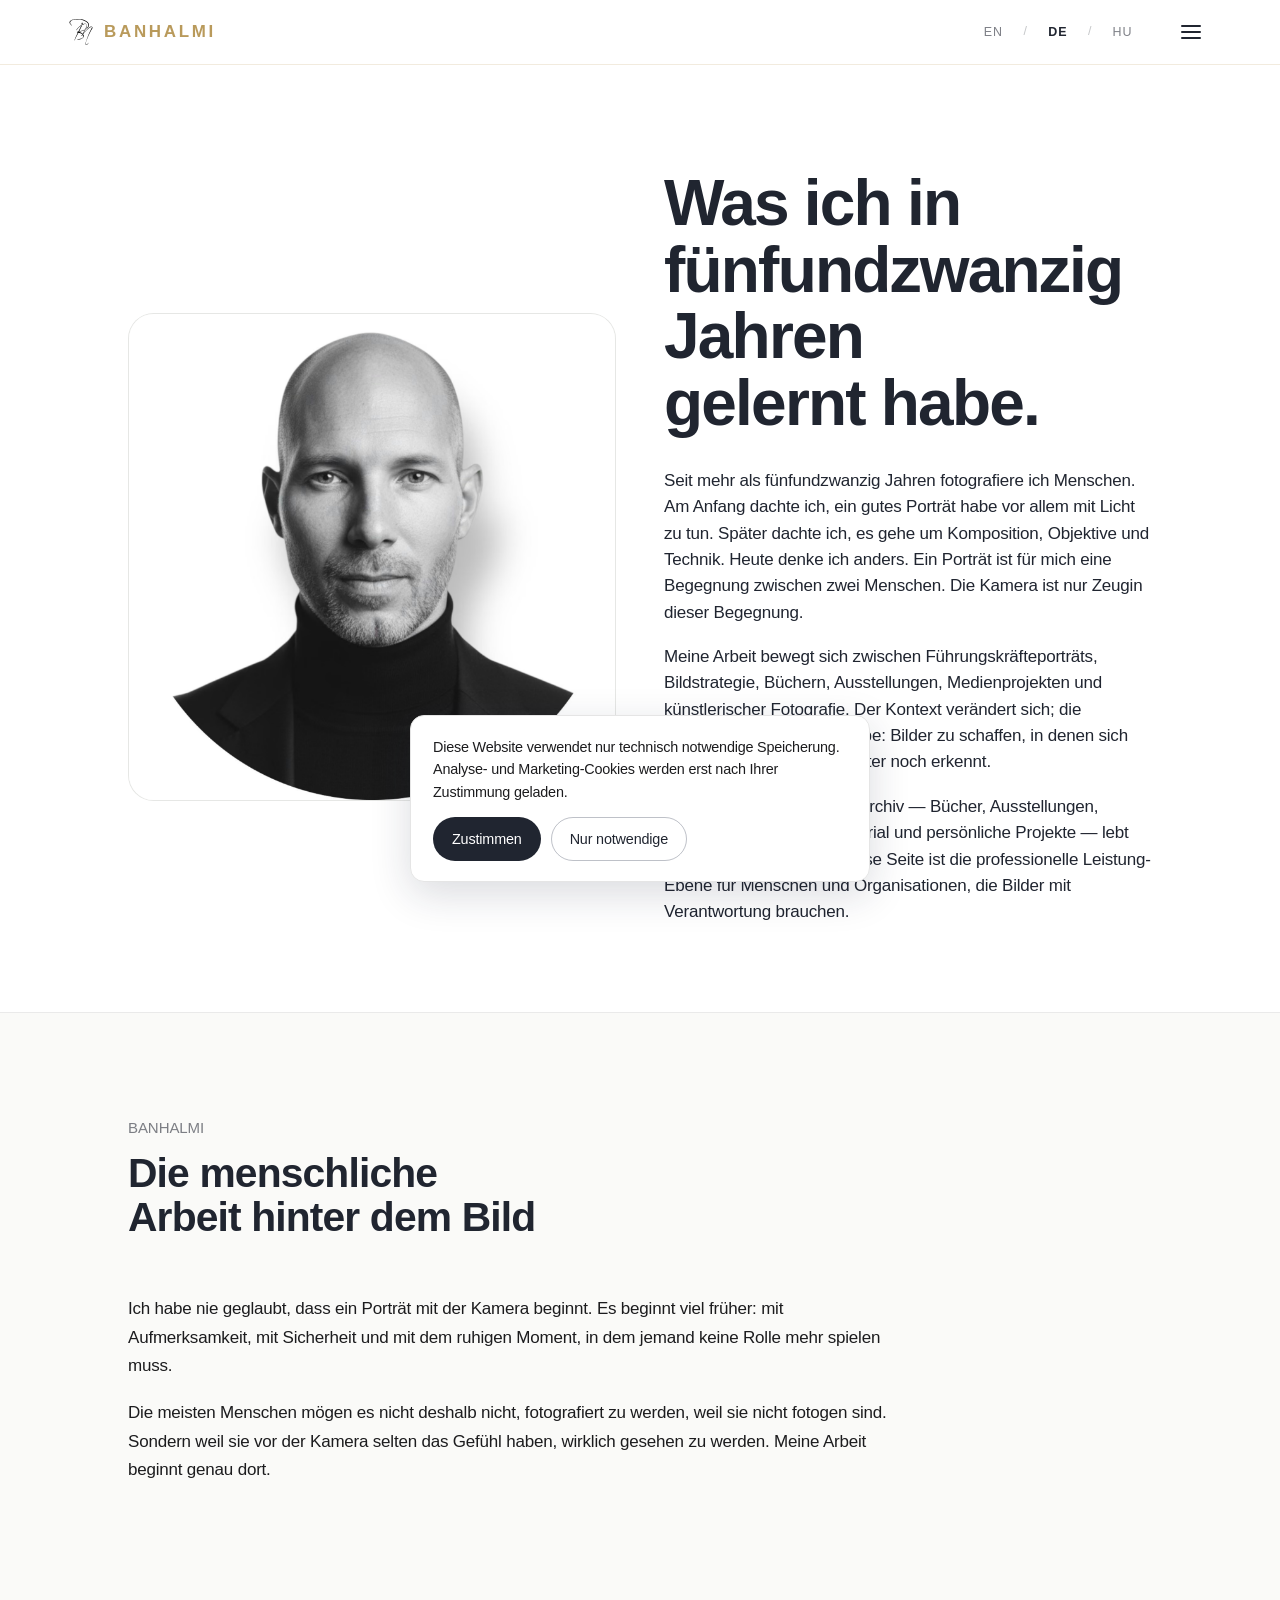
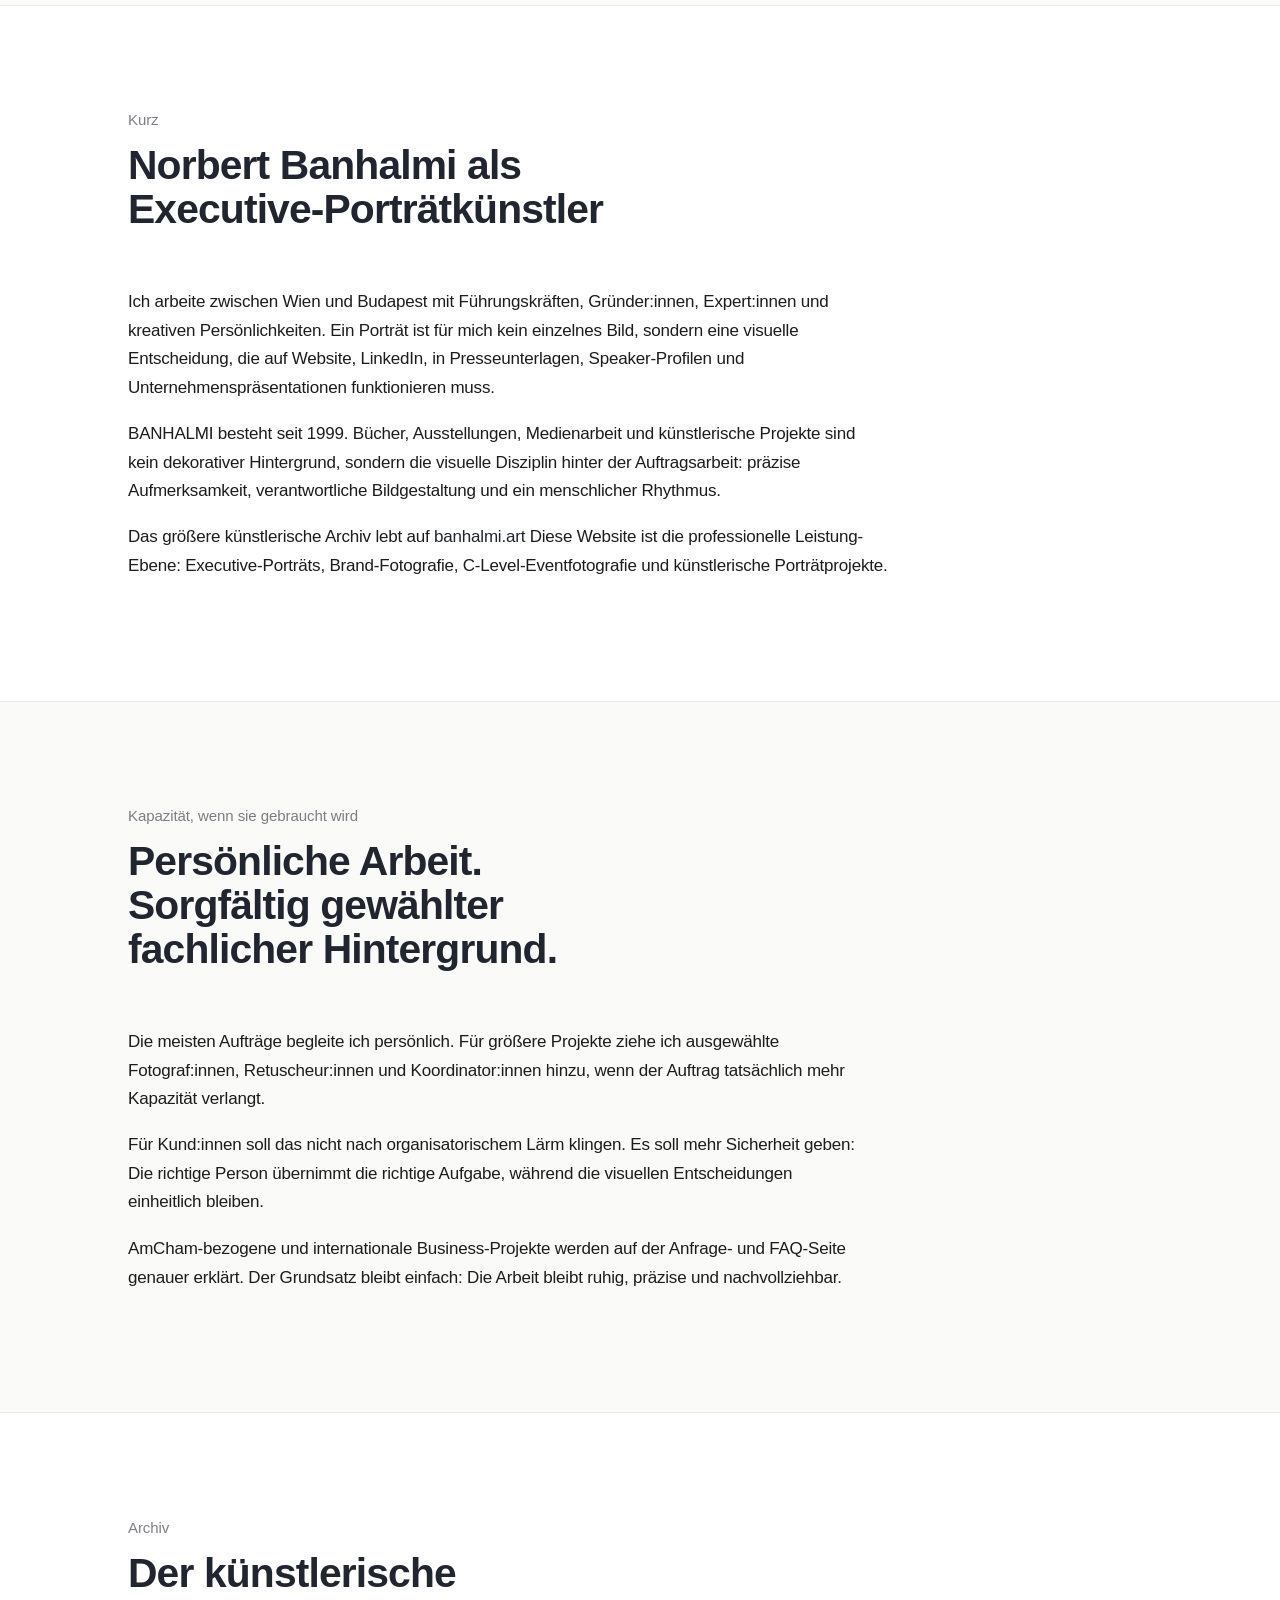
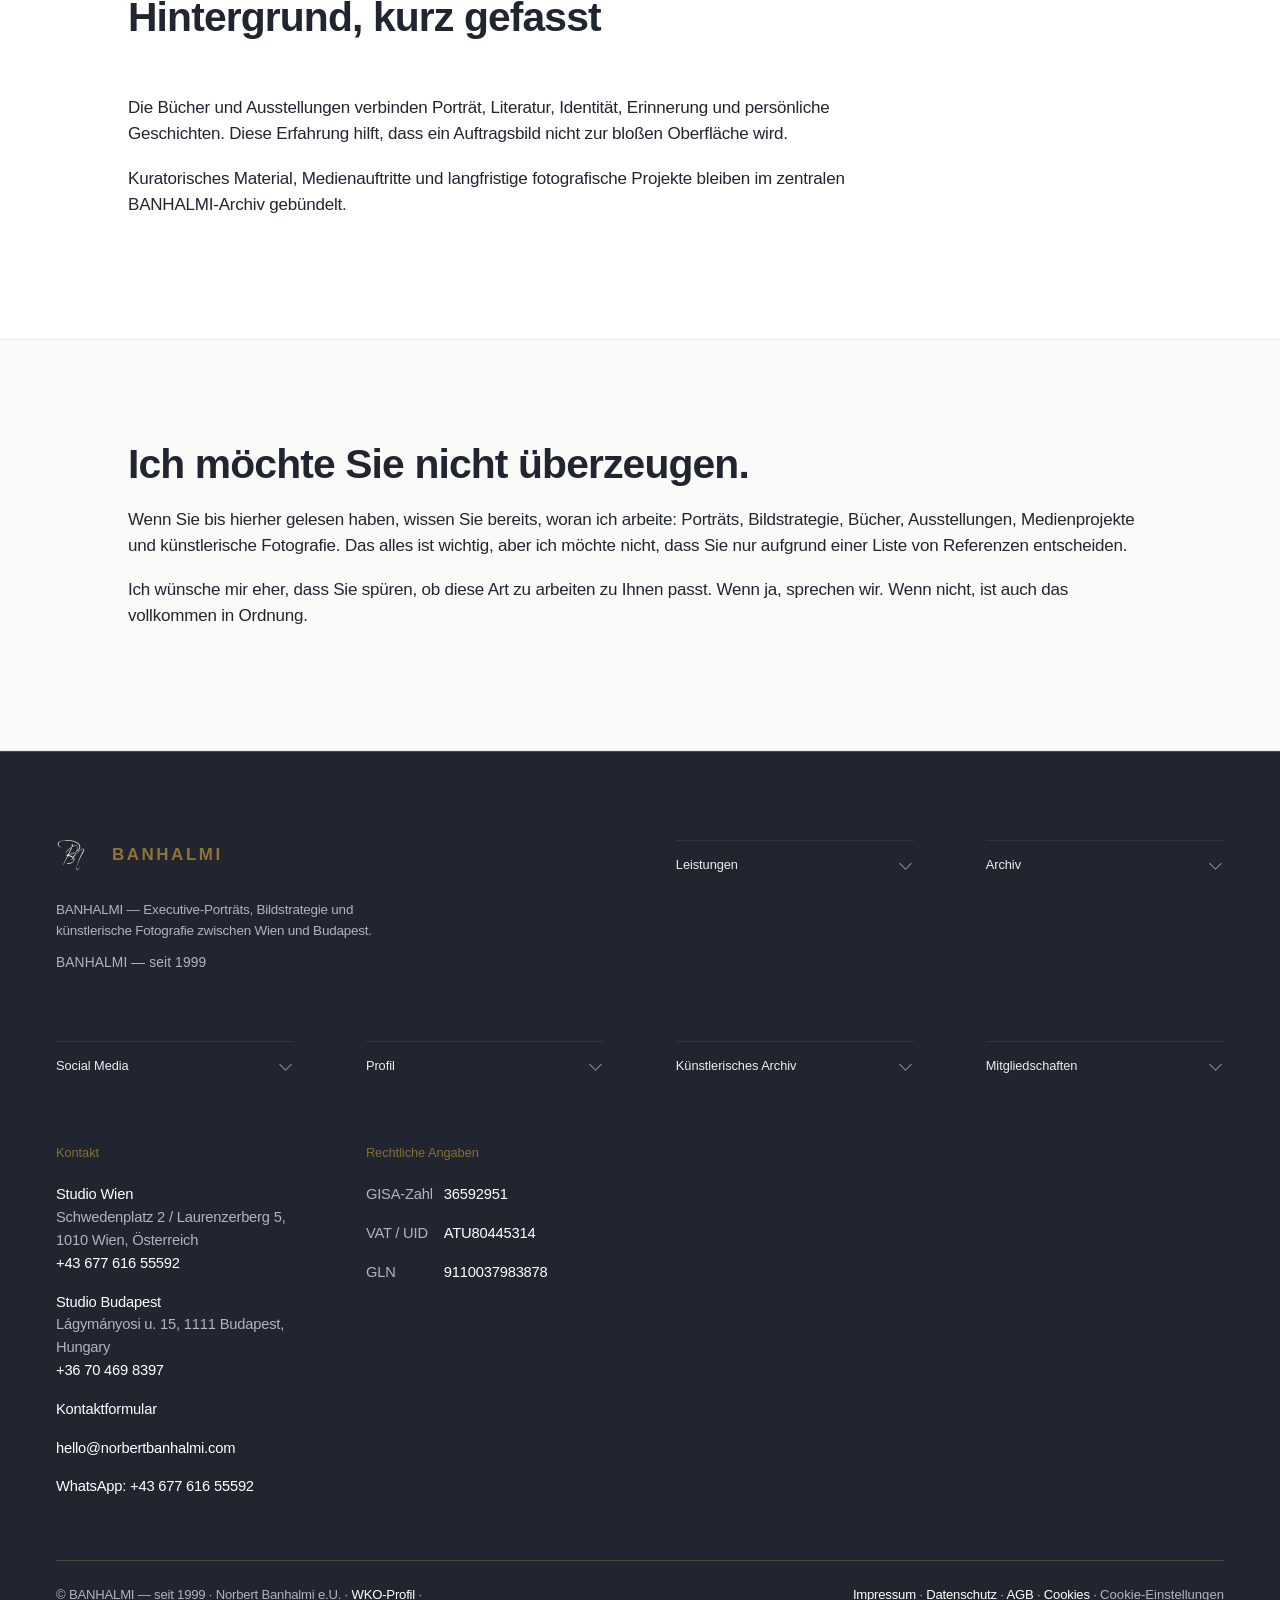
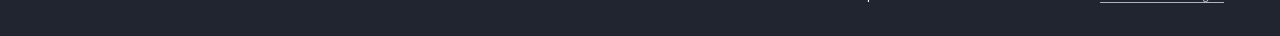
==== commit 745d81bd: "Add files via upload" ====
--- a/about/index.html
+++ b/about/index.html
@@ -1086,7 +1086,7 @@
 <a class="brand" href="/"><img alt="" aria-hidden="true" class="brand-logo" decoding="async" height="26" loading="lazy" src="../assets/img/brand/banhalmi-logo-black-transparent.svg" width="26"/><span class="brand-word">BANHALMI</span></a>
 <ul class="nav-links">
 <li><a href="/about/">Über mich</a></li>
-<li><a href="/galerie/">Galerie</a></li>
+<li><a href="https://www.banhalmi.art/?lang=de#gallery" rel="me">Galerie</a></li>
 <li><a href="/portrait/">Executive-Porträt</a></li>
 <li><a href="/lifestyle/">Brand-Fotografie</a></li>
 <li><a href="/event-photography/">C-Level Events</a></li>
@@ -1102,16 +1102,14 @@
 </nav>
 </div>
 </header>
-<main id="main"><section class="hero"><div class="wrap"><div class="split"><div>
-<h1>Was ich in fünfundzwanzig Jahren gelernt habe.</h1>
-<figure class="editorial-image reveal"><picture><source srcset="../assets/img/curated/official-wikimedia-portrait.avif" type="image/avif"/><source srcset="../assets/img/curated/official-wikimedia-portrait.webp" type="image/webp"/><img alt="Offizielles Porträt von Norbert Banhalmi. Auf der Seite about verwendet." decoding="async" fetchpriority="high" height="1540" loading="eager" src="../assets/img/curated/official-wikimedia-portrait.webp" title="Offizielles Porträt von Norbert Banhalmi. Auf der Seite about verwendet." width="1540"/></picture></figure></div></div><p>Seit mehr als fünfundzwanzig Jahren fotografiere ich Menschen. Am Anfang dachte ich, ein gutes Porträt habe vor allem mit Licht zu tun. Später dachte ich, es gehe um Komposition, Objektive und Technik. Heute denke ich anders. Ein Porträt ist für mich eine Begegnung zwischen zwei Menschen. Die Kamera ist nur Zeugin dieser Begegnung.</p><p>Meine Arbeit bewegt sich zwischen Führungskräfteporträts, Bildstrategie, Büchern, Ausstellungen, Medienprojekten und künstlerischer Fotografie. Der Kontext verändert sich; die Verantwortung bleibt dieselbe: Bilder zu schaffen, in denen sich ein Mensch auch Jahre später noch erkennt.</p><p>Das längere künstlerische Archiv — Bücher, Ausstellungen, Medien, kuratorisches Material und persönliche Projekte — lebt auf banhalmi.art weiter. Diese Seite ist die professionelle Leistung-Ebene für Menschen und Organisationen, die Bilder mit Verantwortung brauchen.</p></div></section><section class="banhalmi-human-manifesto section-band"><div class="wrap"><div class="section-head reveal"><span class="eyebrow">BANHALMI</span><h2>Die menschliche Arbeit hinter dem Bild</h2></div><div class="prose reveal structural-prose"><p>Ich habe nie geglaubt, dass ein Porträt mit der Kamera beginnt. Es beginnt viel früher: mit Aufmerksamkeit, mit Sicherheit und mit dem ruhigen Moment, in dem jemand keine Rolle mehr spielen muss.</p><p>Die meisten Menschen mögen es nicht deshalb nicht, fotografiert zu werden, weil sie nicht fotogen sind. Sondern weil sie vor der Kamera selten das Gefühl haben, wirklich gesehen zu werden. Meine Arbeit beginnt genau dort.</p></div></div></section><section class="section editorial-about-expanded" id="banhalmi-editorial-about"><div class="wrap"><div class="section-head reveal"><span class="eyebrow">Kurz</span><h2>Norbert Banhalmi als Executive-Porträtkünstler</h2></div><div class="prose reveal structural-prose"><p>Ich arbeite zwischen Wien und Budapest mit Führungskräften, Gründer:innen, Expert:innen und kreativen Persönlichkeiten. Ein Porträt ist für mich kein einzelnes Bild, sondern eine visuelle Entscheidung, die auf Website, LinkedIn, in Presseunterlagen, Speaker-Profilen und Unternehmenspräsentationen funktionieren muss.</p><p>BANHALMI besteht seit 1999. Bücher, Ausstellungen, Medienarbeit und künstlerische Projekte sind kein dekorativer Hintergrund, sondern die visuelle Disziplin hinter der Auftragsarbeit: präzise Aufmerksamkeit, verantwortliche Bildgestaltung und ein menschlicher Rhythmus.</p><p>Das größere künstlerische Archiv lebt auf <a href="https://www.banhalmi.art/?lang=de" rel="me">banhalmi.art</a> Diese Website ist die professionelle Leistung-Ebene: Executive-Porträts, Brand-Fotografie, C-Level-Eventfotografie und künstlerische Porträtprojekte.</p></div></div></section><section class="section section-band professional-network" id="professional-network"><div class="wrap"><div class="section-head reveal"><span class="eyebrow">Kapazität, wenn sie gebraucht wird</span><h2>Persönliche Arbeit. Sorgfältig gewählter fachlicher Hintergrund.</h2></div><div class="prose reveal"><p>Die meisten Aufträge begleite ich persönlich. Für größere Projekte ziehe ich ausgewählte Fotograf:innen, Retuscheur:innen und Koordinator:innen hinzu, wenn der Auftrag tatsächlich mehr Kapazität verlangt.</p><p>Für Kund:innen soll das nicht nach organisatorischem Lärm klingen. Es soll mehr Sicherheit geben: Die richtige Person übernimmt die richtige Aufgabe, während die visuellen Entscheidungen einheitlich bleiben.</p><p>AmCham-bezogene und internationale Business-Projekte werden auf der Anfrage- und FAQ-Seite genauer erklärt. Der Grundsatz bleibt einfach: Die Arbeit bleibt ruhig, präzise und nachvollziehbar.</p></div></div></section><section class="section heritage-block"><div class="wrap"><div class="section-head reveal"><span class="eyebrow">Archiv</span><h2>Der künstlerische Hintergrund, kurz gefasst</h2></div><div class="prose reveal"><p>Die Bücher und Ausstellungen verbinden Porträt, Literatur, Identität, Erinnerung und persönliche Geschichten. Diese Erfahrung hilft, dass ein Auftragsbild nicht zur bloßen Oberfläche wird.</p><p>Kuratorisches Material, Medienauftritte und langfristige fotografische Projekte bleiben im zentralen BANHALMI-Archiv gebündelt.</p></div></div></section><section class="section-band editorial-silence-block"><div class="wrap"><h2>Ich möchte Sie nicht überzeugen.</h2><p>Wenn Sie bis hierher gelesen haben, wissen Sie bereits, woran ich arbeite: Porträts, Bildstrategie, Bücher, Ausstellungen, Medienprojekte und künstlerische Fotografie. Das alles ist wichtig, aber ich möchte nicht, dass Sie nur aufgrund einer Liste von Referenzen entscheiden.</p><p>Ich wünsche mir eher, dass Sie spüren, ob diese Art zu arbeiten zu Ihnen passt. Wenn ja, sprechen wir. Wenn nicht, ist auch das vollkommen in Ordnung.</p></div></section></main>
+<main id="main"><section class="hero"><div class="wrap"><div class="split about-portrait-split"><div class="about-portrait-media reveal"><figure class="editorial-image reveal"><picture><source srcset="../assets/img/curated/official-wikimedia-portrait.avif" type="image/avif"/><source srcset="../assets/img/curated/official-wikimedia-portrait.webp" type="image/webp"/><img alt="Offizielles Porträt von Norbert Banhalmi. Auf der Seite about verwendet." decoding="async" fetchpriority="high" height="1540" loading="eager" src="../assets/img/curated/official-wikimedia-portrait.webp" title="Offizielles Porträt von Norbert Banhalmi. Auf der Seite about verwendet." width="1540"/></picture></figure></div><div class="about-portrait-copy reveal"><h1>Was ich in fünfundzwanzig Jahren gelernt habe.</h1><p>Seit mehr als fünfundzwanzig Jahren fotografiere ich Menschen. Am Anfang dachte ich, ein gutes Porträt habe vor allem mit Licht zu tun. Später dachte ich, es gehe um Komposition, Objektive und Technik. Heute denke ich anders. Ein Porträt ist für mich eine Begegnung zwischen zwei Menschen. Die Kamera ist nur Zeugin dieser Begegnung.</p><p>Meine Arbeit bewegt sich zwischen Führungskräfteporträts, Bildstrategie, Büchern, Ausstellungen, Medienprojekten und künstlerischer Fotografie. Der Kontext verändert sich; die Verantwortung bleibt dieselbe: Bilder zu schaffen, in denen sich ein Mensch auch Jahre später noch erkennt.</p><p>Das längere künstlerische Archiv — Bücher, Ausstellungen, Medien, kuratorisches Material und persönliche Projekte — lebt auf banhalmi.art weiter. Diese Seite ist die professionelle Leistung-Ebene für Menschen und Organisationen, die Bilder mit Verantwortung brauchen.</p></div></div></div></section><section class="banhalmi-human-manifesto section-band"><div class="wrap"><div class="section-head reveal"><span class="eyebrow">BANHALMI</span><h2>Die menschliche Arbeit hinter dem Bild</h2></div><div class="prose reveal structural-prose"><p>Ich habe nie geglaubt, dass ein Porträt mit der Kamera beginnt. Es beginnt viel früher: mit Aufmerksamkeit, mit Sicherheit und mit dem ruhigen Moment, in dem jemand keine Rolle mehr spielen muss.</p><p>Die meisten Menschen mögen es nicht deshalb nicht, fotografiert zu werden, weil sie nicht fotogen sind. Sondern weil sie vor der Kamera selten das Gefühl haben, wirklich gesehen zu werden. Meine Arbeit beginnt genau dort.</p></div></div></section><section class="section editorial-about-expanded" id="banhalmi-editorial-about"><div class="wrap"><div class="section-head reveal"><span class="eyebrow">Kurz</span><h2>Norbert Banhalmi als Executive-Porträtkünstler</h2></div><div class="prose reveal structural-prose"><p>Ich arbeite zwischen Wien und Budapest mit Führungskräften, Gründer:innen, Expert:innen und kreativen Persönlichkeiten. Ein Porträt ist für mich kein einzelnes Bild, sondern eine visuelle Entscheidung, die auf Website, LinkedIn, in Presseunterlagen, Speaker-Profilen und Unternehmenspräsentationen funktionieren muss.</p><p>BANHALMI besteht seit 1999. Bücher, Ausstellungen, Medienarbeit und künstlerische Projekte sind kein dekorativer Hintergrund, sondern die visuelle Disziplin hinter der Auftragsarbeit: präzise Aufmerksamkeit, verantwortliche Bildgestaltung und ein menschlicher Rhythmus.</p><p>Das größere künstlerische Archiv lebt auf <a href="https://www.banhalmi.art/?lang=de" rel="me">banhalmi.art</a> Diese Website ist die professionelle Leistung-Ebene: Executive-Porträts, Brand-Fotografie, C-Level-Eventfotografie und künstlerische Porträtprojekte.</p></div></div></section><section class="section section-band professional-network" id="professional-network"><div class="wrap"><div class="section-head reveal"><span class="eyebrow">Kapazität, wenn sie gebraucht wird</span><h2>Persönliche Arbeit. Sorgfältig gewählter fachlicher Hintergrund.</h2></div><div class="prose reveal"><p>Die meisten Aufträge begleite ich persönlich. Für größere Projekte ziehe ich ausgewählte Fotograf:innen, Retuscheur:innen und Koordinator:innen hinzu, wenn der Auftrag tatsächlich mehr Kapazität verlangt.</p><p>Für Kund:innen soll das nicht nach organisatorischem Lärm klingen. Es soll mehr Sicherheit geben: Die richtige Person übernimmt die richtige Aufgabe, während die visuellen Entscheidungen einheitlich bleiben.</p><p>AmCham-bezogene und internationale Business-Projekte werden auf der Anfrage- und FAQ-Seite genauer erklärt. Der Grundsatz bleibt einfach: Die Arbeit bleibt ruhig, präzise und nachvollziehbar.</p></div></div></section><section class="section heritage-block"><div class="wrap"><div class="section-head reveal"><span class="eyebrow">Archiv</span><h2>Der künstlerische Hintergrund, kurz gefasst</h2></div><div class="prose reveal"><p>Die Bücher und Ausstellungen verbinden Porträt, Literatur, Identität, Erinnerung und persönliche Geschichten. Diese Erfahrung hilft, dass ein Auftragsbild nicht zur bloßen Oberfläche wird.</p><p>Kuratorisches Material, Medienauftritte und langfristige fotografische Projekte bleiben im zentralen BANHALMI-Archiv gebündelt.</p></div></div></section><section class="section-band editorial-silence-block"><div class="wrap"><h2>Ich möchte Sie nicht überzeugen.</h2><p>Wenn Sie bis hierher gelesen haben, wissen Sie bereits, woran ich arbeite: Porträts, Bildstrategie, Bücher, Ausstellungen, Medienprojekte und künstlerische Fotografie. Das alles ist wichtig, aber ich möchte nicht, dass Sie nur aufgrund einer Liste von Referenzen entscheiden.</p><p>Ich wünsche mir eher, dass Sie spüren, ob diese Art zu arbeiten zu Ihnen passt. Wenn ja, sprechen wir. Wenn nicht, ist auch das vollkommen in Ordnung.</p></div></section></main>
 <footer class="site-footer">
 <div class="wrap">
 <div class="footer-grid">
 <div class="footer-brand-col">
 <a class="brand" href="/"><img alt="" aria-hidden="true" class="brand-logo" decoding="async" height="26" loading="lazy" src="../assets/img/brand/banhalmi-logo-black-transparent.svg" width="26"/><span class="brand-word">BANHALMI</span></a>
 <p class="footer-entity">BANHALMI — Executive-Porträts, Bildstrategie und künstlerische Fotografie zwischen Wien und Budapest. <span class="footer-since">BANHALMI — seit 1999</span></p>
-</div><details class="footer-accordion"><summary>Leistungen</summary><ul><li><a href="/portrait/">Executive-Porträts</a></li><li><a href="/lifestyle/">Brand-Fotografie</a></li><li><a href="/event-photography/">C-Level-Eventfotografie</a></li><li><a href="/glamour/">Fine-Art-Fotografie</a></li><li><a href="/requestaquote/">Anfrage</a></li></ul></details><details class="footer-accordion"><summary>Archiv</summary><ul><li><a href="/galerie/">Galerie</a></li><li><a href="https://www.banhalmi.art/?lang=de">banhalmi.art</a></li><li><a href="https://www.banhalmi.art/konyveim?lang=de">Books</a></li><li><a href="https://www.banhalmi.art/fotokiallitasok?lang=de">Exhibitions</a></li><li><a href="https://www.banhalmi.art/mediamegjelenesek?lang=de">Media</a></li><li><a href="https://www.banhalmi.art/curators?lang=de">Curators</a></li><li><a href="https://www.vipach.at/">VIPACH</a></li></ul></details><details class="footer-accordion"><summary>Social Media</summary><ul><li><a href="https://www.linkedin.com/in/norbertbanhalmi/">LinkedIn</a></li><li><a href="https://www.facebook.com/banhalmi.norbert">Facebook</a></li><li><a href="https://www.instagram.com/norbert.banhalmi/">Instagram</a></li><li><a href="https://hu.pinterest.com/norbertbanhalmi/">Pinterest</a></li><li><a href="https://www.youtube.com/playlist?list=PLwsdxt-KFeDgsRO_a_fSUTJ3RZvivWRgr">YouTube</a></li><li><a href="https://www.flickr.com/photos/vipach/albums">Flickr / VIPACH</a></li><li><a href="https://hu.wikipedia.org/wiki/B%C3%A1nhalmi_Norbert">Wikipedia</a></li><li><a href="https://www.wikidata.org/wiki/Q56391118">Wikidata</a></li><li><a href="https://commons.wikimedia.org/wiki/File:Norbert-Banhalmi-self-portrait.jpg">Wikimedia Commons</a></li></ul></details>
+</div><details class="footer-accordion"><summary>Leistungen</summary><ul><li><a href="/portrait/">Executive-Porträts</a></li><li><a href="/lifestyle/">Brand-Fotografie</a></li><li><a href="/event-photography/">C-Level-Eventfotografie</a></li><li><a href="/glamour/">Fine-Art-Fotografie</a></li><li><a href="/requestaquote/">Anfrage</a></li></ul></details><details class="footer-accordion"><summary>Archiv</summary><ul><li><a href="https://www.banhalmi.art/?lang=de#gallery" rel="me">Galerie</a></li><li><a href="https://www.banhalmi.art/?lang=de">banhalmi.art</a></li><li><a href="https://www.banhalmi.art/konyveim?lang=de">Books</a></li><li><a href="https://www.banhalmi.art/fotokiallitasok?lang=de">Exhibitions</a></li><li><a href="https://www.banhalmi.art/mediamegjelenesek?lang=de">Media</a></li><li><a href="https://www.banhalmi.art/curators?lang=de">Curators</a></li><li><a href="https://www.vipach.at/">VIPACH</a></li></ul></details><details class="footer-accordion"><summary>Social Media</summary><ul><li><a href="https://www.linkedin.com/in/norbertbanhalmi/">LinkedIn</a></li><li><a href="https://www.facebook.com/banhalmi.norbert">Facebook</a></li><li><a href="https://www.instagram.com/norbert.banhalmi/">Instagram</a></li><li><a href="https://hu.pinterest.com/norbertbanhalmi/">Pinterest</a></li><li><a href="https://www.youtube.com/playlist?list=PLwsdxt-KFeDgsRO_a_fSUTJ3RZvivWRgr">YouTube</a></li><li><a href="https://www.flickr.com/photos/vipach/albums">Flickr / VIPACH</a></li><li><a href="https://hu.wikipedia.org/wiki/B%C3%A1nhalmi_Norbert">Wikipedia</a></li><li><a href="https://www.wikidata.org/wiki/Q56391118">Wikidata</a></li><li><a href="https://commons.wikimedia.org/wiki/File:Norbert-Banhalmi-self-portrait.jpg">Wikimedia Commons</a></li></ul></details>
 <details class="footer-accordion"><summary>Profil</summary><ul><li><a href="/about/">Über Norbert Banhalmi</a></li><li><a href="https://www.banhalmi.art/mediamegjelenesek?lang=de">Medien &amp; Publikationen</a></li><li><a href="https://www.banhalmi.art/fotokiallitasok?lang=de">Bücher &amp; Ausstellungen</a></li></ul></details>
 <details class="footer-accordion" data-ecosystem-footer="banhalmi-art"><summary>Künstlerisches Archiv</summary><ul><li><a href="https://www.banhalmi.art/?lang=de" rel="me">banhalmi.art</a><br/><span>Zeitgenössische Fotokunst, Bücher, Ausstellungen und visuelle Forschung.</span></li><li><a href="https://www.vipach.at/" rel="me">VIPACH</a><br/><span>Kreative Community, Bildung und visuelle Kultur in Wien.</span></li></ul></details>
 <details class="footer-accordion"><summary>Mitgliedschaften</summary><ul><li><a href="https://firmen.wko.at/norbert-banhalmi-executive-portr%C3%A4t-und-visuelle-positionieru/wien/?firmaid=12bd142c-5fcf-4457-9a90-47fbff162b40&amp;standortid=1&amp;standortname=wien%20%28bundesland%29&amp;suchbegriff=norbert%20banhalmi%20executive%20portr%C3%A4t%20und%20visuelle%20positionieru" rel="me">WKO</a></li><li><a href="https://amcham.at/yearbook-2026/#members" rel="me">AmCham Austria</a></li><li><a href="https://www.milcclub.com/ambassadors" rel="me">OM SYSTEM Ambassador</a></li><li><a href="https://www.mfvsz.com/" rel="me">Weltverband Ungarischer Fotokünstler</a></li><li><a href="https://www.wko.at/oe/gewerbe-handwerk/berufsfotografie/start" rel="me">Berufsfotografie Österreich / WKO</a></li></ul></details>
--- a/assets/css/style.css
+++ b/assets/css/style.css
@@ -1303,3 +1303,83 @@
 .quote-pdf-button:hover{transform:translateY(-1px);border-color:rgba(0,0,0,.28);box-shadow:0 12px 28px rgba(0,0,0,.08)}
 .quote-pdf-button:focus-visible{outline:3px solid rgba(180,141,74,.35);outline-offset:3px}
 @media(max-width:640px){.quote-actions{width:100%}.quote-pdf-button{width:100%;min-height:44px}}
+
+/* Jony Ive design refinement — homepage as the design standard
+   Goal: fewer loud cues, more white space, quieter hierarchy, consistent image/button rhythm. */
+:root{
+  --jony-air:clamp(68px,8vw,128px);
+  --jony-air-tight:clamp(44px,5.4vw,86px);
+  --jony-gap:clamp(20px,2.8vw,38px);
+  --jony-radius:clamp(18px,2vw,28px);
+}
+section{padding:var(--jony-air) 0;}
+.section-band{background:#FAFAF8;border-top:1px solid rgba(32,37,48,.07);border-bottom:1px solid rgba(32,37,48,.07);}
+.hero:not(.hero-image-first){padding:clamp(78px,8.2vw,132px) 0 var(--jony-air-tight);}
+.hero .lead,.section-head,.prose{max-width:760px;}
+.eyebrow,.section-head .eyebrow,.hero .eyebrow{
+  text-transform:none!important;
+  letter-spacing:-.006em!important;
+  font-size:.94rem!important;
+  color:rgba(32,37,48,.58)!important;
+  font-weight:500!important;
+}
+.quote-summary-card dt,.footer-since{ text-transform:none!important; letter-spacing:.01em!important; }
+h1{max-width:18ch;}
+h2{max-width:20ch;}
+.section-head{margin-bottom:clamp(32px,4.4vw,58px);}
+.hero-actions,.service-actions,.quote-actions{display:flex;flex-wrap:wrap;align-items:center;gap:clamp(10px,1.2vw,16px);margin-top:clamp(24px,3vw,36px);}
+.hero-actions .btn,.service-actions .btn,.hero-actions .btn-link,.service-actions .btn-link{margin:0!important;}
+.btn{padding:11px 22px;font-weight:500;letter-spacing:-.012em;}
+.btn + .btn,.btn + .btn-link,.btn-link + .btn{margin-left:0;}
+.service-hero-image{margin-top:clamp(38px,5.6vw,76px);}
+.service-hero-image img{border-radius:var(--jony-radius);max-height:72vh;object-fit:cover;}
+.editorial-hero,.editorial-image,.pf-item,.collage-gallery .editorial-image{border-radius:var(--jony-radius);border-color:rgba(32,37,48,.08);}
+.gallery,.cards,.steps{gap:var(--jony-gap);}
+.collage-gallery{margin-top:clamp(36px,5vw,70px);column-gap:var(--jony-gap);}
+.collage-gallery .editorial-image{margin-bottom:var(--jony-gap);}
+.card,.quote-step,.quote-summary-card,.amcham-benefit-box,.project-summary{border-radius:22px;border-color:rgba(32,37,48,.10);box-shadow:none;}
+.card:hover{box-shadow:none;transform:none;}
+.nav-links a{font-size:clamp(1.08rem,1.75vw,1.62rem);letter-spacing:-.026em;}
+.nav-cta::before{content:'→';}
+.site-footer .footer-grid > div:not(.footer-brand-col) ul:not(.footer-contact-list):not(.footer-legal-list) li > a::before,
+.site-footer .footer-grid > details.footer-accordion ul li > a::before{content:'·';color:#CBA968;}
+.jony-gallery-hero{padding-bottom:clamp(34px,5vw,74px);}
+.jony-gallery-intro{padding-top:0;}
+.jony-gallery-grid{column-count:3;column-gap:clamp(18px,2.4vw,34px);margin-top:clamp(28px,4vw,56px);}
+.jony-gallery-grid figure{break-inside:avoid;margin:0 0 clamp(18px,2.4vw,34px);border-radius:var(--jony-radius);overflow:hidden;background:#f6f6f4;border:1px solid rgba(32,37,48,.08);}
+.jony-gallery-grid img{width:100%;height:auto;display:block;background:#f6f6f4;}
+.jony-gallery-grid figcaption{font-size:.82rem;line-height:1.45;color:rgba(32,37,48,.55);padding:12px 14px 14px;}
+.jony-gallery-section{padding-top:var(--jony-air-tight);}
+.jony-gallery-section .section-head{margin-bottom:0;}
+.jony-gallery-section .lead{font-size:clamp(1.05rem,1.4vw,1.34rem);}
+@media(max-width:920px){.jony-gallery-grid{column-count:2}.nav-links a{font-size:clamp(1.06rem,4vw,1.42rem)}}
+@media(max-width:620px){section{padding:56px 0}.hero:not(.hero-image-first){padding:64px 0 44px}.jony-gallery-grid{column-count:1}.service-hero-image{margin-top:30px}.hero-actions,.service-actions{width:100%;}.hero-actions .btn,.service-actions .btn{width:100%;text-align:center;}.btn-link{min-height:44px;align-items:center;}}
+
+/* Jony Ive portrait archive expansion — quiet large-image rhythm */
+.portrait-archive-item{background:#f6f2eb;}
+.collage-gallery .portrait-archive-item img{transform:translateZ(0);}
+@media (min-width:1200px){.collage-gallery{column-count:4;}.service-hero + .section .collage-gallery{column-count:3;}}
+@media (max-width:480px){.collage-gallery .portrait-archive-item{border-radius:18px;}}
+
+
+/* Premium refinement 2026-07-01 — Jony Ive pass after portrait archive expansion
+   Principle: curated silence, not volume. Homepage rhythm is the standard. */
+h1,h2{max-width:none;}
+.hero h1{max-width:19ch;}
+.section-head h2{max-width:23ch;}
+.lead:empty{display:none!important;margin:0!important;padding:0!important;}
+.section-head .lead{margin-top:clamp(14px,1.8vw,24px);}
+.service-hero-image{margin-top:clamp(46px,6.2vw,84px);}
+.service-hero-image + .service-actions,.editorial-image + .service-actions{margin-top:clamp(22px,2.8vw,34px);}
+.btn{min-height:44px;display:inline-flex;align-items:center;justify-content:center;}
+.nav-links a{font-size:clamp(1.02rem,1.28vw,1.34rem);line-height:1.18;letter-spacing:-.021em;}
+@media(max-width:920px){.nav-links a{font-size:clamp(1.08rem,4.8vw,1.5rem);}}
+@media(min-width:1180px){.nav-links a{font-size:clamp(1.02rem,1.28vw,1.34rem);padding:clamp(13px,1.28vw,18px) 0;}}
+.jony-gallery-grid{column-gap:clamp(22px,2.8vw,40px);margin-top:clamp(34px,4.6vw,64px);}
+.jony-gallery-grid figure{margin-bottom:clamp(22px,2.8vw,40px);background:#f8f7f4;}
+.jony-gallery-grid figcaption{font-size:.84rem;line-height:1.55;color:rgba(32,37,48,.62);padding:14px 16px 16px;}
+.premium-curated-item img{filter:saturate(.96) contrast(1.01);}
+.portrait-archive-item{background:#f8f6f1;}
+@media(min-width:1200px){.collage-gallery{column-count:3;}.jony-gallery-grid{column-count:3;}}
+@media(min-width:1480px){.jony-gallery-grid{column-count:3;}}
+@media(max-width:640px){.hero h1,.section-head h2{max-width:100%;}.jony-gallery-grid{margin-top:30px;}.jony-gallery-grid figcaption{font-size:.82rem;}}
